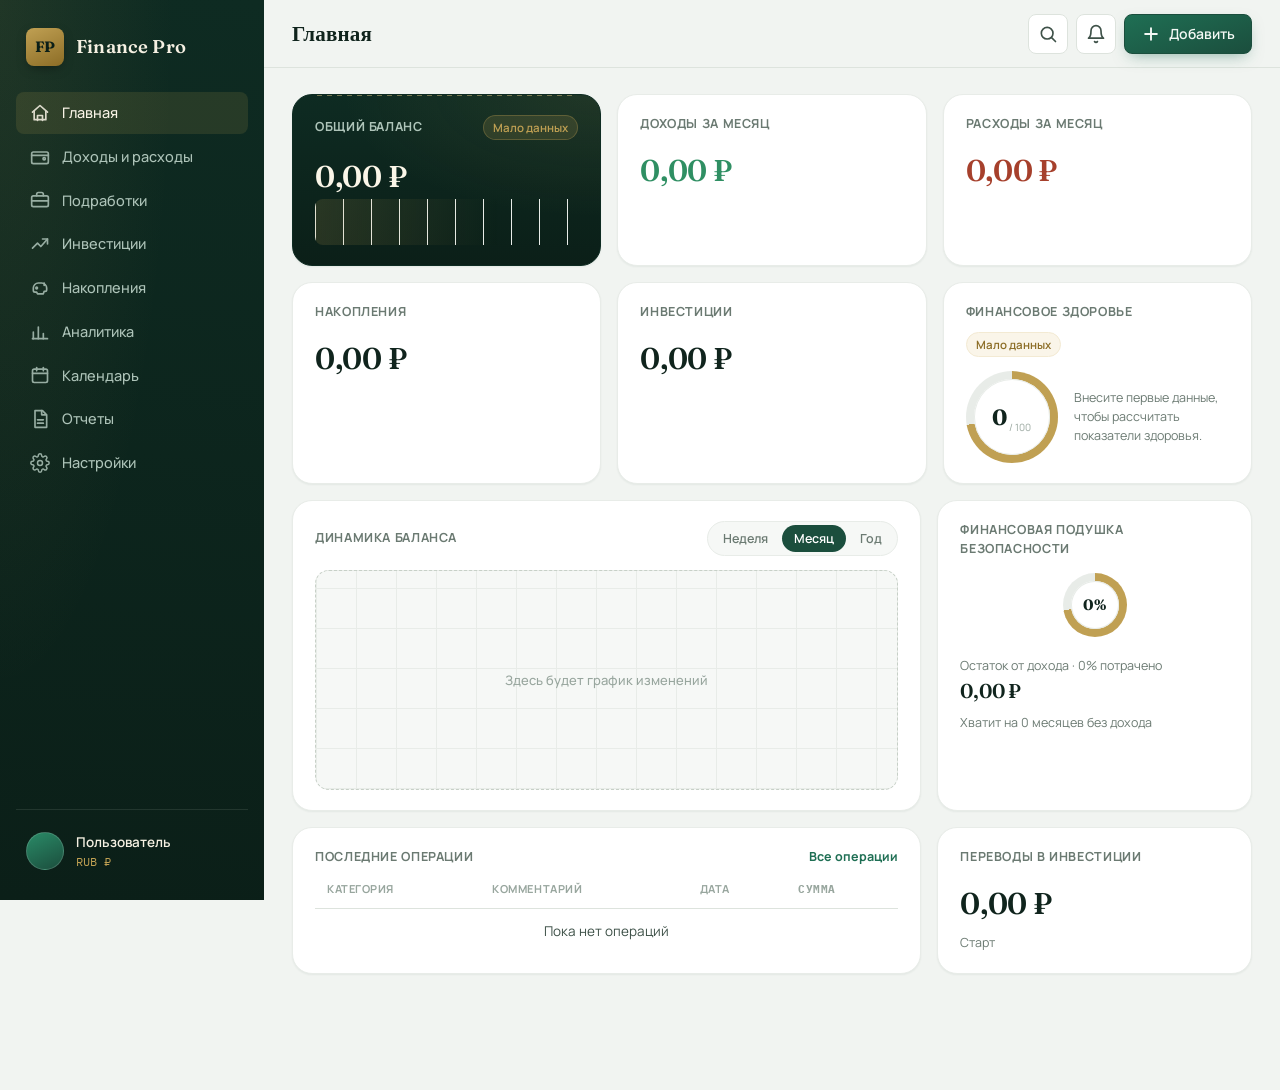
==== index.html @ f7462f19 "Rename index.html.txt to index.html" ====
<!DOCTYPE html>
<html lang="ru">
<head>
  <meta charset="UTF-8">
  <meta name="viewport" content="width=device-width, initial-scale=1.0, viewport-fit=cover">
  <title>Finance Pro 2.0</title>

  <!-- Telegram Mini App SDK -->
  <script src="https://telegram.org/js/telegram-web-app.js"></script>

  <!-- Стили (будут добавлены на следующем этапе) -->
  <link rel="stylesheet" href="style.css">
</head>
<body>

  <div class="app" id="app">

    <!-- ===================== СБОКОВОЕ МЕНЮ (DESKTOP) ===================== -->
    <aside class="sidebar" id="sidebar">
      <div class="sidebar__logo">
        <span class="sidebar__logo-icon">FP</span>
        <span class="sidebar__logo-text">Finance Pro</span>
      </div>

      <nav class="sidebar__nav" id="sidebarNav">
        <a href="#dashboard" class="nav-item active" data-page="dashboard">
          <span class="nav-item__icon" data-icon="home"></span>
          <span class="nav-item__text">Главная</span>
        </a>
        <a href="#transactions" class="nav-item" data-page="transactions">
          <span class="nav-item__icon" data-icon="wallet"></span>
          <span class="nav-item__text">Доходы и расходы</span>
        </a>
        <a href="#sidejobs" class="nav-item" data-page="sidejobs">
          <span class="nav-item__icon" data-icon="briefcase"></span>
          <span class="nav-item__text">Подработки</span>
        </a>
        <a href="#investments" class="nav-item" data-page="investments">
          <span class="nav-item__icon" data-icon="trending-up"></span>
          <span class="nav-item__text">Инвестиции</span>
        </a>
        <a href="#savings" class="nav-item" data-page="savings">
          <span class="nav-item__icon" data-icon="piggy-bank"></span>
          <span class="nav-item__text">Накопления</span>
        </a>
        <a href="#analytics" class="nav-item" data-page="analytics">
          <span class="nav-item__icon" data-icon="bar-chart"></span>
          <span class="nav-item__text">Аналитика</span>
        </a>
        <a href="#calendar" class="nav-item" data-page="calendar">
          <span class="nav-item__icon" data-icon="calendar"></span>
          <span class="nav-item__text">Календарь</span>
        </a>
        <a href="#reports" class="nav-item" data-page="reports">
          <span class="nav-item__icon" data-icon="file-text"></span>
          <span class="nav-item__text">Отчеты</span>
        </a>
        <a href="#settings" class="nav-item" data-page="settings">
          <span class="nav-item__icon" data-icon="settings"></span>
          <span class="nav-item__text">Настройки</span>
        </a>
      </nav>

      <div class="sidebar__footer">
        <div class="sidebar__user">
          <div class="sidebar__user-avatar" id="userAvatar"></div>
          <div class="sidebar__user-info">
            <span class="sidebar__user-name" id="userName">Пользователь</span>
            <span class="sidebar__user-currency" id="userCurrency">RUB ₽</span>
          </div>
        </div>
      </div>
    </aside>

    <!-- ===================== ОСНОВНАЯ ОБЛАСТЬ ===================== -->
    <div class="main">

      <!-- ---------- ВЕРХНЯЯ ПАНЕЛЬ ---------- -->
      <header class="topbar">
        <button class="topbar__menu-btn" id="menuToggle" aria-label="Открыть меню">
          <span class="icon" data-icon="menu"></span>
        </button>

        <h1 class="topbar__title" id="pageTitle">Главная</h1>

        <div class="topbar__actions">
          <button class="topbar__btn topbar__btn--icon" id="searchBtn" aria-label="Поиск">
            <span class="icon" data-icon="search"></span>
          </button>
          <button class="topbar__btn topbar__btn--icon" id="notificationsBtn" aria-label="Уведомления">
            <span class="icon" data-icon="bell"></span>
            <span class="badge" id="notificationsBadge" hidden>0</span>
          </button>
          <button class="topbar__btn topbar__btn--primary" id="addTransactionBtn">
            <span class="icon" data-icon="plus"></span>
            <span>Добавить</span>
          </button>
        </div>
      </header>

      <!-- ---------- КОНТЕНТ СТРАНИЦ ---------- -->
      <main class="content" id="content">

        <!-- ========== СТРАНИЦА: ГЛАВНАЯ / ФИНАНСОВЫЙ ЦЕНТР ========== -->
        <section class="page active" id="page-dashboard" data-page="dashboard">

          <div class="cards-grid cards-grid--main">

            <article class="card card--balance">
              <div class="card__header">
                <span class="card__label">Общий баланс</span>
                <span class="card__hint" id="balanceHint">Мало данных</span>
              </div>
              <div class="card__value" id="totalBalance">0,00 ₽</div>
              <div class="card__chart" id="balanceMiniChart"></div>
            </article>

            <article class="card card--income">
              <div class="card__header">
                <span class="card__label">Доходы за месяц</span>
              </div>
              <div class="card__value" id="totalIncome">0,00 ₽</div>
              <div class="card__delta" id="incomeDelta"></div>
            </article>

            <article class="card card--expense">
              <div class="card__header">
                <span class="card__label">Расходы за месяц</span>
              </div>
              <div class="card__value" id="totalExpense">0,00 ₽</div>
              <div class="card__delta" id="expenseDelta"></div>
            </article>

            <article class="card card--savings">
              <div class="card__header">
                <span class="card__label">Накопления</span>
              </div>
              <div class="card__value" id="totalSavings">0,00 ₽</div>
            </article>

            <article class="card card--investments">
              <div class="card__header">
                <span class="card__label">Инвестиции</span>
              </div>
              <div class="card__value" id="totalInvestments">0,00 ₽</div>
            </article>

            <article class="card card--health">
              <div class="card__header">
                <span class="card__label">Финансовое здоровье</span>
                <span class="card__hint" id="healthHint">Мало данных</span>
              </div>
              <div class="card__health-indicator">
                <div class="ring-chart" id="healthRing" data-value="0">
                  <span class="ring-chart__value" id="healthScore">0</span>
                  <span class="ring-chart__max">/ 100</span>
                </div>
                <p class="card__health-note" id="healthNote">
                  Внесите первые данные, чтобы рассчитать показатели здоровья.
                </p>
              </div>
            </article>

          </div>

          <div class="dashboard-row">

            <article class="card card--chart card--wide">
              <div class="card__header">
                <span class="card__label">Динамика баланса</span>
                <div class="card__period-switch" id="balancePeriodSwitch">
                  <button data-period="week" class="period-btn">Неделя</button>
                  <button data-period="month" class="period-btn active">Месяц</button>
                  <button data-period="year" class="period-btn">Год</button>
                </div>
              </div>
              <div class="chart-container" id="chartBalanceHistory">
                <p class="chart-placeholder">Здесь будет график изменений</p>
              </div>
            </article>

            <article class="card card--pillow">
              <div class="card__header">
                <span class="card__label">Финансовая подушка безопасности</span>
              </div>
              <div class="ring-chart ring-chart--small" id="pillowRing" data-value="0">
                <span class="ring-chart__value" id="pillowPercent">0%</span>
              </div>
              <p class="card__note" id="pillowNote">Остаток от дохода · 0% потрачено</p>
              <div class="card__value card__value--small" id="pillowMonths">0,00 ₽</div>
              <p class="card__note" id="pillowMonthsLabel">Хватит на 0 месяцев без дохода</p>
            </article>

          </div>

          <div class="dashboard-row">

            <article class="card card--wide">
              <div class="card__header">
                <span class="card__label">Последние операции</span>
                <a href="#transactions" class="card__link" data-page-link="transactions">Все операции</a>
              </div>
              <table class="table" id="recentTransactionsTable">
                <thead>
                  <tr>
                    <th>Категория</th>
                    <th>Комментарий</th>
                    <th>Дата</th>
                    <th class="table__align-right">Сумма</th>
                  </tr>
                </thead>
                <tbody id="recentTransactionsBody">
                  <tr class="table__empty-row">
                    <td colspan="4">Пока нет операций</td>
                  </tr>
                </tbody>
              </table>
            </article>

            <article class="card">
              <div class="card__header">
                <span class="card__label">Переводы в инвестиции</span>
              </div>
              <div class="card__value" id="investmentTransfersTotal">0,00 ₽</div>
              <p class="card__note">Старт</p>
            </article>

          </div>

        </section>

        <!-- ========== СТРАНИЦА: ДОХОДЫ И РАСХОДЫ ========== -->
        <section class="page" id="page-transactions" data-page="transactions">

          <div class="page-toolbar">
            <div class="page-toolbar__filters">
              <select class="select" id="filterType">
                <option value="all">Все операции</option>
                <option value="income">Доходы</option>
                <option value="expense">Расходы</option>
              </select>
              <select class="select" id="filterCategory">
                <option value="all">Все категории</option>
              </select>
              <input type="text" class="input" id="filterSearch" placeholder="Поиск по операциям">
              <input type="date" class="input" id="filterDateFrom">
              <input type="date" class="input" id="filterDateTo">
            </div>
            <div class="page-toolbar__actions">
              <button class="btn btn--secondary" id="manageCategoriesBtn">Категории</button>
              <button class="btn btn--primary" id="openAddTransactionModal">+ Новая операция</button>
            </div>
          </div>

          <article class="card">
            <table class="table" id="transactionsTable">
              <thead>
                <tr>
                  <th>Дата</th>
                  <th>Категория</th>
                  <th>Подкатегория</th>
                  <th>Комментарий</th>
                  <th>Способ оплаты</th>
                  <th class="table__align-right">Сумма</th>
                  <th></th>
                </tr>
              </thead>
              <tbody id="transactionsBody">
                <tr class="table__empty-row">
                  <td colspan="7">Операций пока нет — добавьте первую запись</td>
                </tr>
              </tbody>
            </table>
          </article>

        </section>

        <!-- ========== СТРАНИЦА: ПОДРАБОТКИ ========== -->
        <section class="page" id="page-sidejobs" data-page="sidejobs">

          <div class="cards-grid cards-grid--stats">
            <article class="card card--stat">
              <span class="card__label">Общий заработок</span>
              <div class="card__value" id="sidejobsTotalEarned">0,00 ₽</div>
            </article>
            <article class="card card--stat">
              <span class="card__label">Отработано часов</span>
              <div class="card__value" id="sidejobsTotalHours">0</div>
            </article>
            <article class="card card--stat">
              <span class="card__label">Средняя ставка</span>
              <div class="card__value" id="sidejobsAvgRate">0,00 ₽/ч</div>
            </article>
            <article class="card card--stat">
              <span class="card__label">Лучший месяц</span>
              <div class="card__value" id="sidejobsBestMonth">—</div>
            </article>
          </div>

          <div class="page-toolbar">
            <div class="page-toolbar__filters">
              <select class="select" id="sidejobsFilterStatus">
                <option value="all">Все статусы</option>
                <option value="paid">Оплачено</option>
                <option value="pending">Ожидает оплаты</option>
              </select>
            </div>
            <div class="page-toolbar__actions">
              <button class="btn btn--primary" id="openAddSidejobModal">+ Новая подработка</button>
            </div>
          </div>

          <article class="card">
            <table class="table" id="sidejobsTable">
              <thead>
                <tr>
                  <th>Работа</th>
                  <th>Заказчик</th>
                  <th>Дата</th>
                  <th>Часы</th>
                  <th>Ставка</th>
                  <th class="table__align-right">Сумма</th>
                  <th>Статус</th>
                  <th></th>
                </tr>
              </thead>
              <tbody id="sidejobsBody">
                <tr class="table__empty-row">
                  <td colspan="8">Подработок пока нет</td>
                </tr>
              </tbody>
            </table>
          </article>

        </section>

        <!-- ========== СТРАНИЦА: ИНВЕСТИЦИИ ========== -->
        <section class="page" id="page-investments" data-page="investments">

          <div class="cards-grid cards-grid--stats">
            <article class="card card--stat">
              <span class="card__label">Всего вложено</span>
              <div class="card__value" id="investmentsTotalInvested">0,00 ₽</div>
            </article>
            <article class="card card--stat">
              <span class="card__label">Фактическая прибыль</span>
              <div class="card__value" id="investmentsTotalProfit">0,00 ₽</div>
            </article>
            <article class="card card--stat">
              <span class="card__label">Средний ROI</span>
              <div class="card__value" id="investmentsAvgRoi">0%</div>
            </article>
            <article class="card card--stat">
              <span class="card__label">Окупилось</span>
              <div class="card__value" id="investmentsPaidBackCount">0</div>
            </article>
          </div>

          <div class="page-toolbar">
            <div class="page-toolbar__filters">
              <select class="select" id="investmentsFilterStatus">
                <option value="all">Все</option>
                <option value="paid-back">Окупились</option>
                <option value="in-progress">В процессе</option>
              </select>
            </div>
            <div class="page-toolbar__actions">
              <button class="btn btn--primary" id="openAddInvestmentModal">+ Новая инвестиция</button>
            </div>
          </div>

          <div class="cards-grid" id="investmentsGrid">
            <p class="empty-state" id="investmentsEmptyState">Инвестиций пока нет — добавьте первую запись</p>
          </div>

        </section>

        <!-- ========== СТРАНИЦА: НАКОПЛЕНИЯ ========== -->
        <section class="page" id="page-savings" data-page="savings">

          <div class="section-block">
            <div class="section-block__header">
              <h2 class="section-block__title">Счета и активы</h2>
              <button class="btn btn--secondary" id="openAddAccountModal">+ Новый счёт</button>
            </div>
            <div class="cards-grid" id="accountsGrid">
              <p class="empty-state" id="accountsEmptyState">Счетов пока нет</p>
            </div>
          </div>

          <div class="section-block">
            <div class="section-block__header">
              <h2 class="section-block__title">Финансовые цели</h2>
              <button class="btn btn--secondary" id="openAddGoalModal">+ Новая цель</button>
            </div>
            <div class="cards-grid" id="goalsGrid">
              <p class="empty-state" id="goalsEmptyState">Целей пока нет</p>
            </div>
          </div>

        </section>

        <!-- ========== СТРАНИЦА: АНАЛИТИКА ========== -->
        <section class="page" id="page-analytics" data-page="analytics">

          <div class="page-toolbar">
            <div class="page-toolbar__filters">
              <select class="select" id="analyticsPeriod">
                <option value="month">Этот месяц</option>
                <option value="quarter">Квартал</option>
                <option value="year">Год</option>
                <option value="all">Всё время</option>
              </select>
            </div>
          </div>

          <div class="cards-grid cards-grid--analytics" id="analyticsGrid">
            <article class="card card--chart"><div class="card__header"><span class="card__label">Динамика доходов</span></div><div class="chart-container" id="chartIncomeDynamics"><p class="chart-placeholder">Недостаточно данных</p></div></article>
            <article class="card card--chart"><div class="card__header"><span class="card__label">Динамика расходов</span></div><div class="chart-container" id="chartExpenseDynamics"><p class="chart-placeholder">Недостаточно данных</p></div></article>
            <article class="card card--chart"><div class="card__header"><span class="card__label">Изменение баланса</span></div><div class="chart-container" id="chartBalanceChange"><p class="chart-placeholder">Недостаточно данных</p></div></article>
            <article class="card card--chart"><div class="card__header"><span class="card__label">Денежный поток</span></div><div class="chart-container" id="chartCashFlow"><p class="chart-placeholder">Недостаточно данных</p></div></article>
            <article class="card card--chart"><div class="card__header"><span class="card__label">Структура расходов по категориям</span></div><div class="chart-container" id="chartExpenseByCategory"><p class="chart-placeholder">Недостаточно данных</p></div></article>
            <article class="card card--chart"><div class="card__header"><span class="card__label">Распределение доходов</span></div><div class="chart-container" id="chartIncomeDistribution"><p class="chart-placeholder">Недостаточно данных</p></div></article>
            <article class="card card--chart"><div class="card__header"><span class="card__label">Средний чек</span></div><div class="chart-container" id="chartAvgCheck"><p class="chart-placeholder">Недостаточно данных</p></div></article>
            <article class="card card--chart"><div class="card__header"><span class="card__label">Средний доход / расход</span></div><div class="chart-container" id="chartAvgIncomeExpense"><p class="chart-placeholder">Недостаточно данных</p></div></article>
            <article class="card card--chart"><div class="card__header"><span class="card__label">Финансовая подушка</span></div><div class="chart-container" id="chartPillowDynamics"><p class="chart-placeholder">Недостаточно данных</p></div></article>
            <article class="card card--chart"><div class="card__header"><span class="card__label">Инвестиции</span></div><div class="chart-container" id="chartInvestmentsDynamics"><p class="chart-placeholder">Недостаточно данных</p></div></article>
            <article class="card card--chart"><div class="card__header"><span class="card__label">Накопления</span></div><div class="chart-container" id="chartSavingsDynamics"><p class="chart-placeholder">Недостаточно данных</p></div></article>
            <article class="card card--chart"><div class="card__header"><span class="card__label">Прибыль по подработкам</span></div><div class="chart-container" id="chartSidejobsProfit"><p class="chart-placeholder">Недостаточно данных</p></div></article>
            <article class="card card--chart"><div class="card__header"><span class="card__label">Эффективность вложений</span></div><div class="chart-container" id="chartInvestmentEfficiency"><p class="chart-placeholder">Недостаточно данных</p></div></article>
            <article class="card card--chart"><div class="card__header"><span class="card__label">Календарная активность</span></div><div class="chart-container" id="chartCalendarActivity"><p class="chart-placeholder">Недостаточно данных</p></div></article>
            <article class="card card--chart"><div class="card__header"><span class="card__label">Сравнение месяцев</span></div><div class="chart-container" id="chartMonthComparison"><p class="chart-placeholder">Недостаточно данных</p></div></article>
            <article class="card card--chart"><div class="card__header"><span class="card__label">Сравнение годов</span></div><div class="chart-container" id="chartYearComparison"><p class="chart-placeholder">Недостаточно данных</p></div></article>
            <article class="card card--chart"><div class="card__header"><span class="card__label">Прогноз баланса</span></div><div class="chart-container" id="chartBalanceForecast"><p class="chart-placeholder">Недостаточно данных</p></div></article>
            <article class="card card--chart"><div class="card__header"><span class="card__label">Прогноз достижения целей</span></div><div class="chart-container" id="chartGoalsForecast"><p class="chart-placeholder">Недостаточно данных</p></div></article>
          </div>

        </section>

        <!-- ========== СТРАНИЦА: КАЛЕНДАРЬ ========== -->
        <section class="page" id="page-calendar" data-page="calendar">

          <div class="calendar-layout">

            <article class="card card--wide">
              <div class="card__header">
                <div class="calendar-nav">
                  <button class="icon-btn" id="calendarPrevMonth" aria-label="Предыдущий месяц">‹</button>
                  <span class="calendar-nav__title" id="calendarMonthLabel">Месяц Год</span>
                  <button class="icon-btn" id="calendarNextMonth" aria-label="Следующий месяц">›</button>
                </div>
              </div>
              <div class="calendar-grid" id="calendarGrid">
                <!-- дни календаря рендерятся JS-ом -->
              </div>
            </article>

            <article class="card" id="calendarDayDetails">
              <div class="card__header">
                <span class="card__label" id="calendarSelectedDate">Выберите день</span>
              </div>
              <div class="calendar-day-stats" id="calendarDayStats">
                <p class="empty-state">Нет данных за выбранный день</p>
              </div>
              <ul class="list" id="calendarDayEvents"></ul>
            </article>

          </div>

        </section>

        <!-- ========== СТРАНИЦА: ОТЧЕТЫ ========== -->
        <section class="page" id="page-reports" data-page="reports">

          <article class="card">
            <div class="card__header">
              <span class="card__label">Параметры отчета</span>
            </div>
            <div class="form-row">
              <div class="form-group">
                <label for="reportDateFrom">С</label>
                <input type="date" class="input" id="reportDateFrom">
              </div>
              <div class="form-group">
                <label for="reportDateTo">По</label>
                <input type="date" class="input" id="reportDateTo">
              </div>
              <div class="form-group">
                <label for="reportType">Тип отчета</label>
                <select class="select" id="reportType">
                  <option value="full">Полный отчет</option>
                  <option value="income">Только доходы</option>
                  <option value="expense">Только расходы</option>
                  <option value="investments">Инвестиции</option>
                  <option value="sidejobs">Подработки</option>
                </select>
              </div>
              <button class="btn btn--primary" id="generateReportBtn">Сформировать отчет</button>
            </div>
          </article>

          <article class="card" id="reportPreview">
            <div class="card__header">
              <span class="card__label">Предпросмотр отчета</span>
              <div class="report-export-actions">
                <button class="btn btn--secondary" id="exportReportPdf">PDF</button>
                <button class="btn btn--secondary" id="exportReportCsv">CSV</button>
                <button class="btn btn--secondary" id="exportReportJson">JSON</button>
              </div>
            </div>
            <p class="empty-state" id="reportEmptyState">Сформируйте отчет, чтобы увидеть предпросмотр</p>
            <div id="reportContent" hidden></div>
          </article>

        </section>

        <!-- ========== СТРАНИЦА: НАСТРОЙКИ ========== -->
        <section class="page" id="page-settings" data-page="settings">

          <div class="section-block">
            <h2 class="section-block__title">Общие настройки</h2>
            <article class="card">
              <div class="form-row">
                <div class="form-group">
                  <label for="settingsCurrency">Валюта приложения</label>
                  <select class="select" id="settingsCurrency">
                    <option value="RUB">Российский рубль (₽)</option>
                    <option value="USD">Доллар США ($)</option>
                    <option value="EUR">Евро (€)</option>
                  </select>
                </div>
                <div class="form-group">
                  <label for="settingsTheme">Тема оформления</label>
                  <select class="select" id="settingsTheme">
                    <option value="light">Светлая</option>
                    <option value="dark" disabled>Тёмная (скоро)</option>
                  </select>
                </div>
              </div>
            </article>
          </div>

          <div class="section-block">
            <h2 class="section-block__title">Управление данными</h2>
            <article class="card">
              <p class="card__note">Здесь вы можете управлять локальной базой данных вашего устройства.</p>
              <div class="settings-actions">
                <button class="btn btn--secondary" id="exportBackupBtn">
                  <span class="icon" data-icon="download"></span>
                  Экспорт резервной копии
                </button>
                <button class="btn btn--secondary" id="importDataBtn">
                  <span class="icon" data-icon="upload"></span>
                  Импорт данных
                </button>
                <button class="btn btn--danger" id="clearAllDataBtn">
                  <span class="icon" data-icon="trash"></span>
                  Удалить все данные
                </button>
              </div>
              <input type="file" id="importFileInput" accept="application/json" hidden>
            </article>
          </div>

          <div class="section-block">
            <h2 class="section-block__title">Telegram Mini App</h2>
            <article class="card">
              <div class="form-row">
                <label class="checkbox">
                  <input type="checkbox" id="settingsTelegramHaptics">
                  Тактильная отдача (haptics)
                </label>
                <label class="checkbox">
                  <input type="checkbox" id="settingsTelegramTheme" checked>
                  Использовать цветовую тему Telegram
                </label>
              </div>
            </article>
          </div>

        </section>

      </main>
    </div>

    <!-- ===================== НИЖНЕЕ МЕНЮ (MOBILE) ===================== -->
    <nav class="bottom-nav" id="bottomNav">
      <a href="#dashboard" class="bottom-nav__item active" data-page="dashboard">
        <span class="icon" data-icon="home"></span>
        <span>Главная</span>
      </a>
      <a href="#transactions" class="bottom-nav__item" data-page="transactions">
        <span class="icon" data-icon="wallet"></span>
        <span>Операции</span>
      </a>
      <button class="bottom-nav__fab" id="bottomAddBtn" aria-label="Добавить операцию">
        <span class="icon" data-icon="plus"></span>
      </button>
      <a href="#analytics" class="bottom-nav__item" data-page="analytics">
        <span class="icon" data-icon="bar-chart"></span>
        <span>Аналитика</span>
      </a>
      <a href="#settings" class="bottom-nav__item" data-page="settings">
        <span class="icon" data-icon="settings"></span>
        <span>Настройки</span>
      </a>
    </nav>

  </div>

  <!-- ===================== МОДАЛЬНЫЕ ОКНА ===================== -->
  <div class="modal-overlay" id="modalOverlay" hidden>

    <!-- Модалка: добавить/редактировать операцию -->
    <div class="modal" id="modalTransaction" hidden>
      <div class="modal__header">
        <h3 class="modal__title" id="modalTransactionTitle">Новая операция</h3>
        <button class="modal__close" data-close-modal aria-label="Закрыть">&times;</button>
      </div>
      <form class="modal__body" id="formTransaction">
        <div class="segmented-control" id="transactionTypeSwitch">
          <button type="button" class="segmented-control__item active" data-type="expense">Расход</button>
          <button type="button" class="segmented-control__item" data-type="income">Доход</button>
        </div>
        <div class="form-group">
          <label for="transactionAmount">Сумма</label>
          <input type="number" step="0.01" class="input" id="transactionAmount" required>
        </div>
        <div class="form-group">
          <label for="transactionCategory">Категория</label>
          <select class="select" id="transactionCategory"></select>
        </div>
        <div class="form-group">
          <label for="transactionSubcategory">Подкатегория</label>
          <input type="text" class="input" id="transactionSubcategory" placeholder="Необязательно">
        </div>
        <div class="form-row">
          <div class="form-group">
            <label for="transactionDate">Дата</label>
            <input type="date" class="input" id="transactionDate" required>
          </div>
          <div class="form-group">
            <label for="transactionTime">Время</label>
            <input type="time" class="input" id="transactionTime">
          </div>
        </div>
        <div class="form-group">
          <label for="transactionPaymentMethod">Способ оплаты</label>
          <select class="select" id="transactionPaymentMethod">
            <option value="cash">Наличные</option>
            <option value="card">Карта</option>
            <option value="transfer">Перевод</option>
            <option value="other">Другое</option>
          </select>
        </div>
        <div class="form-group">
          <label for="transactionComment">Комментарий</label>
          <textarea class="input" id="transactionComment" rows="2"></textarea>
        </div>
      </form>
      <div class="modal__footer">
        <button class="btn btn--secondary" data-close-modal>Отмена</button>
        <button class="btn btn--primary" id="saveTransactionBtn" form="formTransaction" type="submit">Сохранить</button>
      </div>
    </div>

    <!-- Модалка: добавить/редактировать подработку -->
    <div class="modal" id="modalSidejob" hidden>
      <div class="modal__header">
        <h3 class="modal__title" id="modalSidejobTitle">Новая подработка</h3>
        <button class="modal__close" data-close-modal aria-label="Закрыть">&times;</button>
      </div>
      <form class="modal__body" id="formSidejob">
        <div class="form-group">
          <label for="sidejobTitle">Название работы</label>
          <input type="text" class="input" id="sidejobTitle" required>
        </div>
        <div class="form-row">
          <div class="form-group">
            <label for="sidejobClient">Заказчик</label>
            <input type="text" class="input" id="sidejobClient">
          </div>
          <div class="form-group">
            <label for="sidejobCompany">Компания</label>
            <input type="text" class="input" id="sidejobCompany">
          </div>
        </div>
        <div class="form-group">
          <label for="sidejobDate">Дата выполнения</label>
          <input type="date" class="input" id="sidejobDate" required>
        </div>
        <div class="form-row">
          <div class="form-group">
            <label for="sidejobTimeStart">Начало</label>
            <input type="time" class="input" id="sidejobTimeStart">
          </div>
          <div class="form-group">
            <label for="sidejobTimeEnd">Окончание</label>
            <input type="time" class="input" id="sidejobTimeEnd">
          </div>
        </div>
        <div class="form-row">
          <div class="form-group">
            <label for="sidejobHours">Количество часов</label>
            <input type="number" step="0.25" class="input" id="sidejobHours">
          </div>
          <div class="form-group">
            <label for="sidejobRate">Ставка в час</label>
            <input type="number" step="0.01" class="input" id="sidejobRate">
          </div>
        </div>
        <div class="form-group">
          <label for="sidejobStatus">Статус оплаты</label>
          <select class="select" id="sidejobStatus">
            <option value="pending">Ожидает оплаты</option>
            <option value="paid">Оплачено</option>
          </select>
        </div>
        <div class="form-group">
          <label for="sidejobComment">Комментарий</label>
          <textarea class="input" id="sidejobComment" rows="2"></textarea>
        </div>
      </form>
      <div class="modal__footer">
        <button class="btn btn--secondary" data-close-modal>Отмена</button>
        <button class="btn btn--primary" form="formSidejob" type="submit">Сохранить</button>
      </div>
    </div>

    <!-- Модалка: добавить/редактировать инвестицию -->
    <div class="modal" id="modalInvestment" hidden>
      <div class="modal__header">
        <h3 class="modal__title" id="modalInvestmentTitle">Новая инвестиция</h3>
        <button class="modal__close" data-close-modal aria-label="Закрыть">&times;</button>
      </div>
      <form class="modal__body" id="formInvestment">
        <div class="form-group">
          <label for="investmentName">Название</label>
          <input type="text" class="input" id="investmentName" required>
        </div>
        <div class="form-group">
          <label for="investmentCategory">Категория</label>
          <input type="text" class="input" id="investmentCategory" placeholder="Оборудование, реклама, обучение...">
        </div>
        <div class="form-row">
          <div class="form-group">
            <label for="investmentCost">Стоимость</label>
            <input type="number" step="0.01" class="input" id="investmentCost" required>
          </div>
          <div class="form-group">
            <label for="investmentDate">Дата покупки</label>
            <input type="date" class="input" id="investmentDate" required>
          </div>
        </div>
        <div class="form-row">
          <div class="form-group">
            <label for="investmentExpectedProfit">Ожидаемая прибыль</label>
            <input type="number" step="0.01" class="input" id="investmentExpectedProfit">
          </div>
          <div class="form-group">
            <label for="investmentActualProfit">Фактическая прибыль</label>
            <input type="number" step="0.01" class="input" id="investmentActualProfit">
          </div>
        </div>
      </form>
      <div class="modal__footer">
        <button class="btn btn--secondary" data-close-modal>Отмена</button>
        <button class="btn btn--primary" form="formInvestment" type="submit">Сохранить</button>
      </div>
    </div>

    <!-- Модалка: добавить счёт -->
    <div class="modal" id="modalAccount" hidden>
      <div class="modal__header">
        <h3 class="modal__title">Новый счёт</h3>
        <button class="modal__close" data-close-modal aria-label="Закрыть">&times;</button>
      </div>
      <form class="modal__body" id="formAccount">
        <div class="form-group">
          <label for="accountName">Название счёта</label>
          <input type="text" class="input" id="accountName" placeholder="Наличные, Карта, Вклад..." required>
        </div>
        <div class="form-row">
          <div class="form-group">
            <label for="accountBalance">Текущий баланс</label>
            <input type="number" step="0.01" class="input" id="accountBalance" required>
          </div>
          <div class="form-group">
            <label for="accountCurrency">Валюта</label>
            <select class="select" id="accountCurrency">
              <option value="RUB">RUB ₽</option>
              <option value="USD">USD $</option>
              <option value="EUR">EUR €</option>
              <option value="CRYPTO">Криптовалюта</option>
            </select>
          </div>
        </div>
      </form>
      <div class="modal__footer">
        <button class="btn btn--secondary" data-close-modal>Отмена</button>
        <button class="btn btn--primary" form="formAccount" type="submit">Сохранить</button>
      </div>
    </div>

    <!-- Модалка: добавить цель -->
    <div class="modal" id="modalGoal" hidden>
      <div class="modal__header">
        <h3 class="modal__title">Новая финансовая цель</h3>
        <button class="modal__close" data-close-modal aria-label="Закрыть">&times;</button>
      </div>
      <form class="modal__body" id="formGoal">
        <div class="form-group">
          <label for="goalName">Название цели</label>
          <input type="text" class="input" id="goalName" placeholder="Автомобиль, квартира, путешествие..." required>
        </div>
        <div class="form-row">
          <div class="form-group">
            <label for="goalTargetAmount">Необходимая сумма</label>
            <input type="number" step="0.01" class="input" id="goalTargetAmount" required>
          </div>
          <div class="form-group">
            <label for="goalCurrentAmount">Уже накоплено</label>
            <input type="number" step="0.01" class="input" id="goalCurrentAmount">
          </div>
        </div>
        <div class="form-group">
          <label for="goalDeadline">Желаемая дата достижения</label>
          <input type="date" class="input" id="goalDeadline">
        </div>
      </form>
      <div class="modal__footer">
        <button class="btn btn--secondary" data-close-modal>Отмена</button>
        <button class="btn btn--primary" form="formGoal" type="submit">Сохранить</button>
      </div>
    </div>

    <!-- Модалка: управление категориями -->
    <div class="modal" id="modalCategories" hidden>
      <div class="modal__header">
        <h3 class="modal__title">Категории</h3>
        <button class="modal__close" data-close-modal aria-label="Закрыть">&times;</button>
      </div>
      <div class="modal__body">
        <div class="form-row">
          <input type="text" class="input" id="newCategoryName" placeholder="Название новой категории">
          <select class="select" id="newCategoryType">
            <option value="expense">Расход</option>
            <option value="income">Доход</option>
          </select>
          <button class="btn btn--primary" id="addCategoryBtn">Добавить</button>
        </div>
        <ul class="list" id="categoriesList"></ul>
      </div>
      <div class="modal__footer">
        <button class="btn btn--secondary" data-close-modal>Готово</button>
      </div>
    </div>

    <!-- Модалка: подтверждение удаления -->
    <div class="modal modal--small" id="modalConfirm" hidden>
      <div class="modal__header">
        <h3 class="modal__title" id="modalConfirmTitle">Подтвердите действие</h3>
        <button class="modal__close" data-close-modal aria-label="Закрыть">&times;</button>
      </div>
      <div class="modal__body">
        <p id="modalConfirmText">Это действие нельзя отменить. Продолжить?</p>
      </div>
      <div class="modal__footer">
        <button class="btn btn--secondary" data-close-modal>Отмена</button>
        <button class="btn btn--danger" id="modalConfirmActionBtn">Удалить</button>
      </div>
    </div>

  </div>

  <!-- ===================== УВЕДОМЛЕНИЯ / TOASTS ===================== -->
  <div class="toast-container" id="toastContainer" aria-live="polite"></div>

  <!-- ===================== JS-МОДУЛИ (подключим на следующих этапах) ===================== -->
  <!-- <script src="storage.js"></script> -->
  <!-- <script src="dashboard.js"></script> -->
  <!-- <script src="transactions.js"></script> -->
  <!-- <script src="sidejobs.js"></script> -->
  <!-- <script src="investments.js"></script> -->
  <!-- <script src="savings.js"></script> -->
  <!-- <script src="analytics.js"></script> -->
  <!-- <script src="calendar.js"></script> -->
  <!-- <script src="reports.js"></script> -->
  <!-- <script src="settings.js"></script> -->
  <!-- <script src="app.js"></script> -->

  <!-- Временная навигация между страницами (без стилей, только каркас) -->
  <script>
    (function () {
      var navLinks = document.querySelectorAll('[data-page]');
      var pages = document.querySelectorAll('.page');
      var pageTitle = document.getElementById('pageTitle');
      var titles = {
        dashboard: 'Главная',
        transactions: 'Доходы и расходы',
        sidejobs: 'Подработки',
        investments: 'Инвестиции',
        savings: 'Накопления',
        analytics: 'Аналитика',
        calendar: 'Календарь',
        reports: 'Отчеты',
        settings: 'Настройки'
      };

      navLinks.forEach(function (link) {
        link.addEventListener('click', function (e) {
          var pageId = link.getAttribute('data-page');
          if (!pageId || !document.getElementById('page-' + pageId)) return;
          e.preventDefault();

          pages.forEach(function (p) { p.classList.remove('active'); });
          document.getElementById('page-' + pageId).classList.add('active');

          document.querySelectorAll('[data-page]').forEach(function (l) {
            l.classList.toggle('active', l.getAttribute('data-page') === pageId);
          });

          if (pageTitle && titles[pageId]) pageTitle.textContent = titles[pageId];
        });
      });

      var menuToggle = document.getElementById('menuToggle');
      var sidebar = document.getElementById('sidebar');
      if (menuToggle && sidebar) {
        menuToggle.addEventListener('click', function () {
          sidebar.classList.toggle('sidebar--open');
        });
      }

      document.querySelectorAll('[data-close-modal]').forEach(function (btn) {
        btn.addEventListener('click', function () {
          document.getElementById('modalOverlay').setAttribute('hidden', '');
          document.querySelectorAll('.modal').forEach(function (m) { m.setAttribute('hidden', ''); });
        });
      });

      function openModal(id) {
        document.getElementById('modalOverlay').removeAttribute('hidden');
        document.getElementById(id).removeAttribute('hidden');
      }
      document.getElementById('addTransactionBtn') && document.getElementById('addTransactionBtn').addEventListener('click', function () { openModal('modalTransaction'); });
      document.getElementById('openAddTransactionModal') && document.getElementById('openAddTransactionModal').addEventListener('click', function () { openModal('modalTransaction'); });
      document.getElementById('bottomAddBtn') && document.getElementById('bottomAddBtn').addEventListener('click', function () { openModal('modalTransaction'); });
      document.getElementById('openAddSidejobModal') && document.getElementById('openAddSidejobModal').addEventListener('click', function () { openModal('modalSidejob'); });
      document.getElementById('openAddInvestmentModal') && document.getElementById('openAddInvestmentModal').addEventListener('click', function () { openModal('modalInvestment'); });
      document.getElementById('openAddAccountModal') && document.getElementById('openAddAccountModal').addEventListener('click', function () { openModal('modalAccount'); });
      document.getElementById('openAddGoalModal') && document.getElementById('openAddGoalModal').addEventListener('click', function () { openModal('modalGoal'); });
      document.getElementById('manageCategoriesBtn') && document.getElementById('manageCategoriesBtn').addEventListener('click', function () { openModal('modalCategories'); });
    })();
  </script>

</body>
</html>
---- style.css ----
/* ==========================================================================
   FINANCE PRO 2.0 — дизайн-система
   Тема: «бухгалтерская книга» — глубокий изумруд + приглушённое золото
   на тёплом нейтральном фоне. Суммы — антиквенной гарнитурой,
   табличные цифры — моноширинным шрифтом с выравниванием разрядов.
   ========================================================================== */

@import url("https://fonts.googleapis.com/css2?family=Fraunces:opsz,wght@9..144,400;9..144,500;9..144,600;9..144,700&family=Manrope:wght@400;500;600;700;800&family=IBM+Plex+Mono:wght@400;500;600&display=swap");

/* ==========================================================================
   1. ТОКЕНЫ
   ========================================================================== */

:root {
  /* --- цвет: фон / поверхности --- */
  --bg: #F1F4F1;
  --bg-soft: #E9EEEA;
  --surface: #FFFFFF;
  --surface-sunken: #F6F8F6;

  /* --- цвет: чернила / текст --- */
  --ink: #10241D;
  --ink-soft: #3E5148;
  --ink-muted: #6B7A72;
  --ink-faint: #98A69E;

  /* --- цвет: бренд (изумруд) --- */
  --emerald-950: #0B1F18;
  --emerald-900: #0E2B22;
  --emerald-800: #14392D;
  --emerald-700: #1B4E3D;
  --emerald-600: #1F6F54;
  --emerald-500: #2A8A67;
  --emerald-100: #DCEAE1;
  --emerald-50:  #EEF5F0;

  /* --- цвет: золото (акцент) --- */
  --gold-700: #8C6D26;
  --gold-600: #A9853A;
  --gold-500: #C0A053;
  --gold-100: #F3EAD3;
  --gold-50:  #FAF5E9;

  /* --- цвет: семантика --- */
  --income: #2F8F63;
  --income-bg: #E6F3EB;
  --expense: #A6402C;
  --expense-bg: #F7E9E5;
  --danger: #B23B2A;
  --danger-strong: #8F2E20;

  /* --- границы / тени --- */
  --border: #DDE3DD;
  --border-soft: #E8ECE8;
  --border-strong: #C7D0C7;
  --shadow-sm: 0 1px 2px rgba(14, 43, 34, 0.06);
  --shadow-md: 0 6px 20px -6px rgba(14, 43, 34, 0.14);
  --shadow-lg: 0 20px 45px -18px rgba(14, 43, 34, 0.28);
  --shadow-inset: inset 0 1px 0 rgba(255, 255, 255, 0.6);

  /* --- радиусы --- */
  --r-sm: 8px;
  --r-md: 14px;
  --r-lg: 20px;
  --r-pill: 999px;

  /* --- типографика --- */
  --font-display: "Fraunces", "Georgia", serif;
  --font-body: "Manrope", -apple-system, BlinkMacSystemFont, "Segoe UI", sans-serif;
  --font-mono: "IBM Plex Mono", ui-monospace, SFMono-Regular, Menlo, monospace;

  /* --- сетка --- */
  --sidebar-w: 264px;
  --topbar-h: 68px;
  --bottom-nav-h: 68px;
  --content-max: 1240px;

  --ease: cubic-bezier(0.22, 1, 0.36, 1);
}

/* ==========================================================================
   2. RESET / БАЗА
   ========================================================================== */

*, *::before, *::after { box-sizing: border-box; }

html, body {
  height: 100%;
  margin: 0;
  padding: 0;
}

body {
  background: var(--bg);
  color: var(--ink);
  font-family: var(--font-body);
  font-size: 15px;
  line-height: 1.5;
  -webkit-font-smoothing: antialiased;
  -webkit-tap-highlight-color: transparent;
  overscroll-behavior-y: none;
}

h1, h2, h3, h4, p { margin: 0; }

a { color: inherit; text-decoration: none; }

button {
  font-family: inherit;
  cursor: pointer;
  border: none;
  background: none;
  color: inherit;
}

input, select, textarea {
  font-family: inherit;
  font-size: inherit;
  color: inherit;
}

[hidden] { display: none !important; }

ul { list-style: none; margin: 0; padding: 0; }

::selection { background: var(--gold-100); color: var(--emerald-900); }

/* тонкий скроллбар */
* { scrollbar-width: thin; scrollbar-color: var(--border-strong) transparent; }
*::-webkit-scrollbar { width: 8px; height: 8px; }
*::-webkit-scrollbar-thumb { background: var(--border-strong); border-radius: var(--r-pill); }
*::-webkit-scrollbar-track { background: transparent; }

:focus-visible {
  outline: 2px solid var(--emerald-500);
  outline-offset: 2px;
  border-radius: 4px;
}

@media (prefers-reduced-motion: reduce) {
  *, *::before, *::after {
    animation-duration: 0.001ms !important;
    animation-iteration-count: 1 !important;
    transition-duration: 0.001ms !important;
  }
}

/* ==========================================================================
   3. ИКОНКИ (SVG-маски через data-icon)
   ========================================================================== */

[data-icon] {
  display: inline-block;
  width: 20px;
  height: 20px;
  background-color: currentColor;
  -webkit-mask-repeat: no-repeat;
  mask-repeat: no-repeat;
  -webkit-mask-position: center;
  mask-position: center;
  -webkit-mask-size: contain;
  mask-size: contain;
  flex-shrink: 0;
}

[data-icon="home"] { -webkit-mask-image: url("data:image/svg+xml,%3Csvg xmlns='http://www.w3.org/2000/svg' viewBox='0 0 24 24' fill='none' stroke='%23000' stroke-width='2' stroke-linecap='round' stroke-linejoin='round'%3E%3Cpath d='M3 11l9-8 9 8'/%3E%3Cpath d='M5 10v10h14V10'/%3E%3Cpath d='M9 21v-6h6v6'/%3E%3C/svg%3E"); mask-image: url("data:image/svg+xml,%3Csvg xmlns='http://www.w3.org/2000/svg' viewBox='0 0 24 24' fill='none' stroke='%23000' stroke-width='2' stroke-linecap='round' stroke-linejoin='round'%3E%3Cpath d='M3 11l9-8 9 8'/%3E%3Cpath d='M5 10v10h14V10'/%3E%3Cpath d='M9 21v-6h6v6'/%3E%3C/svg%3E"); }

[data-icon="wallet"] { -webkit-mask-image: url("data:image/svg+xml,%3Csvg xmlns='http://www.w3.org/2000/svg' viewBox='0 0 24 24' fill='none' stroke='%23000' stroke-width='2' stroke-linecap='round' stroke-linejoin='round'%3E%3Crect x='2' y='6' width='20' height='14' rx='2'/%3E%3Cpath d='M2 10h20'/%3E%3Ccircle cx='17' cy='14' r='1.4'/%3E%3C/svg%3E"); mask-image: url("data:image/svg+xml,%3Csvg xmlns='http://www.w3.org/2000/svg' viewBox='0 0 24 24' fill='none' stroke='%23000' stroke-width='2' stroke-linecap='round' stroke-linejoin='round'%3E%3Crect x='2' y='6' width='20' height='14' rx='2'/%3E%3Cpath d='M2 10h20'/%3E%3Ccircle cx='17' cy='14' r='1.4'/%3E%3C/svg%3E"); }

[data-icon="briefcase"] { -webkit-mask-image: url("data:image/svg+xml,%3Csvg xmlns='http://www.w3.org/2000/svg' viewBox='0 0 24 24' fill='none' stroke='%23000' stroke-width='2' stroke-linecap='round' stroke-linejoin='round'%3E%3Crect x='2' y='7' width='20' height='13' rx='2'/%3E%3Cpath d='M8 7V5a2 2 0 0 1 2-2h4a2 2 0 0 1 2 2v2'/%3E%3Cpath d='M2 13h20'/%3E%3C/svg%3E"); mask-image: url("data:image/svg+xml,%3Csvg xmlns='http://www.w3.org/2000/svg' viewBox='0 0 24 24' fill='none' stroke='%23000' stroke-width='2' stroke-linecap='round' stroke-linejoin='round'%3E%3Crect x='2' y='7' width='20' height='13' rx='2'/%3E%3Cpath d='M8 7V5a2 2 0 0 1 2-2h4a2 2 0 0 1 2 2v2'/%3E%3Cpath d='M2 13h20'/%3E%3C/svg%3E"); }

[data-icon="trending-up"] { -webkit-mask-image: url("data:image/svg+xml,%3Csvg xmlns='http://www.w3.org/2000/svg' viewBox='0 0 24 24' fill='none' stroke='%23000' stroke-width='2' stroke-linecap='round' stroke-linejoin='round'%3E%3Cpolyline points='3 17 9 11 13 15 21 6'/%3E%3Cpolyline points='15 6 21 6 21 12'/%3E%3C/svg%3E"); mask-image: url("data:image/svg+xml,%3Csvg xmlns='http://www.w3.org/2000/svg' viewBox='0 0 24 24' fill='none' stroke='%23000' stroke-width='2' stroke-linecap='round' stroke-linejoin='round'%3E%3Cpolyline points='3 17 9 11 13 15 21 6'/%3E%3Cpolyline points='15 6 21 6 21 12'/%3E%3C/svg%3E"); }

[data-icon="piggy-bank"] { -webkit-mask-image: url("data:image/svg+xml,%3Csvg xmlns='http://www.w3.org/2000/svg' viewBox='0 0 24 24' fill='none' stroke='%23000' stroke-width='2' stroke-linecap='round' stroke-linejoin='round'%3E%3Cpath d='M4 12a6 6 0 0 1 6-6h4a6 6 0 0 1 6 6v2a2 2 0 0 1-2 2h-1l-1 3H9l-1-2H6a2 2 0 0 1-2-2z'/%3E%3Ccircle cx='8' cy='12' r='1'/%3E%3Cpath d='M17 9V6'/%3E%3C/svg%3E"); mask-image: url("data:image/svg+xml,%3Csvg xmlns='http://www.w3.org/2000/svg' viewBox='0 0 24 24' fill='none' stroke='%23000' stroke-width='2' stroke-linecap='round' stroke-linejoin='round'%3E%3Cpath d='M4 12a6 6 0 0 1 6-6h4a6 6 0 0 1 6 6v2a2 2 0 0 1-2 2h-1l-1 3H9l-1-2H6a2 2 0 0 1-2-2z'/%3E%3Ccircle cx='8' cy='12' r='1'/%3E%3Cpath d='M17 9V6'/%3E%3C/svg%3E"); }

[data-icon="bar-chart"] { -webkit-mask-image: url("data:image/svg+xml,%3Csvg xmlns='http://www.w3.org/2000/svg' viewBox='0 0 24 24' fill='none' stroke='%23000' stroke-width='2' stroke-linecap='round' stroke-linejoin='round'%3E%3Cline x1='4' y1='20' x2='4' y2='12'/%3E%3Cline x1='10' y1='20' x2='10' y2='6'/%3E%3Cline x1='16' y1='20' x2='16' y2='14'/%3E%3Cline x1='21' y1='20' x2='3' y2='20'/%3E%3C/svg%3E"); mask-image: url("data:image/svg+xml,%3Csvg xmlns='http://www.w3.org/2000/svg' viewBox='0 0 24 24' fill='none' stroke='%23000' stroke-width='2' stroke-linecap='round' stroke-linejoin='round'%3E%3Cline x1='4' y1='20' x2='4' y2='12'/%3E%3Cline x1='10' y1='20' x2='10' y2='6'/%3E%3Cline x1='16' y1='20' x2='16' y2='14'/%3E%3Cline x1='21' y1='20' x2='3' y2='20'/%3E%3C/svg%3E"); }

[data-icon="calendar"] { -webkit-mask-image: url("data:image/svg+xml,%3Csvg xmlns='http://www.w3.org/2000/svg' viewBox='0 0 24 24' fill='none' stroke='%23000' stroke-width='2' stroke-linecap='round' stroke-linejoin='round'%3E%3Crect x='3' y='5' width='18' height='16' rx='2'/%3E%3Cline x1='3' y1='10' x2='21' y2='10'/%3E%3Cline x1='8' y1='3' x2='8' y2='7'/%3E%3Cline x1='16' y1='3' x2='16' y2='7'/%3E%3C/svg%3E"); mask-image: url("data:image/svg+xml,%3Csvg xmlns='http://www.w3.org/2000/svg' viewBox='0 0 24 24' fill='none' stroke='%23000' stroke-width='2' stroke-linecap='round' stroke-linejoin='round'%3E%3Crect x='3' y='5' width='18' height='16' rx='2'/%3E%3Cline x1='3' y1='10' x2='21' y2='10'/%3E%3Cline x1='8' y1='3' x2='8' y2='7'/%3E%3Cline x1='16' y1='3' x2='16' y2='7'/%3E%3C/svg%3E"); }

[data-icon="file-text"] { -webkit-mask-image: url("data:image/svg+xml,%3Csvg xmlns='http://www.w3.org/2000/svg' viewBox='0 0 24 24' fill='none' stroke='%23000' stroke-width='2' stroke-linecap='round' stroke-linejoin='round'%3E%3Cpath d='M6 2h9l5 5v15H6z'/%3E%3Cpath d='M14 2v5h5'/%3E%3Cline x1='9' y1='13' x2='16' y2='13'/%3E%3Cline x1='9' y1='17' x2='16' y2='17'/%3E%3C/svg%3E"); mask-image: url("data:image/svg+xml,%3Csvg xmlns='http://www.w3.org/2000/svg' viewBox='0 0 24 24' fill='none' stroke='%23000' stroke-width='2' stroke-linecap='round' stroke-linejoin='round'%3E%3Cpath d='M6 2h9l5 5v15H6z'/%3E%3Cpath d='M14 2v5h5'/%3E%3Cline x1='9' y1='13' x2='16' y2='13'/%3E%3Cline x1='9' y1='17' x2='16' y2='17'/%3E%3C/svg%3E"); }

[data-icon="settings"] { -webkit-mask-image: url("data:image/svg+xml,%3Csvg xmlns='http://www.w3.org/2000/svg' viewBox='0 0 24 24' fill='none' stroke='%23000' stroke-width='1.8' stroke-linecap='round' stroke-linejoin='round'%3E%3Ccircle cx='12' cy='12' r='3'/%3E%3Cpath d='M19.4 15a1.7 1.7 0 0 0 .34 1.87l.06.06a2 2 0 1 1-2.83 2.83l-.06-.06a1.7 1.7 0 0 0-1.87-.34 1.7 1.7 0 0 0-1 1.55V21a2 2 0 1 1-4 0v-.09a1.7 1.7 0 0 0-1-1.55 1.7 1.7 0 0 0-1.87.34l-.06.06a2 2 0 1 1-2.83-2.83l.06-.06a1.7 1.7 0 0 0 .34-1.87 1.7 1.7 0 0 0-1.55-1H3a2 2 0 1 1 0-4h.09a1.7 1.7 0 0 0 1.55-1 1.7 1.7 0 0 0-.34-1.87l-.06-.06a2 2 0 1 1 2.83-2.83l.06.06a1.7 1.7 0 0 0 1.87.34H9a1.7 1.7 0 0 0 1-1.55V3a2 2 0 1 1 4 0v.09a1.7 1.7 0 0 0 1 1.55 1.7 1.7 0 0 0 1.87-.34l.06-.06a2 2 0 1 1 2.83 2.83l-.06.06a1.7 1.7 0 0 0-.34 1.87V9a1.7 1.7 0 0 0 1.55 1H21a2 2 0 1 1 0 4h-.09a1.7 1.7 0 0 0-1.55 1z'/%3E%3C/svg%3E"); mask-image: url("data:image/svg+xml,%3Csvg xmlns='http://www.w3.org/2000/svg' viewBox='0 0 24 24' fill='none' stroke='%23000' stroke-width='1.8' stroke-linecap='round' stroke-linejoin='round'%3E%3Ccircle cx='12' cy='12' r='3'/%3E%3Cpath d='M19.4 15a1.7 1.7 0 0 0 .34 1.87l.06.06a2 2 0 1 1-2.83 2.83l-.06-.06a1.7 1.7 0 0 0-1.87-.34 1.7 1.7 0 0 0-1 1.55V21a2 2 0 1 1-4 0v-.09a1.7 1.7 0 0 0-1-1.55 1.7 1.7 0 0 0-1.87.34l-.06.06a2 2 0 1 1-2.83-2.83l.06-.06a1.7 1.7 0 0 0 .34-1.87 1.7 1.7 0 0 0-1.55-1H3a2 2 0 1 1 0-4h.09a1.7 1.7 0 0 0 1.55-1 1.7 1.7 0 0 0-.34-1.87l-.06-.06a2 2 0 1 1 2.83-2.83l.06.06a1.7 1.7 0 0 0 1.87.34H9a1.7 1.7 0 0 0 1-1.55V3a2 2 0 1 1 4 0v.09a1.7 1.7 0 0 0 1 1.55 1.7 1.7 0 0 0 1.87-.34l.06-.06a2 2 0 1 1 2.83 2.83l-.06.06a1.7 1.7 0 0 0-.34 1.87V9a1.7 1.7 0 0 0 1.55 1H21a2 2 0 1 1 0 4h-.09a1.7 1.7 0 0 0-1.55 1z'/%3E%3C/svg%3E"); }

[data-icon="menu"] { -webkit-mask-image: url("data:image/svg+xml,%3Csvg xmlns='http://www.w3.org/2000/svg' viewBox='0 0 24 24' fill='none' stroke='%23000' stroke-width='2' stroke-linecap='round' stroke-linejoin='round'%3E%3Cline x1='3' y1='6' x2='21' y2='6'/%3E%3Cline x1='3' y1='12' x2='21' y2='12'/%3E%3Cline x1='3' y1='18' x2='21' y2='18'/%3E%3C/svg%3E"); mask-image: url("data:image/svg+xml,%3Csvg xmlns='http://www.w3.org/2000/svg' viewBox='0 0 24 24' fill='none' stroke='%23000' stroke-width='2' stroke-linecap='round' stroke-linejoin='round'%3E%3Cline x1='3' y1='6' x2='21' y2='6'/%3E%3Cline x1='3' y1='12' x2='21' y2='12'/%3E%3Cline x1='3' y1='18' x2='21' y2='18'/%3E%3C/svg%3E"); }

[data-icon="search"] { -webkit-mask-image: url("data:image/svg+xml,%3Csvg xmlns='http://www.w3.org/2000/svg' viewBox='0 0 24 24' fill='none' stroke='%23000' stroke-width='2' stroke-linecap='round' stroke-linejoin='round'%3E%3Ccircle cx='11' cy='11' r='7'/%3E%3Cline x1='21' y1='21' x2='16.65' y2='16.65'/%3E%3C/svg%3E"); mask-image: url("data:image/svg+xml,%3Csvg xmlns='http://www.w3.org/2000/svg' viewBox='0 0 24 24' fill='none' stroke='%23000' stroke-width='2' stroke-linecap='round' stroke-linejoin='round'%3E%3Ccircle cx='11' cy='11' r='7'/%3E%3Cline x1='21' y1='21' x2='16.65' y2='16.65'/%3E%3C/svg%3E"); }

[data-icon="bell"] { -webkit-mask-image: url("data:image/svg+xml,%3Csvg xmlns='http://www.w3.org/2000/svg' viewBox='0 0 24 24' fill='none' stroke='%23000' stroke-width='2' stroke-linecap='round' stroke-linejoin='round'%3E%3Cpath d='M18 8a6 6 0 0 0-12 0c0 7-3 9-3 9h18s-3-2-3-9'/%3E%3Cpath d='M13.73 21a2 2 0 0 1-3.46 0'/%3E%3C/svg%3E"); mask-image: url("data:image/svg+xml,%3Csvg xmlns='http://www.w3.org/2000/svg' viewBox='0 0 24 24' fill='none' stroke='%23000' stroke-width='2' stroke-linecap='round' stroke-linejoin='round'%3E%3Cpath d='M18 8a6 6 0 0 0-12 0c0 7-3 9-3 9h18s-3-2-3-9'/%3E%3Cpath d='M13.73 21a2 2 0 0 1-3.46 0'/%3E%3C/svg%3E"); }

[data-icon="plus"] { -webkit-mask-image: url("data:image/svg+xml,%3Csvg xmlns='http://www.w3.org/2000/svg' viewBox='0 0 24 24' fill='none' stroke='%23000' stroke-width='2.3' stroke-linecap='round' stroke-linejoin='round'%3E%3Cline x1='12' y1='5' x2='12' y2='19'/%3E%3Cline x1='5' y1='12' x2='19' y2='12'/%3E%3C/svg%3E"); mask-image: url("data:image/svg+xml,%3Csvg xmlns='http://www.w3.org/2000/svg' viewBox='0 0 24 24' fill='none' stroke='%23000' stroke-width='2.3' stroke-linecap='round' stroke-linejoin='round'%3E%3Cline x1='12' y1='5' x2='12' y2='19'/%3E%3Cline x1='5' y1='12' x2='19' y2='12'/%3E%3C/svg%3E"); }

[data-icon="download"] { -webkit-mask-image: url("data:image/svg+xml,%3Csvg xmlns='http://www.w3.org/2000/svg' viewBox='0 0 24 24' fill='none' stroke='%23000' stroke-width='2' stroke-linecap='round' stroke-linejoin='round'%3E%3Cpath d='M21 15v4a2 2 0 0 1-2 2H5a2 2 0 0 1-2-2v-4'/%3E%3Cpolyline points='7 10 12 15 17 10'/%3E%3Cline x1='12' y1='15' x2='12' y2='3'/%3E%3C/svg%3E"); mask-image: url("data:image/svg+xml,%3Csvg xmlns='http://www.w3.org/2000/svg' viewBox='0 0 24 24' fill='none' stroke='%23000' stroke-width='2' stroke-linecap='round' stroke-linejoin='round'%3E%3Cpath d='M21 15v4a2 2 0 0 1-2 2H5a2 2 0 0 1-2-2v-4'/%3E%3Cpolyline points='7 10 12 15 17 10'/%3E%3Cline x1='12' y1='15' x2='12' y2='3'/%3E%3C/svg%3E"); }

[data-icon="upload"] { -webkit-mask-image: url("data:image/svg+xml,%3Csvg xmlns='http://www.w3.org/2000/svg' viewBox='0 0 24 24' fill='none' stroke='%23000' stroke-width='2' stroke-linecap='round' stroke-linejoin='round'%3E%3Cpath d='M21 15v4a2 2 0 0 1-2 2H5a2 2 0 0 1-2-2v-4'/%3E%3Cpolyline points='17 8 12 3 7 8'/%3E%3Cline x1='12' y1='3' x2='12' y2='15'/%3E%3C/svg%3E"); mask-image: url("data:image/svg+xml,%3Csvg xmlns='http://www.w3.org/2000/svg' viewBox='0 0 24 24' fill='none' stroke='%23000' stroke-width='2' stroke-linecap='round' stroke-linejoin='round'%3E%3Cpath d='M21 15v4a2 2 0 0 1-2 2H5a2 2 0 0 1-2-2v-4'/%3E%3Cpolyline points='17 8 12 3 7 8'/%3E%3Cline x1='12' y1='3' x2='12' y2='15'/%3E%3C/svg%3E"); }

[data-icon="trash"] { -webkit-mask-image: url("data:image/svg+xml,%3Csvg xmlns='http://www.w3.org/2000/svg' viewBox='0 0 24 24' fill='none' stroke='%23000' stroke-width='2' stroke-linecap='round' stroke-linejoin='round'%3E%3Cpolyline points='3 6 5 6 21 6'/%3E%3Cpath d='M19 6v14a2 2 0 0 1-2 2H7a2 2 0 0 1-2-2V6'/%3E%3Cpath d='M8 6V4a2 2 0 0 1 2-2h4a2 2 0 0 1 2 2v2'/%3E%3C/svg%3E"); mask-image: url("data:image/svg+xml,%3Csvg xmlns='http://www.w3.org/2000/svg' viewBox='0 0 24 24' fill='none' stroke='%23000' stroke-width='2' stroke-linecap='round' stroke-linejoin='round'%3E%3Cpolyline points='3 6 5 6 21 6'/%3E%3Cpath d='M19 6v14a2 2 0 0 1-2 2H7a2 2 0 0 1-2-2V6'/%3E%3Cpath d='M8 6V4a2 2 0 0 1 2-2h4a2 2 0 0 1 2 2v2'/%3E%3C/svg%3E"); }

/* ==========================================================================
   4. КАРКАС ПРИЛОЖЕНИЯ
   ========================================================================== */

.app {
  display: flex;
  min-height: 100vh;
  min-height: 100dvh;
  background: var(--bg);
}

/* ---------- sidebar ---------- */

.sidebar {
  width: var(--sidebar-w);
  flex-shrink: 0;
  background:
    radial-gradient(120% 140% at 0% 0%, rgba(192, 160, 83, 0.10), transparent 55%),
    linear-gradient(185deg, var(--emerald-900), var(--emerald-950));
  color: #E8F1EB;
  display: flex;
  flex-direction: column;
  padding: 22px 16px;
  position: sticky;
  top: 0;
  height: 100vh;
  height: 100dvh;
  z-index: 40;
}

.sidebar__logo {
  display: flex;
  align-items: center;
  gap: 12px;
  padding: 6px 10px 26px;
}

.sidebar__logo-icon {
  display: flex;
  align-items: center;
  justify-content: center;
  width: 38px;
  height: 38px;
  border-radius: var(--r-sm);
  background: linear-gradient(155deg, var(--gold-500), var(--gold-700));
  color: var(--emerald-950);
  font-family: var(--font-display);
  font-weight: 700;
  font-size: 15px;
  letter-spacing: 0.02em;
  box-shadow: 0 4px 12px -4px rgba(0, 0, 0, 0.5);
}

.sidebar__logo-text {
  font-family: var(--font-display);
  font-weight: 600;
  font-size: 18.5px;
  letter-spacing: 0.01em;
  color: #F5F0E2;
}

.sidebar__nav {
  display: flex;
  flex-direction: column;
  gap: 2px;
  flex: 1;
  overflow-y: auto;
}

.nav-item {
  position: relative;
  display: flex;
  align-items: center;
  gap: 12px;
  padding: 10px 12px 10px 14px;
  border-radius: var(--r-sm);
  color: #AEC4B9;
  font-size: 14.5px;
  font-weight: 500;
  transition: background 0.18s var(--ease), color 0.18s var(--ease);
}

.nav-item__icon { color: currentColor; opacity: 0.85; }

.nav-item:hover {
  background: rgba(232, 241, 235, 0.06);
  color: #F5F0E2;
}

.nav-item.active {
  background: rgba(192, 160, 83, 0.14);
  color: #FBF5E8;
}

.nav-item.active::before {
  content: "";
  position: absolute;
  left: -16px;
  top: 8px;
  bottom: 8px;
  width: 3px;
  border-radius: var(--r-pill);
  background: linear-gradient(180deg, var(--gold-500), var(--gold-700));
}

.sidebar__footer {
  padding-top: 14px;
  margin-top: 10px;
  border-top: 1px solid rgba(232, 241, 235, 0.1);
}

.sidebar__user {
  display: flex;
  align-items: center;
  gap: 12px;
  padding: 8px 10px;
  border-radius: var(--r-sm);
}

.sidebar__user-avatar {
  width: 38px;
  height: 38px;
  border-radius: 50%;
  background: linear-gradient(155deg, var(--emerald-500), var(--emerald-700));
  border: 1px solid rgba(232, 241, 235, 0.18);
  flex-shrink: 0;
}

.sidebar__user-info { display: flex; flex-direction: column; gap: 1px; min-width: 0; }

.sidebar__user-name {
  font-size: 13.5px;
  font-weight: 600;
  color: #F5F0E2;
  white-space: nowrap;
  overflow: hidden;
  text-overflow: ellipsis;
}

.sidebar__user-currency {
  font-family: var(--font-mono);
  font-size: 11.5px;
  color: var(--gold-500);
}

/* ---------- main / topbar ---------- */

.main {
  flex: 1;
  min-width: 0;
  display: flex;
  flex-direction: column;
}

.topbar {
  display: flex;
  align-items: center;
  gap: 14px;
  height: var(--topbar-h);
  padding: 0 28px;
  background: rgba(241, 244, 241, 0.86);
  backdrop-filter: blur(10px);
  -webkit-backdrop-filter: blur(10px);
  border-bottom: 1px solid var(--border);
  position: sticky;
  top: 0;
  z-index: 30;
}

.topbar__menu-btn {
  display: none;
  align-items: center;
  justify-content: center;
  width: 38px;
  height: 38px;
  border-radius: var(--r-sm);
  color: var(--ink);
  background: var(--surface);
  border: 1px solid var(--border);
}

.topbar__title {
  font-family: var(--font-display);
  font-size: 21px;
  font-weight: 600;
  color: var(--ink);
  letter-spacing: 0.01em;
  flex: 1;
  min-width: 0;
  overflow: hidden;
  text-overflow: ellipsis;
  white-space: nowrap;
}

.topbar__actions { display: flex; align-items: center; gap: 8px; }

.topbar__btn {
  display: flex;
  align-items: center;
  gap: 8px;
  height: 40px;
  padding: 0 16px;
  border-radius: var(--r-sm);
  font-size: 14px;
  font-weight: 600;
  border: 1px solid var(--border);
  background: var(--surface);
  color: var(--ink-soft);
  transition: transform 0.15s var(--ease), box-shadow 0.15s var(--ease), background 0.15s var(--ease);
}

.topbar__btn:hover { box-shadow: var(--shadow-sm); }
.topbar__btn:active { transform: translateY(1px); }

.topbar__btn--icon {
  width: 40px;
  padding: 0;
  justify-content: center;
  position: relative;
}

.topbar__btn--primary {
  background: linear-gradient(160deg, var(--emerald-600), var(--emerald-700));
  border-color: var(--emerald-700);
  color: #F3F8F4;
  box-shadow: 0 6px 16px -6px rgba(31, 111, 84, 0.55);
}

.topbar__btn--primary:hover { box-shadow: 0 8px 20px -6px rgba(31, 111, 84, 0.65); }

.badge {
  position: absolute;
  top: 4px;
  right: 4px;
  min-width: 16px;
  height: 16px;
  padding: 0 4px;
  border-radius: var(--r-pill);
  background: var(--danger);
  color: #fff;
  font-size: 10px;
  font-weight: 700;
  display: flex;
  align-items: center;
  justify-content: center;
  border: 2px solid var(--bg);
}

/* ---------- content ---------- */

.content {
  flex: 1;
  padding: 26px 28px 100px;
  max-width: var(--content-max);
  width: 100%;
  margin: 0 auto;
}

.page { display: none; }
.page.active { display: block; animation: page-in 0.32s var(--ease); }

@keyframes page-in {
  from { opacity: 0; transform: translateY(6px); }
  to { opacity: 1; transform: translateY(0); }
}

/* ==========================================================================
   5. КАРТОЧКИ / СЕТКИ
   ========================================================================== */

.cards-grid {
  display: grid;
  grid-template-columns: repeat(auto-fit, minmax(220px, 1fr));
  gap: 16px;
  margin-bottom: 16px;
}

.cards-grid--main { grid-template-columns: repeat(auto-fit, minmax(230px, 1fr)); }
.cards-grid--stats { grid-template-columns: repeat(auto-fit, minmax(180px, 1fr)); }
.cards-grid--analytics { grid-template-columns: repeat(auto-fit, minmax(280px, 1fr)); }

.dashboard-row {
  display: grid;
  grid-template-columns: 2fr 1fr;
  gap: 16px;
  margin-bottom: 16px;
}

.card {
  background: var(--surface);
  border: 1px solid var(--border-soft);
  border-radius: var(--r-lg);
  padding: 20px 22px;
  box-shadow: var(--shadow-sm);
  min-width: 0;
}

.card--wide { grid-column: span 1; }

.card__header {
  display: flex;
  align-items: center;
  justify-content: space-between;
  gap: 10px;
  margin-bottom: 14px;
  flex-wrap: wrap;
}

.card__label {
  font-size: 12.5px;
  font-weight: 700;
  text-transform: uppercase;
  letter-spacing: 0.05em;
  color: var(--ink-muted);
}

.card__hint {
  font-size: 11.5px;
  font-weight: 600;
  padding: 3px 9px;
  border-radius: var(--r-pill);
  background: var(--gold-50);
  color: var(--gold-700);
  border: 1px solid var(--gold-100);
}

.card__value {
  font-family: var(--font-display);
  font-size: 30px;
  font-weight: 600;
  color: var(--ink);
  font-variant-numeric: tabular-nums;
  letter-spacing: -0.01em;
}

.card__value--small { font-size: 20px; }

.card__delta {
  margin-top: 6px;
  font-family: var(--font-mono);
  font-size: 12.5px;
  color: var(--ink-faint);
}

.card__note {
  margin-top: 8px;
  font-size: 12.5px;
  color: var(--ink-muted);
}

.card__link {
  font-size: 12.5px;
  font-weight: 700;
  color: var(--emerald-600);
}
.card__link:hover { color: var(--emerald-700); text-decoration: underline; }

/* --- смысловые варианты карточек баланса --- */

.card--balance {
  background:
    radial-gradient(140% 120% at 100% 0%, rgba(192, 160, 83, 0.10), transparent 60%),
    linear-gradient(180deg, var(--emerald-900), var(--emerald-950));
  color: #F3F8F4;
  border: 1px solid var(--emerald-900);
  position: relative;
  overflow: hidden;
}

.card--balance::before {
  /* «перфорация» бухгалтерской книги */
  content: "";
  position: absolute;
  top: 0; left: 24px; right: 24px;
  height: 1px;
  background-image: linear-gradient(90deg, rgba(212, 186, 122, 0.5) 50%, transparent 0);
  background-size: 10px 1px;
}

.card--balance .card__label { color: #AEC4B9; }
.card--balance .card__value { color: #FBF6E8; }
.card--balance .card__hint { background: rgba(192, 160, 83, 0.16); color: var(--gold-500); border-color: rgba(192, 160, 83, 0.3); }

.card--income .card__value { color: var(--income); }
.card--expense .card__value { color: var(--expense); }

.card--health .card__health-indicator {
  display: flex;
  align-items: center;
  gap: 16px;
}

.card__health-note { font-size: 12.5px; color: var(--ink-muted); line-height: 1.5; }

.card--pillow { display: flex; flex-direction: column; }

.card--stat .card__value { font-size: 22px; }

/* --- переключатель периода --- */

.card__period-switch {
  display: flex;
  gap: 2px;
  background: var(--surface-sunken);
  border: 1px solid var(--border-soft);
  border-radius: var(--r-pill);
  padding: 3px;
}

.period-btn {
  padding: 5px 12px;
  border-radius: var(--r-pill);
  font-size: 12.5px;
  font-weight: 600;
  color: var(--ink-muted);
  transition: background 0.15s var(--ease), color 0.15s var(--ease);
}

.period-btn.active {
  background: var(--emerald-700);
  color: #fff;
}

/* --- «кольцо-печать» --- */

.ring-chart {
  position: relative;
  width: 92px;
  height: 92px;
  border-radius: 50%;
  flex-shrink: 0;
  display: flex;
  align-items: center;
  justify-content: center;
  background: conic-gradient(var(--gold-500) 0deg 260deg, var(--border-soft) 260deg 360deg);
}

.ring-chart::before {
  content: "";
  position: absolute;
  inset: 8px;
  border-radius: 50%;
  background: var(--surface);
  box-shadow: inset 0 0 0 1px var(--border-soft);
}

.ring-chart__value {
  position: relative;
  font-family: var(--font-display);
  font-size: 22px;
  font-weight: 700;
  color: var(--ink);
}

.ring-chart__max {
  position: relative;
  font-size: 10px;
  color: var(--ink-faint);
  margin-top: 20px;
  margin-left: 2px;
}

.ring-chart--small { width: 64px; height: 64px; margin: 0 auto 12px; }
.ring-chart--small .ring-chart__value { font-size: 15px; }

/* --- мини-графики / графики-заглушки --- */

.card__chart {
  height: 46px;
  border-radius: var(--r-sm);
  background:
    linear-gradient(90deg, rgba(192, 160, 83, 0.16), transparent 70%),
    repeating-linear-gradient(90deg, var(--border-soft) 0 1px, transparent 1px 28px);
}

.chart-container {
  height: 220px;
  border-radius: var(--r-md);
  background:
    repeating-linear-gradient(90deg, var(--border-soft) 0 1px, transparent 1px 40px),
    repeating-linear-gradient(0deg, var(--border-soft) 0 1px, transparent 1px 40px);
  background-color: var(--surface-sunken);
  display: flex;
  align-items: center;
  justify-content: center;
  border: 1px dashed var(--border-strong);
}

.chart-placeholder {
  font-size: 13px;
  color: var(--ink-faint);
  font-weight: 500;
}

/* ==========================================================================
   6. ТАБЛИЦЫ
   ========================================================================== */

.table {
  width: 100%;
  border-collapse: collapse;
  font-size: 13.5px;
}

.table thead th {
  text-align: left;
  font-size: 11px;
  font-weight: 700;
  text-transform: uppercase;
  letter-spacing: 0.05em;
  color: var(--ink-faint);
  padding: 0 12px 10px;
  border-bottom: 1px solid var(--border);
}

.table tbody td {
  padding: 12px;
  border-bottom: 1px solid var(--border-soft);
  color: var(--ink-soft);
  vertical-align: middle;
}

.table tbody tr:last-child td { border-bottom: none; }
.table tbody tr:hover td { background: var(--surface-sunken); }

.table__align-right { text-align: right; font-family: var(--font-mono); font-variant-numeric: tabular-nums; }

.table__empty-row td {
  text-align: center;
  padding: 36px 12px;
  color: var(--ink-faint);
  font-style: normal;
}

/* ==========================================================================
   7. ТУЛБАРЫ / ФИЛЬТРЫ / ФОРМЫ
   ========================================================================== */

.page-toolbar {
  display: flex;
  align-items: center;
  justify-content: space-between;
  gap: 12px;
  flex-wrap: wrap;
  margin-bottom: 16px;
}

.page-toolbar__filters { display: flex; gap: 8px; flex-wrap: wrap; flex: 1; }
.page-toolbar__actions { display: flex; gap: 8px; flex-wrap: wrap; }

.input, .select {
  height: 40px;
  padding: 0 14px;
  border-radius: var(--r-sm);
  border: 1px solid var(--border);
  background: var(--surface);
  color: var(--ink);
  font-size: 13.5px;
  min-width: 0;
  transition: border-color 0.15s var(--ease), box-shadow 0.15s var(--ease);
}

textarea.input { height: auto; padding: 10px 14px; resize: vertical; line-height: 1.5; }

.input::placeholder { color: var(--ink-faint); }

.input:focus, .select:focus {
  border-color: var(--emerald-500);
  box-shadow: 0 0 0 3px var(--emerald-100);
  outline: none;
}

.select {
  appearance: none;
  -webkit-appearance: none;
  background-image: url("data:image/svg+xml,%3Csvg xmlns='http://www.w3.org/2000/svg' viewBox='0 0 24 24' fill='none' stroke='%236B7A72' stroke-width='2' stroke-linecap='round' stroke-linejoin='round'%3E%3Cpolyline points='6 9 12 15 18 9'/%3E%3C/svg%3E");
  background-repeat: no-repeat;
  background-position: right 12px center;
  background-size: 16px;
  padding-right: 34px;
}

.form-row {
  display: flex;
  gap: 14px;
  flex-wrap: wrap;
  align-items: flex-end;
}

.form-row > .input, .form-row > .select, .form-row > .btn { flex: 1; min-width: 150px; }

.form-group {
  display: flex;
  flex-direction: column;
  gap: 6px;
  margin-bottom: 14px;
  flex: 1;
  min-width: 150px;
}

.form-group label {
  font-size: 12.5px;
  font-weight: 600;
  color: var(--ink-soft);
}

.checkbox {
  display: inline-flex;
  align-items: center;
  gap: 9px;
  font-size: 13.5px;
  color: var(--ink-soft);
  cursor: pointer;
}

.checkbox input[type="checkbox"] {
  appearance: none;
  -webkit-appearance: none;
  width: 18px;
  height: 18px;
  border-radius: 5px;
  border: 1.5px solid var(--border-strong);
  background: var(--surface);
  position: relative;
  cursor: pointer;
  flex-shrink: 0;
}

.checkbox input[type="checkbox"]:checked {
  background: var(--emerald-600);
  border-color: var(--emerald-600);
}

.checkbox input[type="checkbox"]:checked::after {
  content: "";
  position: absolute;
  left: 5px; top: 1px;
  width: 5px; height: 9px;
  border: solid #fff;
  border-width: 0 2px 2px 0;
  transform: rotate(45deg);
}

/* ---------- кнопки ---------- */

.btn {
  display: inline-flex;
  align-items: center;
  justify-content: center;
  gap: 8px;
  height: 40px;
  padding: 0 18px;
  border-radius: var(--r-sm);
  font-size: 13.5px;
  font-weight: 700;
  transition: transform 0.15s var(--ease), box-shadow 0.15s var(--ease), background 0.15s var(--ease), border-color 0.15s var(--ease);
  border: 1px solid transparent;
  white-space: nowrap;
}

.btn:active { transform: translateY(1px); }

.btn--primary {
  background: linear-gradient(160deg, var(--emerald-600), var(--emerald-700));
  color: #F3F8F4;
  box-shadow: 0 6px 16px -6px rgba(31, 111, 84, 0.5);
}
.btn--primary:hover { box-shadow: 0 8px 22px -6px rgba(31, 111, 84, 0.6); }

.btn--secondary {
  background: var(--surface);
  border-color: var(--border);
  color: var(--ink-soft);
}
.btn--secondary:hover { border-color: var(--border-strong); background: var(--surface-sunken); }

.btn--danger {
  background: var(--danger-strong);
  color: #fff;
}
.btn--danger:hover { background: #7A2719; }

.icon-btn {
  display: inline-flex;
  align-items: center;
  justify-content: center;
  width: 34px;
  height: 34px;
  border-radius: var(--r-sm);
  color: var(--ink-soft);
  border: 1px solid var(--border);
  background: var(--surface);
  font-size: 16px;
}
.icon-btn:hover { background: var(--surface-sunken); }

/* --- сегментированный переключатель (модалка операции) --- */

.segmented-control {
  display: flex;
  gap: 2px;
  background: var(--surface-sunken);
  border: 1px solid var(--border-soft);
  border-radius: var(--r-sm);
  padding: 3px;
  margin-bottom: 16px;
}

.segmented-control__item {
  flex: 1;
  padding: 9px 10px;
  border-radius: 8px;
  font-size: 13.5px;
  font-weight: 700;
  color: var(--ink-muted);
  transition: background 0.15s var(--ease), color 0.15s var(--ease);
}

.segmented-control__item.active {
  background: var(--surface);
  color: var(--ink);
  box-shadow: var(--shadow-sm);
}

.segmented-control__item[data-type="expense"].active { color: var(--expense); }
.segmented-control__item[data-type="income"].active { color: var(--income); }

/* ==========================================================================
   8. РАЗДЕЛЫ / ПУСТЫЕ СОСТОЯНИЯ / СПИСКИ
   ========================================================================== */

.section-block { margin-bottom: 26px; }

.section-block__header {
  display: flex;
  align-items: center;
  justify-content: space-between;
  gap: 12px;
  margin-bottom: 14px;
}

.section-block__title {
  font-family: var(--font-display);
  font-size: 18px;
  font-weight: 600;
  color: var(--ink);
}

.empty-state {
  grid-column: 1 / -1;
  text-align: center;
  padding: 40px 20px;
  border: 1px dashed var(--border-strong);
  border-radius: var(--r-md);
  color: var(--ink-faint);
  font-size: 13.5px;
  background: var(--surface-sunken);
}

.list { display: flex; flex-direction: column; gap: 8px; }

.list li {
  display: flex;
  align-items: center;
  justify-content: space-between;
  gap: 10px;
  padding: 10px 12px;
  border-radius: var(--r-sm);
  background: var(--surface-sunken);
  border: 1px solid var(--border-soft);
  font-size: 13.5px;
}

/* ==========================================================================
   9. КАЛЕНДАРЬ
   ========================================================================== */

.calendar-layout {
  display: grid;
  grid-template-columns: 2fr 1fr;
  gap: 16px;
  align-items: start;
}

.calendar-nav {
  display: flex;
  align-items: center;
  justify-content: center;
  gap: 16px;
  width: 100%;
}

.calendar-nav__title {
  font-family: var(--font-display);
  font-weight: 600;
  font-size: 16px;
  min-width: 160px;
  text-align: center;
}

.calendar-grid {
  display: grid;
  grid-template-columns: repeat(7, 1fr);
  gap: 6px;
  margin-top: 10px;
}

.calendar-grid > * {
  aspect-ratio: 1;
  display: flex;
  align-items: center;
  justify-content: center;
  border-radius: var(--r-sm);
  font-size: 13px;
  font-family: var(--font-mono);
  color: var(--ink-soft);
  background: var(--surface-sunken);
  border: 1px solid transparent;
  cursor: pointer;
  transition: background 0.15s var(--ease), border-color 0.15s var(--ease);
}

.calendar-grid > *:hover { border-color: var(--emerald-500); }

.calendar-day-stats { margin-bottom: 10px; }

/* ==========================================================================
   10. ОТЧЁТЫ
   ========================================================================== */

.report-export-actions { display: flex; gap: 8px; }

/* ==========================================================================
   11. НАСТРОЙКИ
   ========================================================================== */

.settings-actions {
  display: flex;
  flex-wrap: wrap;
  gap: 10px;
  margin-top: 14px;
}

/* ==========================================================================
   12. НИЖНЕЕ МЕНЮ (MOBILE)
   ========================================================================== */

.bottom-nav {
  display: none;
  position: fixed;
  left: 0; right: 0; bottom: 0;
  height: var(--bottom-nav-h);
  background: rgba(255, 255, 255, 0.92);
  backdrop-filter: blur(14px);
  -webkit-backdrop-filter: blur(14px);
  border-top: 1px solid var(--border);
  align-items: center;
  justify-content: space-around;
  padding: 0 6px calc(env(safe-area-inset-bottom, 0px));
  z-index: 50;
}

.bottom-nav__item {
  display: flex;
  flex-direction: column;
  align-items: center;
  gap: 3px;
  font-size: 10.5px;
  font-weight: 600;
  color: var(--ink-faint);
  padding: 6px 10px;
  border-radius: var(--r-sm);
  min-width: 56px;
}

.bottom-nav__item.active { color: var(--emerald-600); }

.bottom-nav__fab {
  display: flex;
  align-items: center;
  justify-content: center;
  width: 52px;
  height: 52px;
  border-radius: 50%;
  background: linear-gradient(160deg, var(--gold-500), var(--gold-700));
  color: var(--emerald-950);
  box-shadow: 0 10px 22px -6px rgba(140, 109, 38, 0.55);
  margin-top: -26px;
  border: 4px solid var(--bg);
}

/* ==========================================================================
   13. МОДАЛЬНЫЕ ОКНА
   ========================================================================== */

.modal-overlay {
  position: fixed;
  inset: 0;
  background: rgba(11, 31, 24, 0.55);
  backdrop-filter: blur(3px);
  display: flex;
  align-items: center;
  justify-content: center;
  padding: 20px;
  z-index: 100;
  animation: overlay-in 0.2s var(--ease);
}

@keyframes overlay-in { from { opacity: 0; } to { opacity: 1; } }

.modal {
  width: 100%;
  max-width: 480px;
  max-height: min(88vh, 720px);
  background: var(--surface);
  border-radius: var(--r-lg);
  box-shadow: var(--shadow-lg);
  display: flex;
  flex-direction: column;
  overflow: hidden;
  animation: modal-in 0.25s var(--ease);
}

.modal--small { max-width: 400px; }

@keyframes modal-in {
  from { opacity: 0; transform: translateY(14px) scale(0.98); }
  to { opacity: 1; transform: translateY(0) scale(1); }
}

.modal__header {
  display: flex;
  align-items: center;
  justify-content: space-between;
  padding: 18px 22px;
  border-bottom: 1px solid var(--border-soft);
  flex-shrink: 0;
}

.modal__title {
  font-family: var(--font-display);
  font-size: 17.5px;
  font-weight: 600;
  color: var(--ink);
}

.modal__close {
  width: 30px;
  height: 30px;
  display: flex;
  align-items: center;
  justify-content: center;
  border-radius: 50%;
  color: var(--ink-muted);
  font-size: 20px;
  line-height: 1;
}
.modal__close:hover { background: var(--surface-sunken); color: var(--ink); }

.modal__body {
  padding: 20px 22px;
  overflow-y: auto;
  flex: 1;
}

.modal__body .form-group:last-child { margin-bottom: 0; }

.modal__footer {
  display: flex;
  justify-content: flex-end;
  gap: 10px;
  padding: 16px 22px;
  border-top: 1px solid var(--border-soft);
  flex-shrink: 0;
  background: var(--surface-sunken);
}

/* ==========================================================================
   14. TOASTS
   ========================================================================== */

.toast-container {
  position: fixed;
  bottom: calc(var(--bottom-nav-h) + 16px);
  right: 20px;
  display: flex;
  flex-direction: column;
  gap: 10px;
  z-index: 200;
  max-width: 340px;
}

.toast {
  background: var(--emerald-950);
  color: #F3F8F4;
  padding: 12px 16px;
  border-radius: var(--r-sm);
  font-size: 13px;
  box-shadow: var(--shadow-lg);
  animation: toast-in 0.25s var(--ease);
  border-left: 3px solid var(--gold-500);
}

@keyframes toast-in {
  from { opacity: 0; transform: translateX(16px); }
  to { opacity: 1; transform: translateX(0); }
}

/* ==========================================================================
   15. АДАПТИВНОСТЬ
   ========================================================================== */

@media (max-width: 1080px) {
  .dashboard-row { grid-template-columns: 1fr; }
  .calendar-layout { grid-template-columns: 1fr; }
}

@media (max-width: 960px) {
  .sidebar {
    position: fixed;
    top: 0; bottom: 0; left: 0;
    transform: translateX(-100%);
    transition: transform 0.28s var(--ease);
    box-shadow: var(--shadow-lg);
  }

  .sidebar--open { transform: translateX(0); }

  .sidebar--open::after {
    content: "";
    position: fixed;
    inset: 0;
    left: var(--sidebar-w);
    background: rgba(11, 31, 24, 0.35);
    z-index: -1;
  }

  .topbar__menu-btn { display: flex; }
  .topbar { padding: 0 16px; }
  .content { padding: 20px 16px calc(var(--bottom-nav-h) + 28px); }

  .bottom-nav { display: flex; }

  .cards-grid--main { grid-template-columns: repeat(2, 1fr); }
}

@media (max-width: 640px) {
  .topbar__btn--primary span:last-child { display: none; }
  .topbar__btn--primary { width: 40px; padding: 0; }
  .cards-grid--main { grid-template-columns: 1fr 1fr; }
  .card { padding: 16px 16px; }
  .card__value { font-size: 24px; }
  .page-toolbar__filters { flex-direction: column; align-items: stretch; }
  .page-toolbar__filters > * { width: 100%; }
  .modal__footer { flex-direction: column-reverse; }
  .modal__footer .btn { width: 100%; }
}
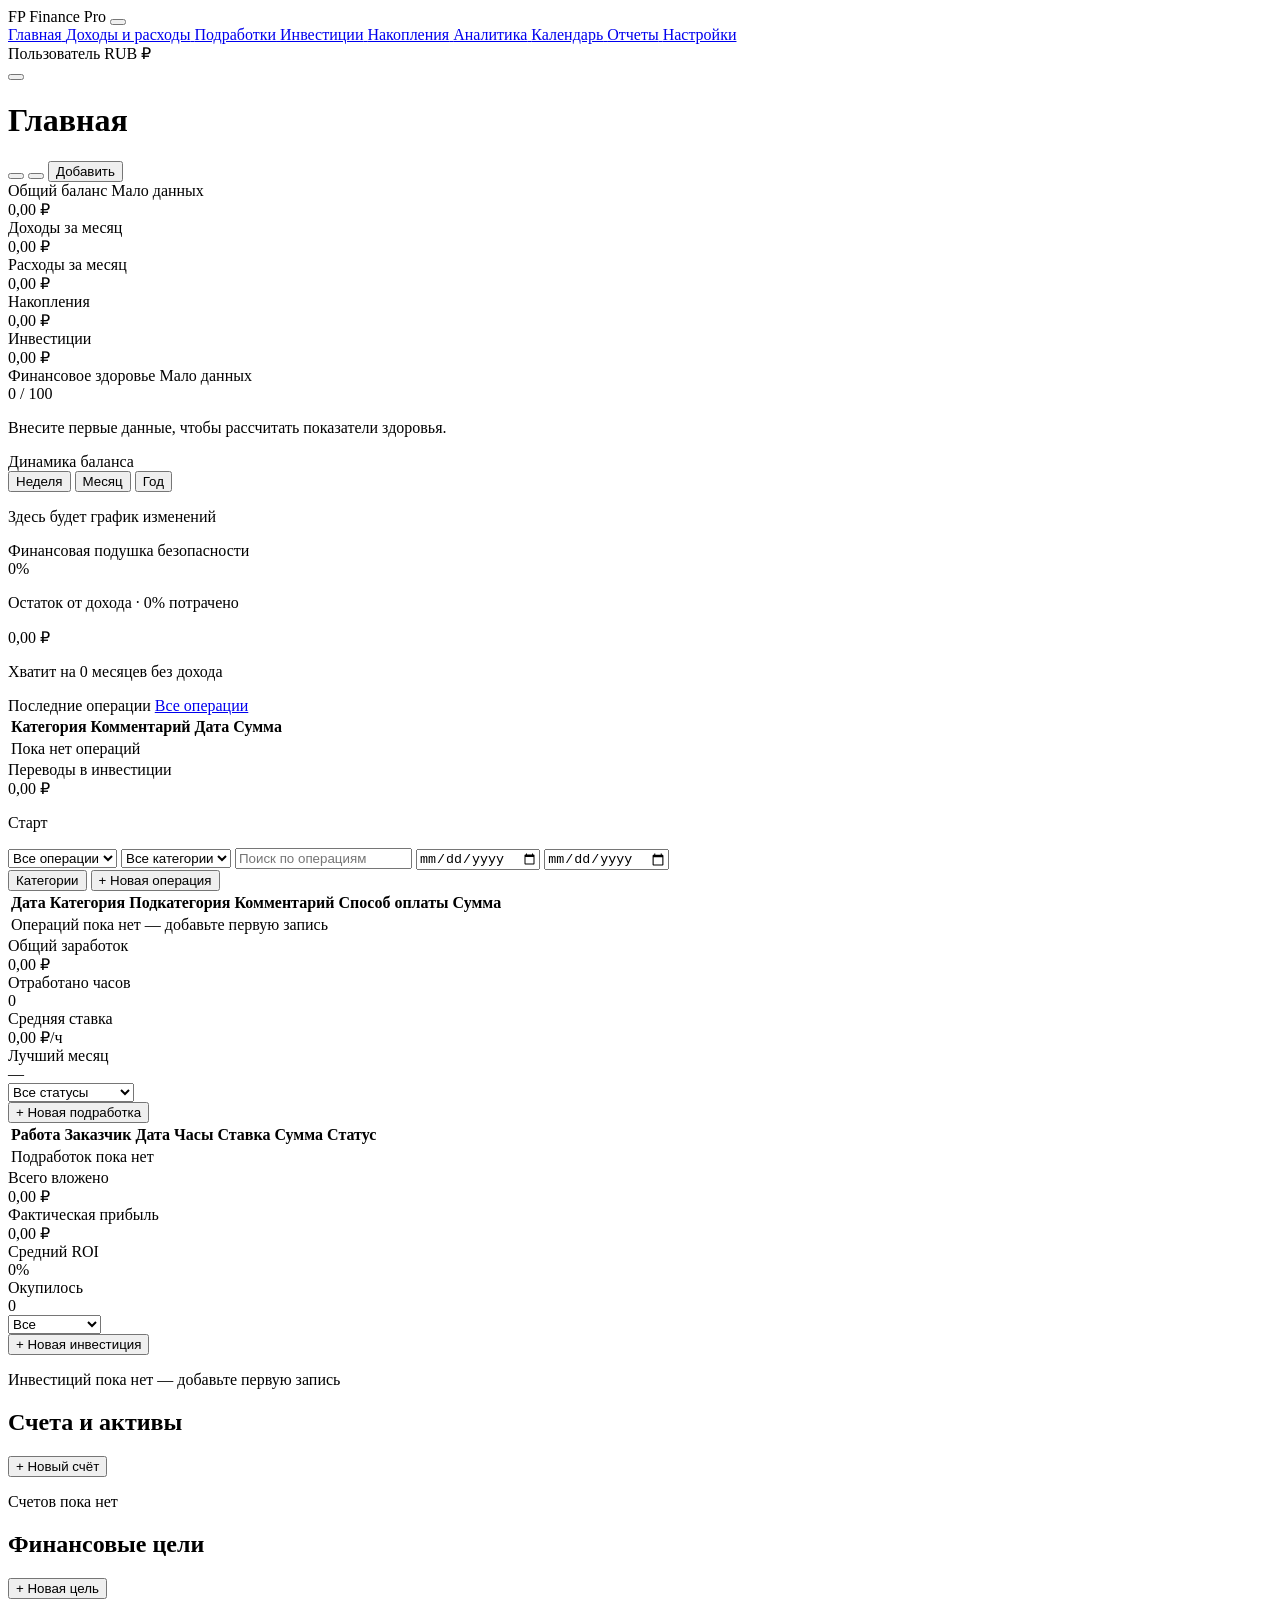
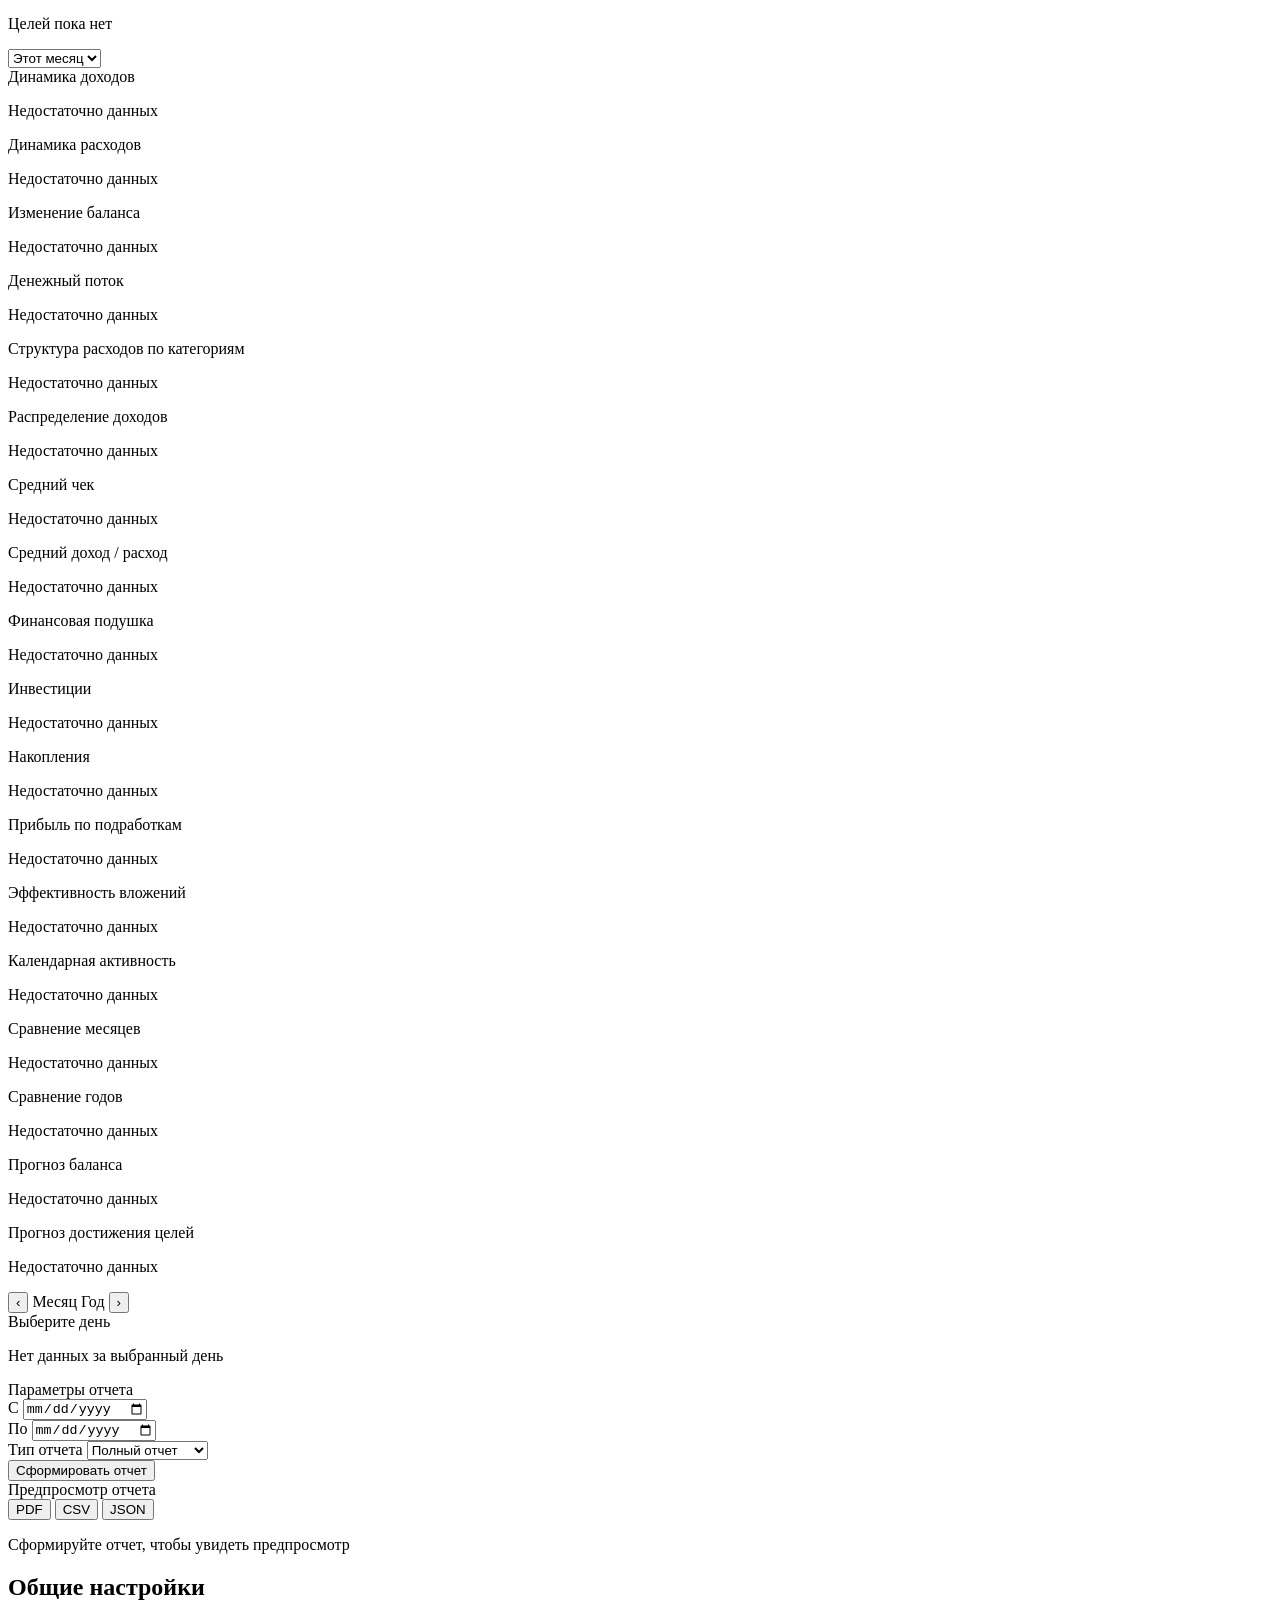
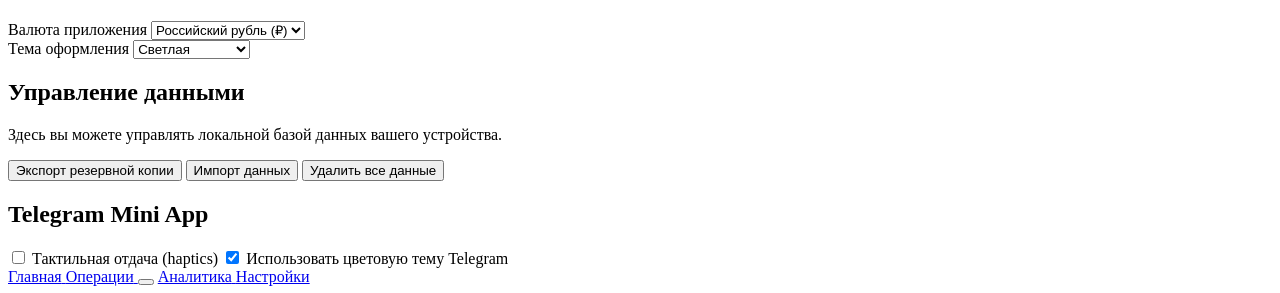
==== commit ae3e29fb: "Rename index1.html to index.html" ====
--- a/index.html
+++ b/index.html
@@ -9,7 +9,7 @@
   <script src="https://telegram.org/js/telegram-web-app.js"></script>
 
   <!-- Стили (будут добавлены на следующем этапе) -->
-  <link rel="stylesheet" href="style.css">
+  <link rel="stylesheet" href="style.css?v=2">
 </head>
 <body>
 
@@ -20,6 +20,9 @@
       <div class="sidebar__logo">
         <span class="sidebar__logo-icon">FP</span>
         <span class="sidebar__logo-text">Finance Pro</span>
+        <button class="sidebar__close" id="sidebarClose" aria-label="Закрыть меню">
+          <span class="icon" data-icon="x"></span>
+        </button>
       </div>
 
       <nav class="sidebar__nav" id="sidebarNav">
@@ -72,6 +75,9 @@
       </div>
     </aside>
 
+    <!-- Затемнение позади меню на мобильных, клик по нему закрывает меню -->
+    <div class="sidebar-overlay" id="sidebarOverlay"></div>
+
     <!-- ===================== ОСНОВНАЯ ОБЛАСТЬ ===================== -->
     <div class="main">
 
@@ -921,16 +927,53 @@
           });
 
           if (pageTitle && titles[pageId]) pageTitle.textContent = titles[pageId];
+
+          closeSidebar();
         });
       });
 
       var menuToggle = document.getElementById('menuToggle');
       var sidebar = document.getElementById('sidebar');
+      var sidebarOverlay = document.getElementById('sidebarOverlay');
+      var sidebarClose = document.getElementById('sidebarClose');
+
+      function openSidebar() {
+        if (!sidebar) return;
+        sidebar.classList.add('sidebar--open');
+        if (sidebarOverlay) sidebarOverlay.classList.add('sidebar-overlay--visible');
+      }
+
+      function closeSidebar() {
+        if (!sidebar) return;
+        sidebar.classList.remove('sidebar--open');
+        if (sidebarOverlay) sidebarOverlay.classList.remove('sidebar-overlay--visible');
+      }
+
       if (menuToggle && sidebar) {
         menuToggle.addEventListener('click', function () {
-          sidebar.classList.toggle('sidebar--open');
+          if (sidebar.classList.contains('sidebar--open')) {
+            closeSidebar();
+          } else {
+            openSidebar();
+          }
         });
       }
+
+      if (sidebarOverlay) {
+        sidebarOverlay.addEventListener('click', closeSidebar);
+      }
+
+      if (sidebarClose) {
+        sidebarClose.addEventListener('click', closeSidebar);
+      }
+
+      document.addEventListener('keydown', function (e) {
+        if (e.key === 'Escape') closeSidebar();
+      });
+
+      window.addEventListener('resize', function () {
+        if (window.innerWidth > 960) closeSidebar();
+      });
 
       document.querySelectorAll('[data-close-modal]').forEach(function (btn) {
         btn.addEventListener('click', function () {
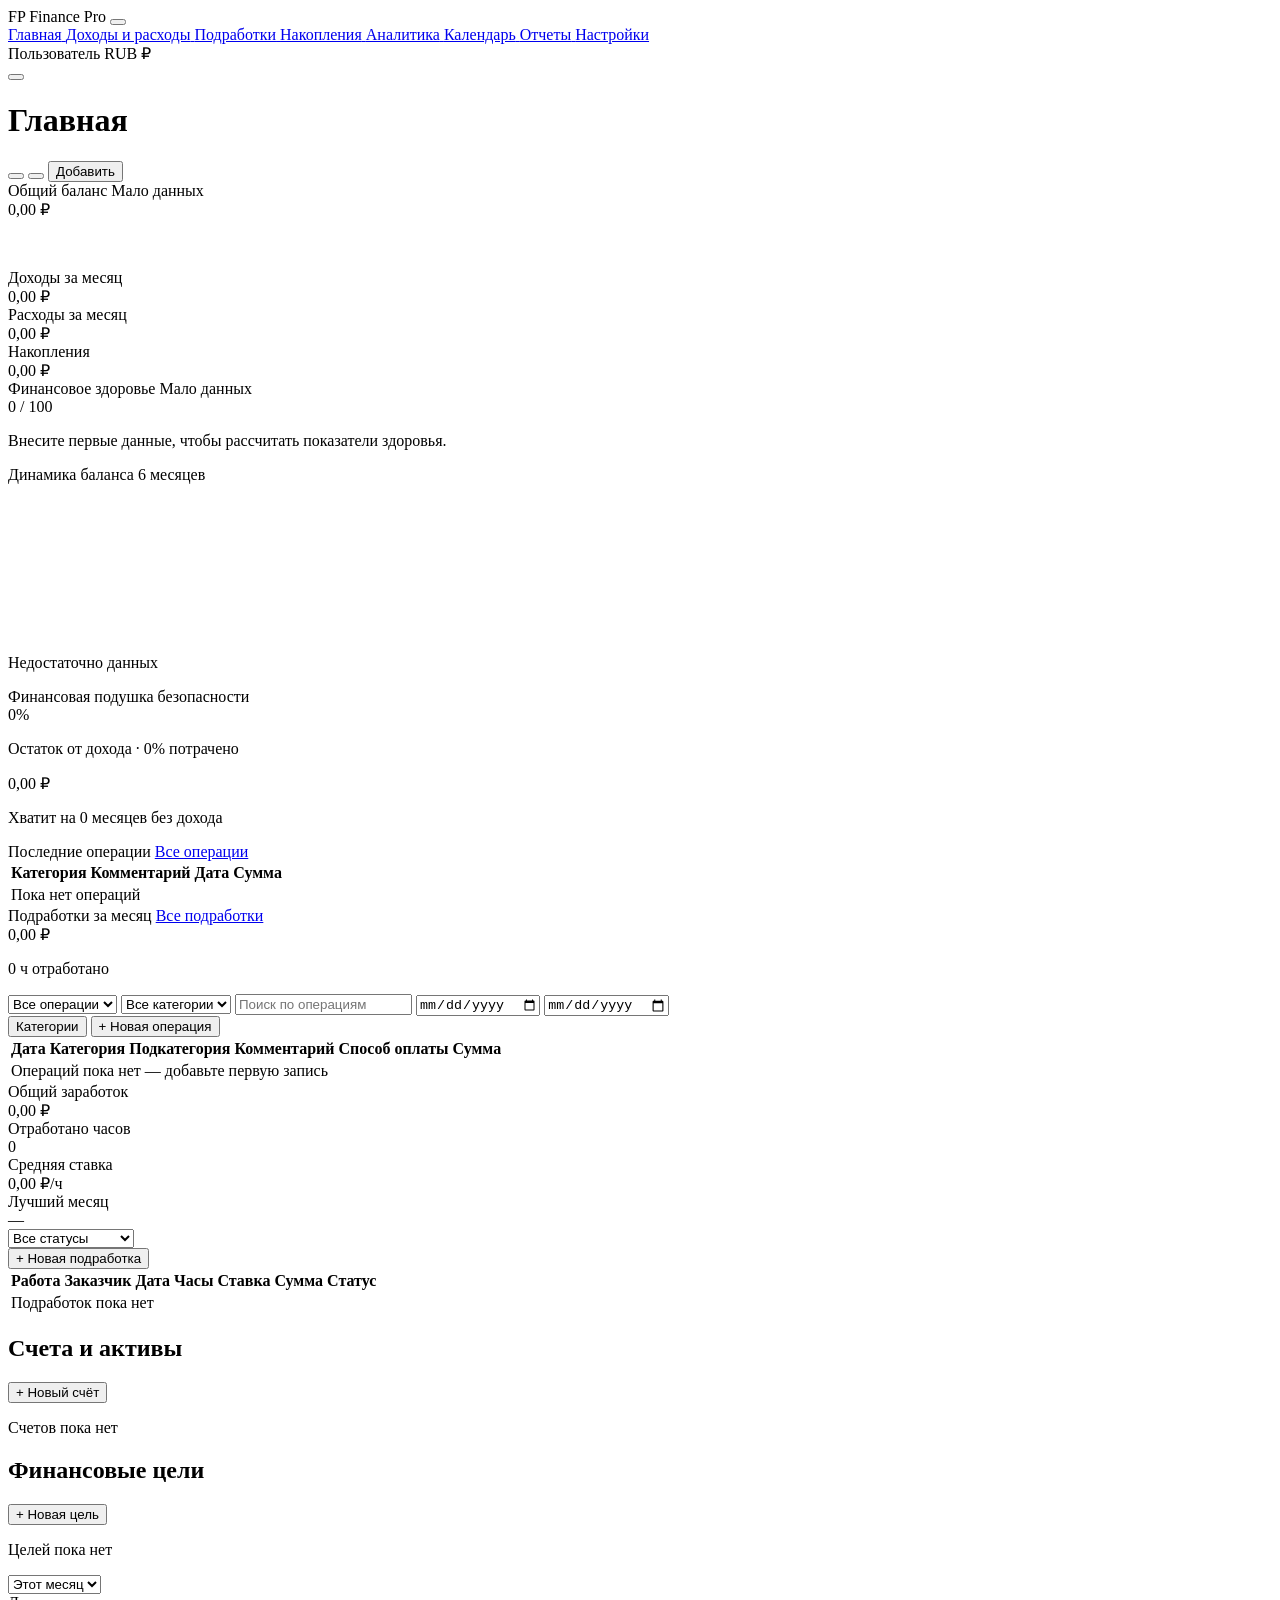
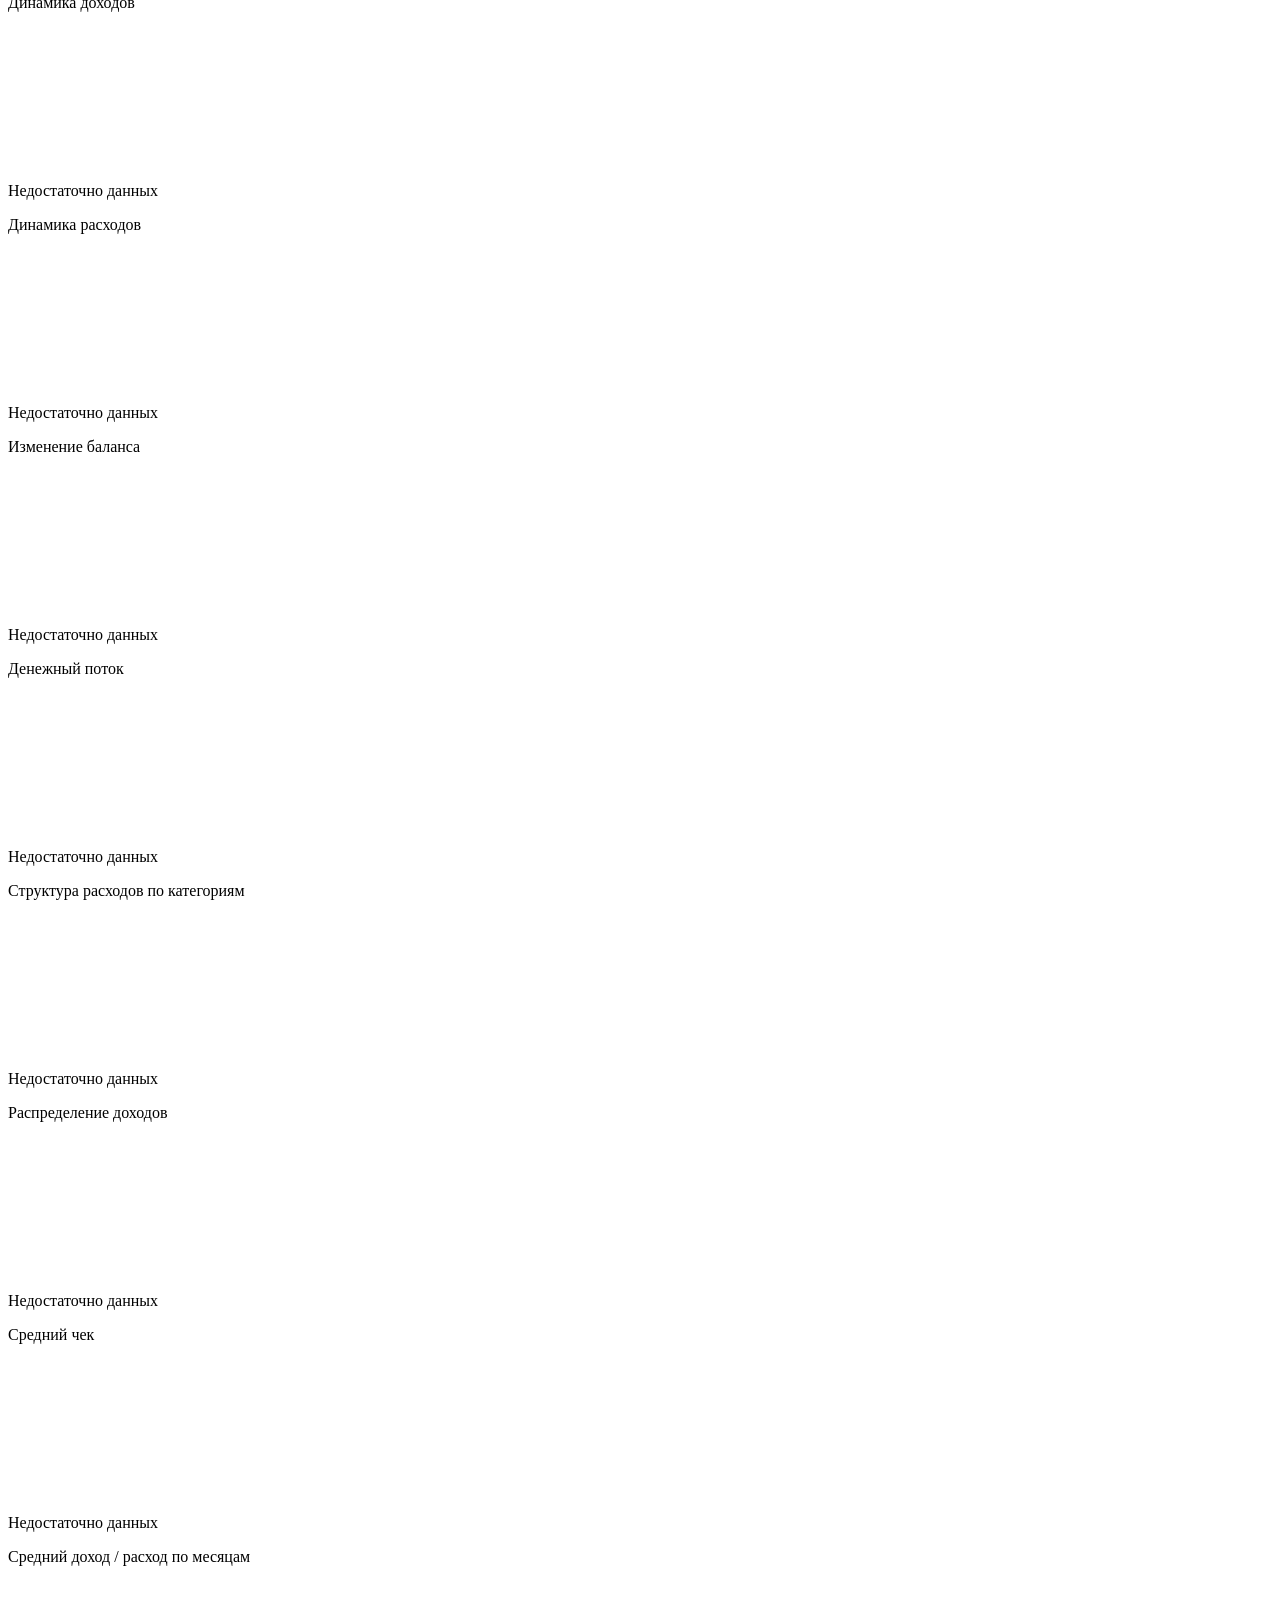
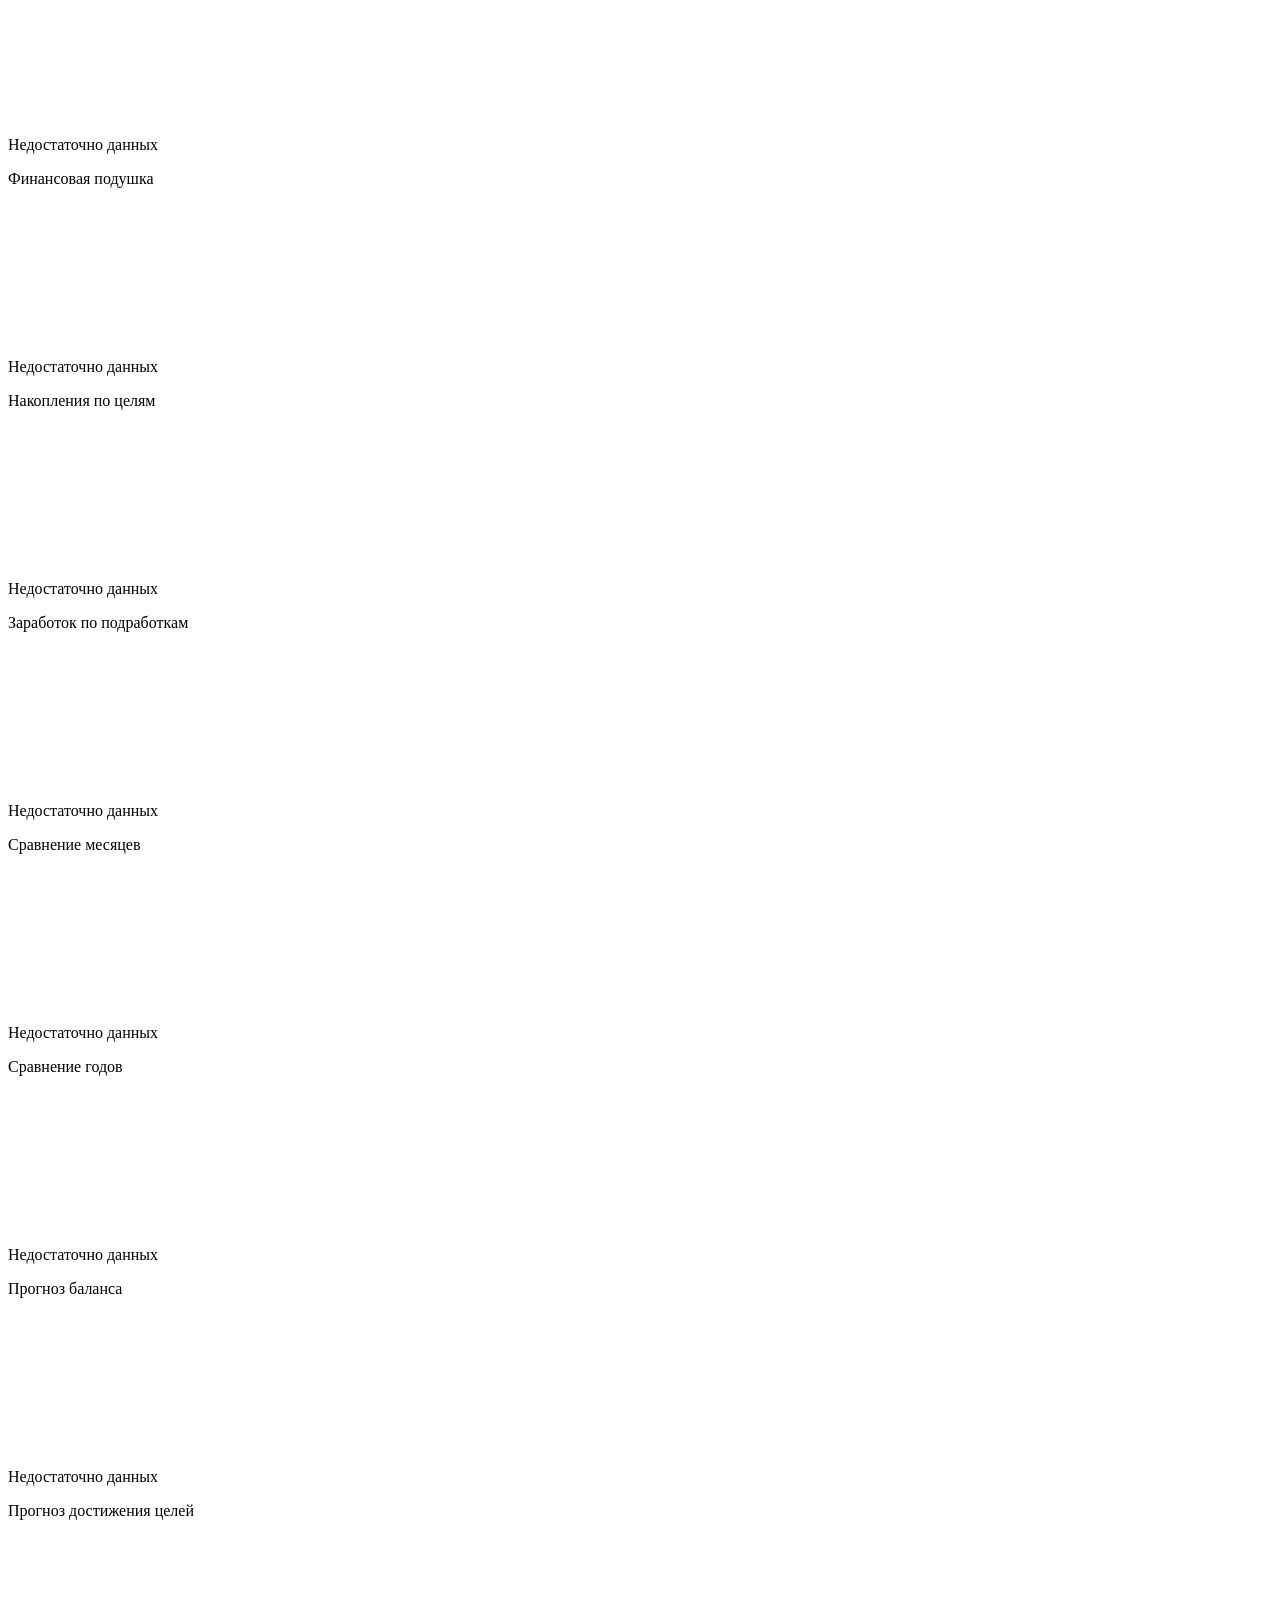
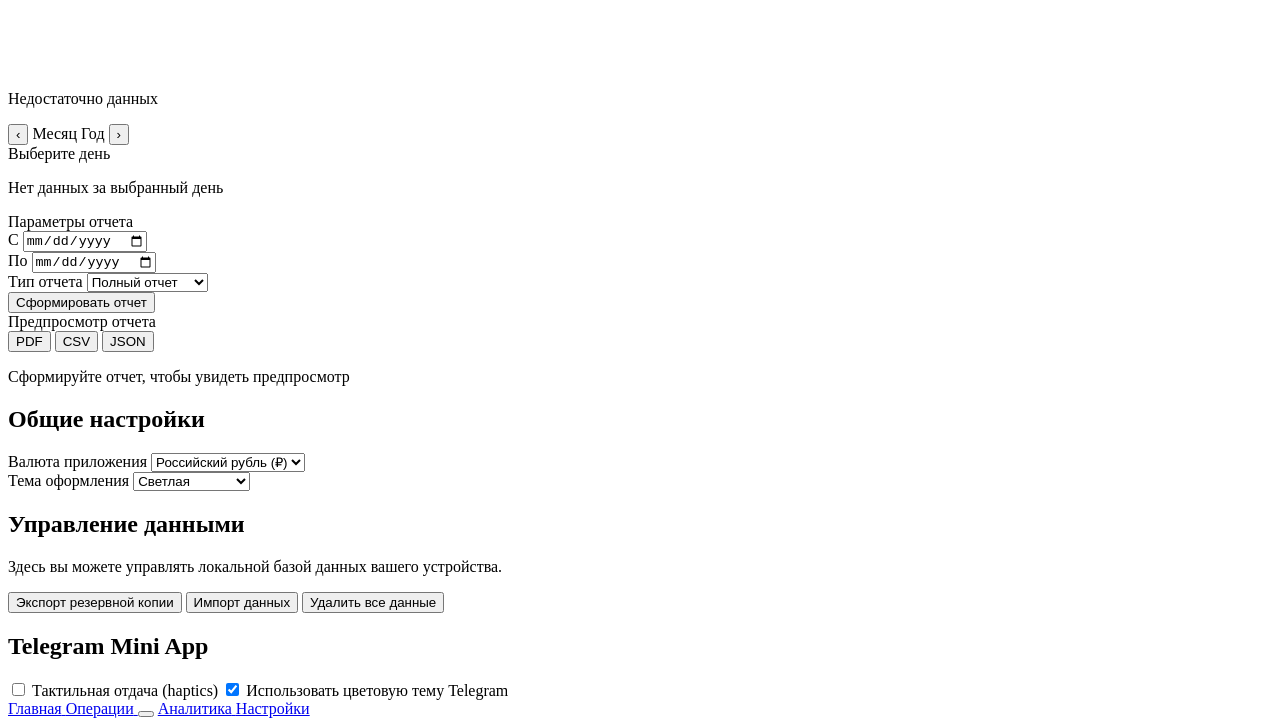
==== commit e1de90fe: "Add files via upload" ====
--- a/index.html
+++ b/index.html
@@ -9,7 +9,7 @@
   <script src="https://telegram.org/js/telegram-web-app.js"></script>
 
   <!-- Стили (будут добавлены на следующем этапе) -->
-  <link rel="stylesheet" href="style.css?v=2">
+  <link rel="stylesheet" href="style.css?v=3">
 </head>
 <body>
 
@@ -37,10 +37,6 @@
         <a href="#sidejobs" class="nav-item" data-page="sidejobs">
           <span class="nav-item__icon" data-icon="briefcase"></span>
           <span class="nav-item__text">Подработки</span>
-        </a>
-        <a href="#investments" class="nav-item" data-page="investments">
-          <span class="nav-item__icon" data-icon="trending-up"></span>
-          <span class="nav-item__text">Инвестиции</span>
         </a>
         <a href="#savings" class="nav-item" data-page="savings">
           <span class="nav-item__icon" data-icon="piggy-bank"></span>
@@ -118,7 +114,7 @@
                 <span class="card__hint" id="balanceHint">Мало данных</span>
               </div>
               <div class="card__value" id="totalBalance">0,00 ₽</div>
-              <div class="card__chart" id="balanceMiniChart"></div>
+              <div class="card__chart"><canvas id="balanceMiniChart" height="46"></canvas></div>
             </article>
 
             <article class="card card--income">
@@ -142,13 +138,6 @@
                 <span class="card__label">Накопления</span>
               </div>
               <div class="card__value" id="totalSavings">0,00 ₽</div>
-            </article>
-
-            <article class="card card--investments">
-              <div class="card__header">
-                <span class="card__label">Инвестиции</span>
-              </div>
-              <div class="card__value" id="totalInvestments">0,00 ₽</div>
             </article>
 
             <article class="card card--health">
@@ -174,14 +163,11 @@
             <article class="card card--chart card--wide">
               <div class="card__header">
                 <span class="card__label">Динамика баланса</span>
-                <div class="card__period-switch" id="balancePeriodSwitch">
-                  <button data-period="week" class="period-btn">Неделя</button>
-                  <button data-period="month" class="period-btn active">Месяц</button>
-                  <button data-period="year" class="period-btn">Год</button>
-                </div>
-              </div>
-              <div class="chart-container" id="chartBalanceHistory">
-                <p class="chart-placeholder">Здесь будет график изменений</p>
+                <span class="card__hint">6 месяцев</span>
+              </div>
+              <div class="chart-container chart-container--empty" id="chartBalanceHistory">
+                <canvas id="chartBalanceHistoryCanvas"></canvas>
+                <p class="chart-placeholder" id="chartBalanceHistoryEmpty">Недостаточно данных</p>
               </div>
             </article>
 
@@ -225,10 +211,11 @@
 
             <article class="card">
               <div class="card__header">
-                <span class="card__label">Переводы в инвестиции</span>
-              </div>
-              <div class="card__value" id="investmentTransfersTotal">0,00 ₽</div>
-              <p class="card__note">Старт</p>
+                <span class="card__label">Подработки за месяц</span>
+                <a href="#sidejobs" class="card__link" data-page-link="sidejobs">Все подработки</a>
+              </div>
+              <div class="card__value" id="sidejobsMonthEarned">0,00 ₽</div>
+              <p class="card__note" id="sidejobsMonthHours">0 ч отработано</p>
             </article>
 
           </div>
@@ -340,47 +327,6 @@
 
         </section>
 
-        <!-- ========== СТРАНИЦА: ИНВЕСТИЦИИ ========== -->
-        <section class="page" id="page-investments" data-page="investments">
-
-          <div class="cards-grid cards-grid--stats">
-            <article class="card card--stat">
-              <span class="card__label">Всего вложено</span>
-              <div class="card__value" id="investmentsTotalInvested">0,00 ₽</div>
-            </article>
-            <article class="card card--stat">
-              <span class="card__label">Фактическая прибыль</span>
-              <div class="card__value" id="investmentsTotalProfit">0,00 ₽</div>
-            </article>
-            <article class="card card--stat">
-              <span class="card__label">Средний ROI</span>
-              <div class="card__value" id="investmentsAvgRoi">0%</div>
-            </article>
-            <article class="card card--stat">
-              <span class="card__label">Окупилось</span>
-              <div class="card__value" id="investmentsPaidBackCount">0</div>
-            </article>
-          </div>
-
-          <div class="page-toolbar">
-            <div class="page-toolbar__filters">
-              <select class="select" id="investmentsFilterStatus">
-                <option value="all">Все</option>
-                <option value="paid-back">Окупились</option>
-                <option value="in-progress">В процессе</option>
-              </select>
-            </div>
-            <div class="page-toolbar__actions">
-              <button class="btn btn--primary" id="openAddInvestmentModal">+ Новая инвестиция</button>
-            </div>
-          </div>
-
-          <div class="cards-grid" id="investmentsGrid">
-            <p class="empty-state" id="investmentsEmptyState">Инвестиций пока нет — добавьте первую запись</p>
-          </div>
-
-        </section>
-
         <!-- ========== СТРАНИЦА: НАКОПЛЕНИЯ ========== -->
         <section class="page" id="page-savings" data-page="savings">
 
@@ -421,24 +367,21 @@
           </div>
 
           <div class="cards-grid cards-grid--analytics" id="analyticsGrid">
-            <article class="card card--chart"><div class="card__header"><span class="card__label">Динамика доходов</span></div><div class="chart-container" id="chartIncomeDynamics"><p class="chart-placeholder">Недостаточно данных</p></div></article>
-            <article class="card card--chart"><div class="card__header"><span class="card__label">Динамика расходов</span></div><div class="chart-container" id="chartExpenseDynamics"><p class="chart-placeholder">Недостаточно данных</p></div></article>
-            <article class="card card--chart"><div class="card__header"><span class="card__label">Изменение баланса</span></div><div class="chart-container" id="chartBalanceChange"><p class="chart-placeholder">Недостаточно данных</p></div></article>
-            <article class="card card--chart"><div class="card__header"><span class="card__label">Денежный поток</span></div><div class="chart-container" id="chartCashFlow"><p class="chart-placeholder">Недостаточно данных</p></div></article>
-            <article class="card card--chart"><div class="card__header"><span class="card__label">Структура расходов по категориям</span></div><div class="chart-container" id="chartExpenseByCategory"><p class="chart-placeholder">Недостаточно данных</p></div></article>
-            <article class="card card--chart"><div class="card__header"><span class="card__label">Распределение доходов</span></div><div class="chart-container" id="chartIncomeDistribution"><p class="chart-placeholder">Недостаточно данных</p></div></article>
-            <article class="card card--chart"><div class="card__header"><span class="card__label">Средний чек</span></div><div class="chart-container" id="chartAvgCheck"><p class="chart-placeholder">Недостаточно данных</p></div></article>
-            <article class="card card--chart"><div class="card__header"><span class="card__label">Средний доход / расход</span></div><div class="chart-container" id="chartAvgIncomeExpense"><p class="chart-placeholder">Недостаточно данных</p></div></article>
-            <article class="card card--chart"><div class="card__header"><span class="card__label">Финансовая подушка</span></div><div class="chart-container" id="chartPillowDynamics"><p class="chart-placeholder">Недостаточно данных</p></div></article>
-            <article class="card card--chart"><div class="card__header"><span class="card__label">Инвестиции</span></div><div class="chart-container" id="chartInvestmentsDynamics"><p class="chart-placeholder">Недостаточно данных</p></div></article>
-            <article class="card card--chart"><div class="card__header"><span class="card__label">Накопления</span></div><div class="chart-container" id="chartSavingsDynamics"><p class="chart-placeholder">Недостаточно данных</p></div></article>
-            <article class="card card--chart"><div class="card__header"><span class="card__label">Прибыль по подработкам</span></div><div class="chart-container" id="chartSidejobsProfit"><p class="chart-placeholder">Недостаточно данных</p></div></article>
-            <article class="card card--chart"><div class="card__header"><span class="card__label">Эффективность вложений</span></div><div class="chart-container" id="chartInvestmentEfficiency"><p class="chart-placeholder">Недостаточно данных</p></div></article>
-            <article class="card card--chart"><div class="card__header"><span class="card__label">Календарная активность</span></div><div class="chart-container" id="chartCalendarActivity"><p class="chart-placeholder">Недостаточно данных</p></div></article>
-            <article class="card card--chart"><div class="card__header"><span class="card__label">Сравнение месяцев</span></div><div class="chart-container" id="chartMonthComparison"><p class="chart-placeholder">Недостаточно данных</p></div></article>
-            <article class="card card--chart"><div class="card__header"><span class="card__label">Сравнение годов</span></div><div class="chart-container" id="chartYearComparison"><p class="chart-placeholder">Недостаточно данных</p></div></article>
-            <article class="card card--chart"><div class="card__header"><span class="card__label">Прогноз баланса</span></div><div class="chart-container" id="chartBalanceForecast"><p class="chart-placeholder">Недостаточно данных</p></div></article>
-            <article class="card card--chart"><div class="card__header"><span class="card__label">Прогноз достижения целей</span></div><div class="chart-container" id="chartGoalsForecast"><p class="chart-placeholder">Недостаточно данных</p></div></article>
+            <article class="card card--chart"><div class="card__header"><span class="card__label">Динамика доходов</span></div><div class="chart-container chart-container--empty" id="chartIncomeDynamics"><canvas></canvas><p class="chart-placeholder">Недостаточно данных</p></div></article>
+            <article class="card card--chart"><div class="card__header"><span class="card__label">Динамика расходов</span></div><div class="chart-container chart-container--empty" id="chartExpenseDynamics"><canvas></canvas><p class="chart-placeholder">Недостаточно данных</p></div></article>
+            <article class="card card--chart"><div class="card__header"><span class="card__label">Изменение баланса</span></div><div class="chart-container chart-container--empty" id="chartBalanceChange"><canvas></canvas><p class="chart-placeholder">Недостаточно данных</p></div></article>
+            <article class="card card--chart"><div class="card__header"><span class="card__label">Денежный поток</span></div><div class="chart-container chart-container--empty" id="chartCashFlow"><canvas></canvas><p class="chart-placeholder">Недостаточно данных</p></div></article>
+            <article class="card card--chart"><div class="card__header"><span class="card__label">Структура расходов по категориям</span></div><div class="chart-container chart-container--empty" id="chartExpenseByCategory"><canvas></canvas><p class="chart-placeholder">Недостаточно данных</p></div></article>
+            <article class="card card--chart"><div class="card__header"><span class="card__label">Распределение доходов</span></div><div class="chart-container chart-container--empty" id="chartIncomeDistribution"><canvas></canvas><p class="chart-placeholder">Недостаточно данных</p></div></article>
+            <article class="card card--chart"><div class="card__header"><span class="card__label">Средний чек</span></div><div class="chart-container chart-container--empty" id="chartAvgCheck"><canvas></canvas><p class="chart-placeholder">Недостаточно данных</p></div></article>
+            <article class="card card--chart"><div class="card__header"><span class="card__label">Средний доход / расход по месяцам</span></div><div class="chart-container chart-container--empty" id="chartAvgIncomeExpense"><canvas></canvas><p class="chart-placeholder">Недостаточно данных</p></div></article>
+            <article class="card card--chart"><div class="card__header"><span class="card__label">Финансовая подушка</span></div><div class="chart-container chart-container--empty" id="chartPillowDynamics"><canvas></canvas><p class="chart-placeholder">Недостаточно данных</p></div></article>
+            <article class="card card--chart"><div class="card__header"><span class="card__label">Накопления по целям</span></div><div class="chart-container chart-container--empty" id="chartSavingsDynamics"><canvas></canvas><p class="chart-placeholder">Недостаточно данных</p></div></article>
+            <article class="card card--chart"><div class="card__header"><span class="card__label">Заработок по подработкам</span></div><div class="chart-container chart-container--empty" id="chartSidejobsProfit"><canvas></canvas><p class="chart-placeholder">Недостаточно данных</p></div></article>
+            <article class="card card--chart"><div class="card__header"><span class="card__label">Сравнение месяцев</span></div><div class="chart-container chart-container--empty" id="chartMonthComparison"><canvas></canvas><p class="chart-placeholder">Недостаточно данных</p></div></article>
+            <article class="card card--chart"><div class="card__header"><span class="card__label">Сравнение годов</span></div><div class="chart-container chart-container--empty" id="chartYearComparison"><canvas></canvas><p class="chart-placeholder">Недостаточно данных</p></div></article>
+            <article class="card card--chart"><div class="card__header"><span class="card__label">Прогноз баланса</span></div><div class="chart-container chart-container--empty" id="chartBalanceForecast"><canvas></canvas><p class="chart-placeholder">Недостаточно данных</p></div></article>
+            <article class="card card--chart"><div class="card__header"><span class="card__label">Прогноз достижения целей</span></div><div class="chart-container chart-container--empty" id="chartGoalsForecast"><canvas></canvas><p class="chart-placeholder">Недостаточно данных</p></div></article>
           </div>
 
         </section>
@@ -497,7 +440,6 @@
                   <option value="full">Полный отчет</option>
                   <option value="income">Только доходы</option>
                   <option value="expense">Только расходы</option>
-                  <option value="investments">Инвестиции</option>
                   <option value="sidejobs">Подработки</option>
                 </select>
               </div>
@@ -705,14 +647,18 @@
             <input type="time" class="input" id="sidejobTimeEnd">
           </div>
         </div>
+        <div class="form-group">
+          <label for="sidejobAmount">Заработанная сумма</label>
+          <input type="number" step="0.01" class="input" id="sidejobAmount" required>
+        </div>
         <div class="form-row">
           <div class="form-group">
-            <label for="sidejobHours">Количество часов</label>
-            <input type="number" step="0.25" class="input" id="sidejobHours">
-          </div>
-          <div class="form-group">
-            <label for="sidejobRate">Ставка в час</label>
-            <input type="number" step="0.01" class="input" id="sidejobRate">
+            <label for="sidejobHours">Часы (авто)</label>
+            <input type="text" class="input input--readonly" id="sidejobHours" readonly placeholder="—">
+          </div>
+          <div class="form-group">
+            <label for="sidejobRate">Ставка в час (авто)</label>
+            <input type="text" class="input input--readonly" id="sidejobRate" readonly placeholder="—">
           </div>
         </div>
         <div class="form-group">
@@ -730,48 +676,6 @@
       <div class="modal__footer">
         <button class="btn btn--secondary" data-close-modal>Отмена</button>
         <button class="btn btn--primary" form="formSidejob" type="submit">Сохранить</button>
-      </div>
-    </div>
-
-    <!-- Модалка: добавить/редактировать инвестицию -->
-    <div class="modal" id="modalInvestment" hidden>
-      <div class="modal__header">
-        <h3 class="modal__title" id="modalInvestmentTitle">Новая инвестиция</h3>
-        <button class="modal__close" data-close-modal aria-label="Закрыть">&times;</button>
-      </div>
-      <form class="modal__body" id="formInvestment">
-        <div class="form-group">
-          <label for="investmentName">Название</label>
-          <input type="text" class="input" id="investmentName" required>
-        </div>
-        <div class="form-group">
-          <label for="investmentCategory">Категория</label>
-          <input type="text" class="input" id="investmentCategory" placeholder="Оборудование, реклама, обучение...">
-        </div>
-        <div class="form-row">
-          <div class="form-group">
-            <label for="investmentCost">Стоимость</label>
-            <input type="number" step="0.01" class="input" id="investmentCost" required>
-          </div>
-          <div class="form-group">
-            <label for="investmentDate">Дата покупки</label>
-            <input type="date" class="input" id="investmentDate" required>
-          </div>
-        </div>
-        <div class="form-row">
-          <div class="form-group">
-            <label for="investmentExpectedProfit">Ожидаемая прибыль</label>
-            <input type="number" step="0.01" class="input" id="investmentExpectedProfit">
-          </div>
-          <div class="form-group">
-            <label for="investmentActualProfit">Фактическая прибыль</label>
-            <input type="number" step="0.01" class="input" id="investmentActualProfit">
-          </div>
-        </div>
-      </form>
-      <div class="modal__footer">
-        <button class="btn btn--secondary" data-close-modal>Отмена</button>
-        <button class="btn btn--primary" form="formInvestment" type="submit">Сохранить</button>
       </div>
     </div>
 
@@ -882,120 +786,8 @@
   <!-- ===================== УВЕДОМЛЕНИЯ / TOASTS ===================== -->
   <div class="toast-container" id="toastContainer" aria-live="polite"></div>
 
-  <!-- ===================== JS-МОДУЛИ (подключим на следующих этапах) ===================== -->
-  <!-- <script src="storage.js"></script> -->
-  <!-- <script src="dashboard.js"></script> -->
-  <!-- <script src="transactions.js"></script> -->
-  <!-- <script src="sidejobs.js"></script> -->
-  <!-- <script src="investments.js"></script> -->
-  <!-- <script src="savings.js"></script> -->
-  <!-- <script src="analytics.js"></script> -->
-  <!-- <script src="calendar.js"></script> -->
-  <!-- <script src="reports.js"></script> -->
-  <!-- <script src="settings.js"></script> -->
-  <!-- <script src="app.js"></script> -->
-
-  <!-- Временная навигация между страницами (без стилей, только каркас) -->
-  <script>
-    (function () {
-      var navLinks = document.querySelectorAll('[data-page]');
-      var pages = document.querySelectorAll('.page');
-      var pageTitle = document.getElementById('pageTitle');
-      var titles = {
-        dashboard: 'Главная',
-        transactions: 'Доходы и расходы',
-        sidejobs: 'Подработки',
-        investments: 'Инвестиции',
-        savings: 'Накопления',
-        analytics: 'Аналитика',
-        calendar: 'Календарь',
-        reports: 'Отчеты',
-        settings: 'Настройки'
-      };
-
-      navLinks.forEach(function (link) {
-        link.addEventListener('click', function (e) {
-          var pageId = link.getAttribute('data-page');
-          if (!pageId || !document.getElementById('page-' + pageId)) return;
-          e.preventDefault();
-
-          pages.forEach(function (p) { p.classList.remove('active'); });
-          document.getElementById('page-' + pageId).classList.add('active');
-
-          document.querySelectorAll('[data-page]').forEach(function (l) {
-            l.classList.toggle('active', l.getAttribute('data-page') === pageId);
-          });
-
-          if (pageTitle && titles[pageId]) pageTitle.textContent = titles[pageId];
-
-          closeSidebar();
-        });
-      });
-
-      var menuToggle = document.getElementById('menuToggle');
-      var sidebar = document.getElementById('sidebar');
-      var sidebarOverlay = document.getElementById('sidebarOverlay');
-      var sidebarClose = document.getElementById('sidebarClose');
-
-      function openSidebar() {
-        if (!sidebar) return;
-        sidebar.classList.add('sidebar--open');
-        if (sidebarOverlay) sidebarOverlay.classList.add('sidebar-overlay--visible');
-      }
-
-      function closeSidebar() {
-        if (!sidebar) return;
-        sidebar.classList.remove('sidebar--open');
-        if (sidebarOverlay) sidebarOverlay.classList.remove('sidebar-overlay--visible');
-      }
-
-      if (menuToggle && sidebar) {
-        menuToggle.addEventListener('click', function () {
-          if (sidebar.classList.contains('sidebar--open')) {
-            closeSidebar();
-          } else {
-            openSidebar();
-          }
-        });
-      }
-
-      if (sidebarOverlay) {
-        sidebarOverlay.addEventListener('click', closeSidebar);
-      }
-
-      if (sidebarClose) {
-        sidebarClose.addEventListener('click', closeSidebar);
-      }
-
-      document.addEventListener('keydown', function (e) {
-        if (e.key === 'Escape') closeSidebar();
-      });
-
-      window.addEventListener('resize', function () {
-        if (window.innerWidth > 960) closeSidebar();
-      });
-
-      document.querySelectorAll('[data-close-modal]').forEach(function (btn) {
-        btn.addEventListener('click', function () {
-          document.getElementById('modalOverlay').setAttribute('hidden', '');
-          document.querySelectorAll('.modal').forEach(function (m) { m.setAttribute('hidden', ''); });
-        });
-      });
-
-      function openModal(id) {
-        document.getElementById('modalOverlay').removeAttribute('hidden');
-        document.getElementById(id).removeAttribute('hidden');
-      }
-      document.getElementById('addTransactionBtn') && document.getElementById('addTransactionBtn').addEventListener('click', function () { openModal('modalTransaction'); });
-      document.getElementById('openAddTransactionModal') && document.getElementById('openAddTransactionModal').addEventListener('click', function () { openModal('modalTransaction'); });
-      document.getElementById('bottomAddBtn') && document.getElementById('bottomAddBtn').addEventListener('click', function () { openModal('modalTransaction'); });
-      document.getElementById('openAddSidejobModal') && document.getElementById('openAddSidejobModal').addEventListener('click', function () { openModal('modalSidejob'); });
-      document.getElementById('openAddInvestmentModal') && document.getElementById('openAddInvestmentModal').addEventListener('click', function () { openModal('modalInvestment'); });
-      document.getElementById('openAddAccountModal') && document.getElementById('openAddAccountModal').addEventListener('click', function () { openModal('modalAccount'); });
-      document.getElementById('openAddGoalModal') && document.getElementById('openAddGoalModal').addEventListener('click', function () { openModal('modalGoal'); });
-      document.getElementById('manageCategoriesBtn') && document.getElementById('manageCategoriesBtn').addEventListener('click', function () { openModal('modalCategories'); });
-    })();
-  </script>
+  <!-- ===================== JS-МОДУЛИ ===================== -->
+  <script src="app.js?v=1"></script>
 
 </body>
 </html>
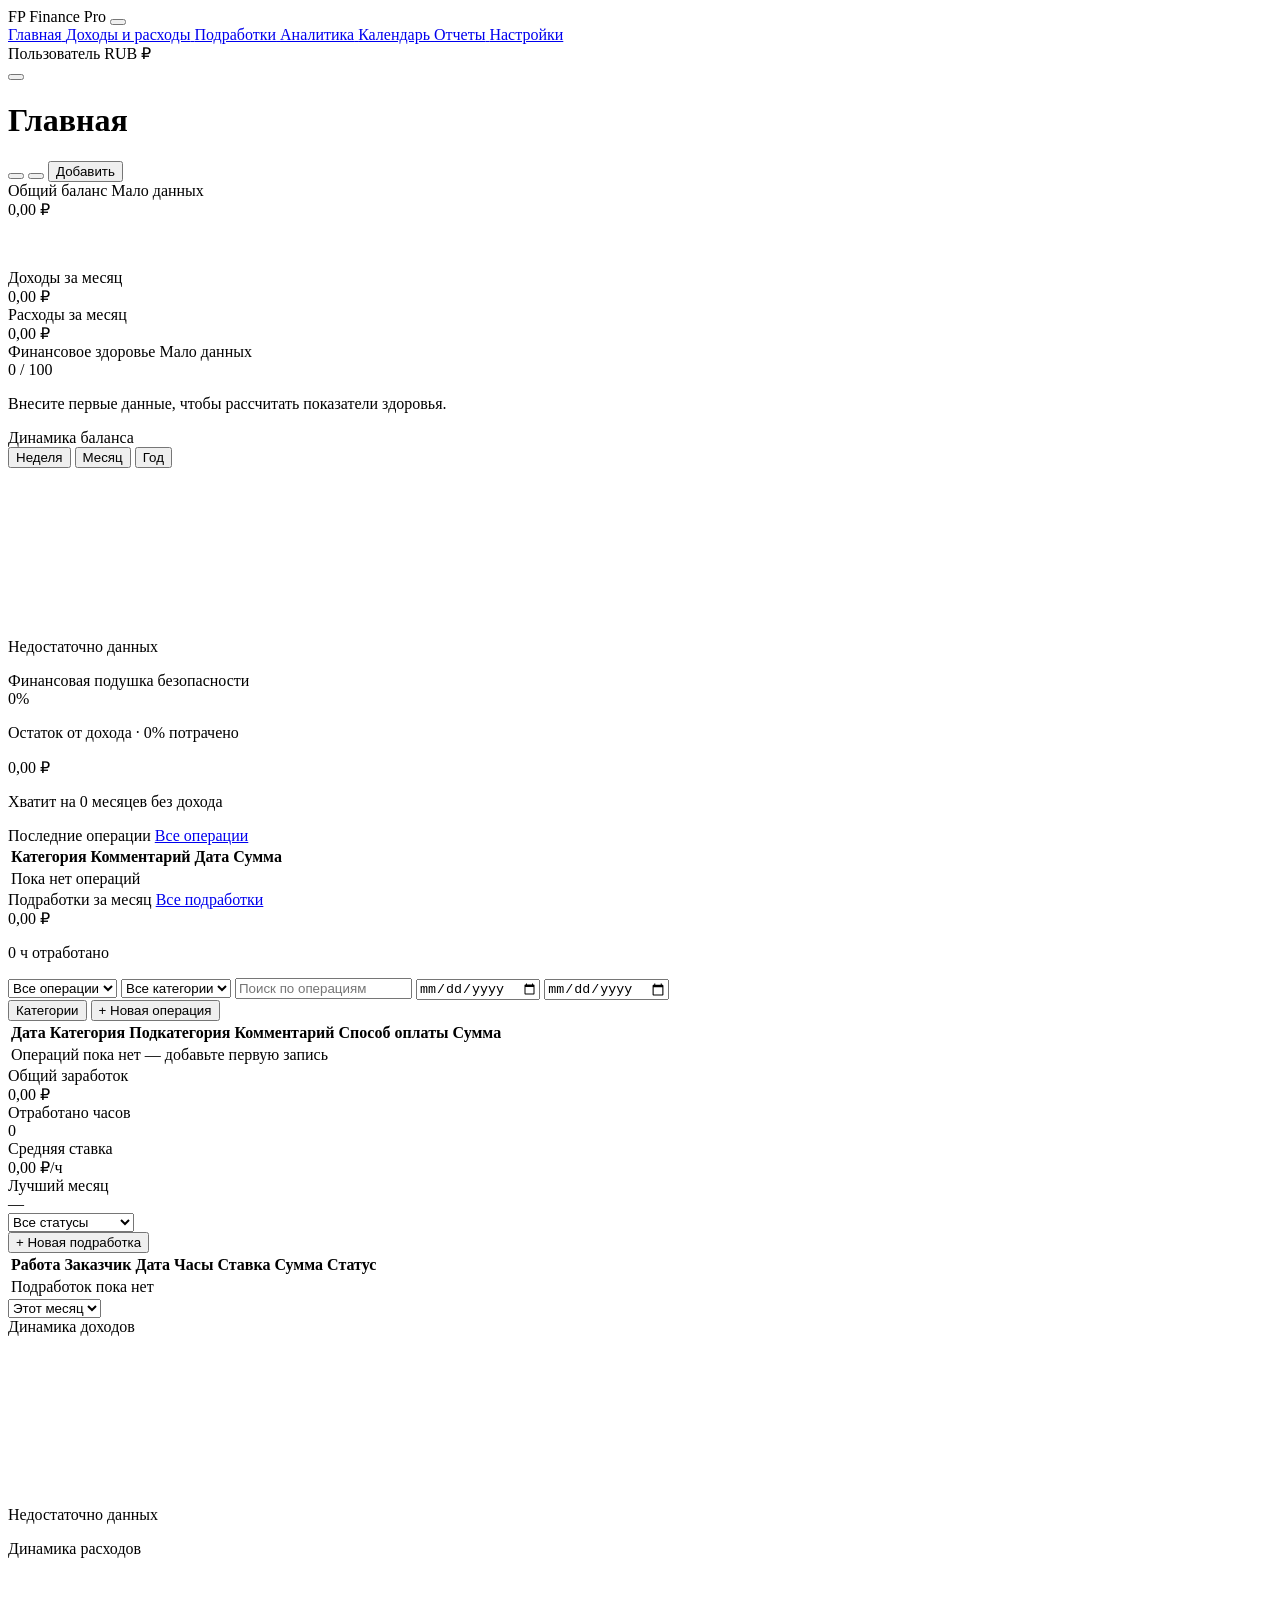
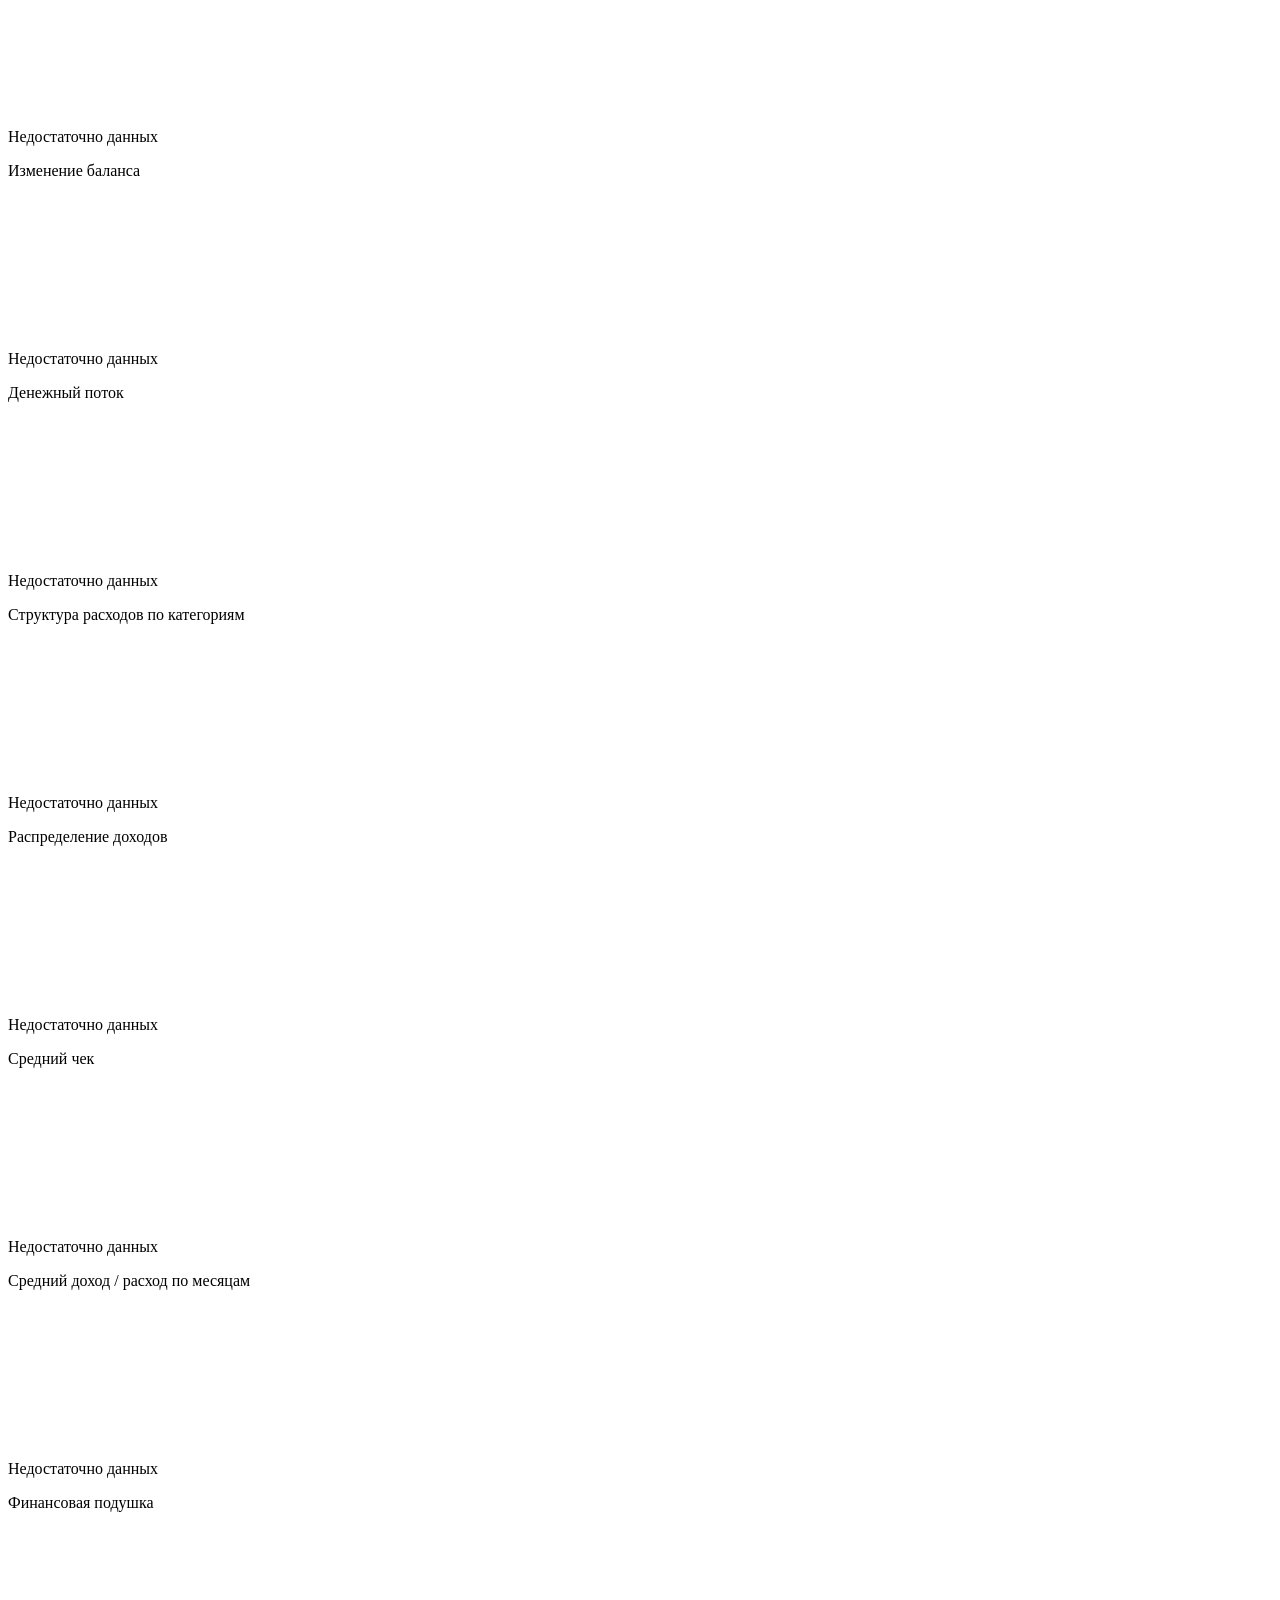
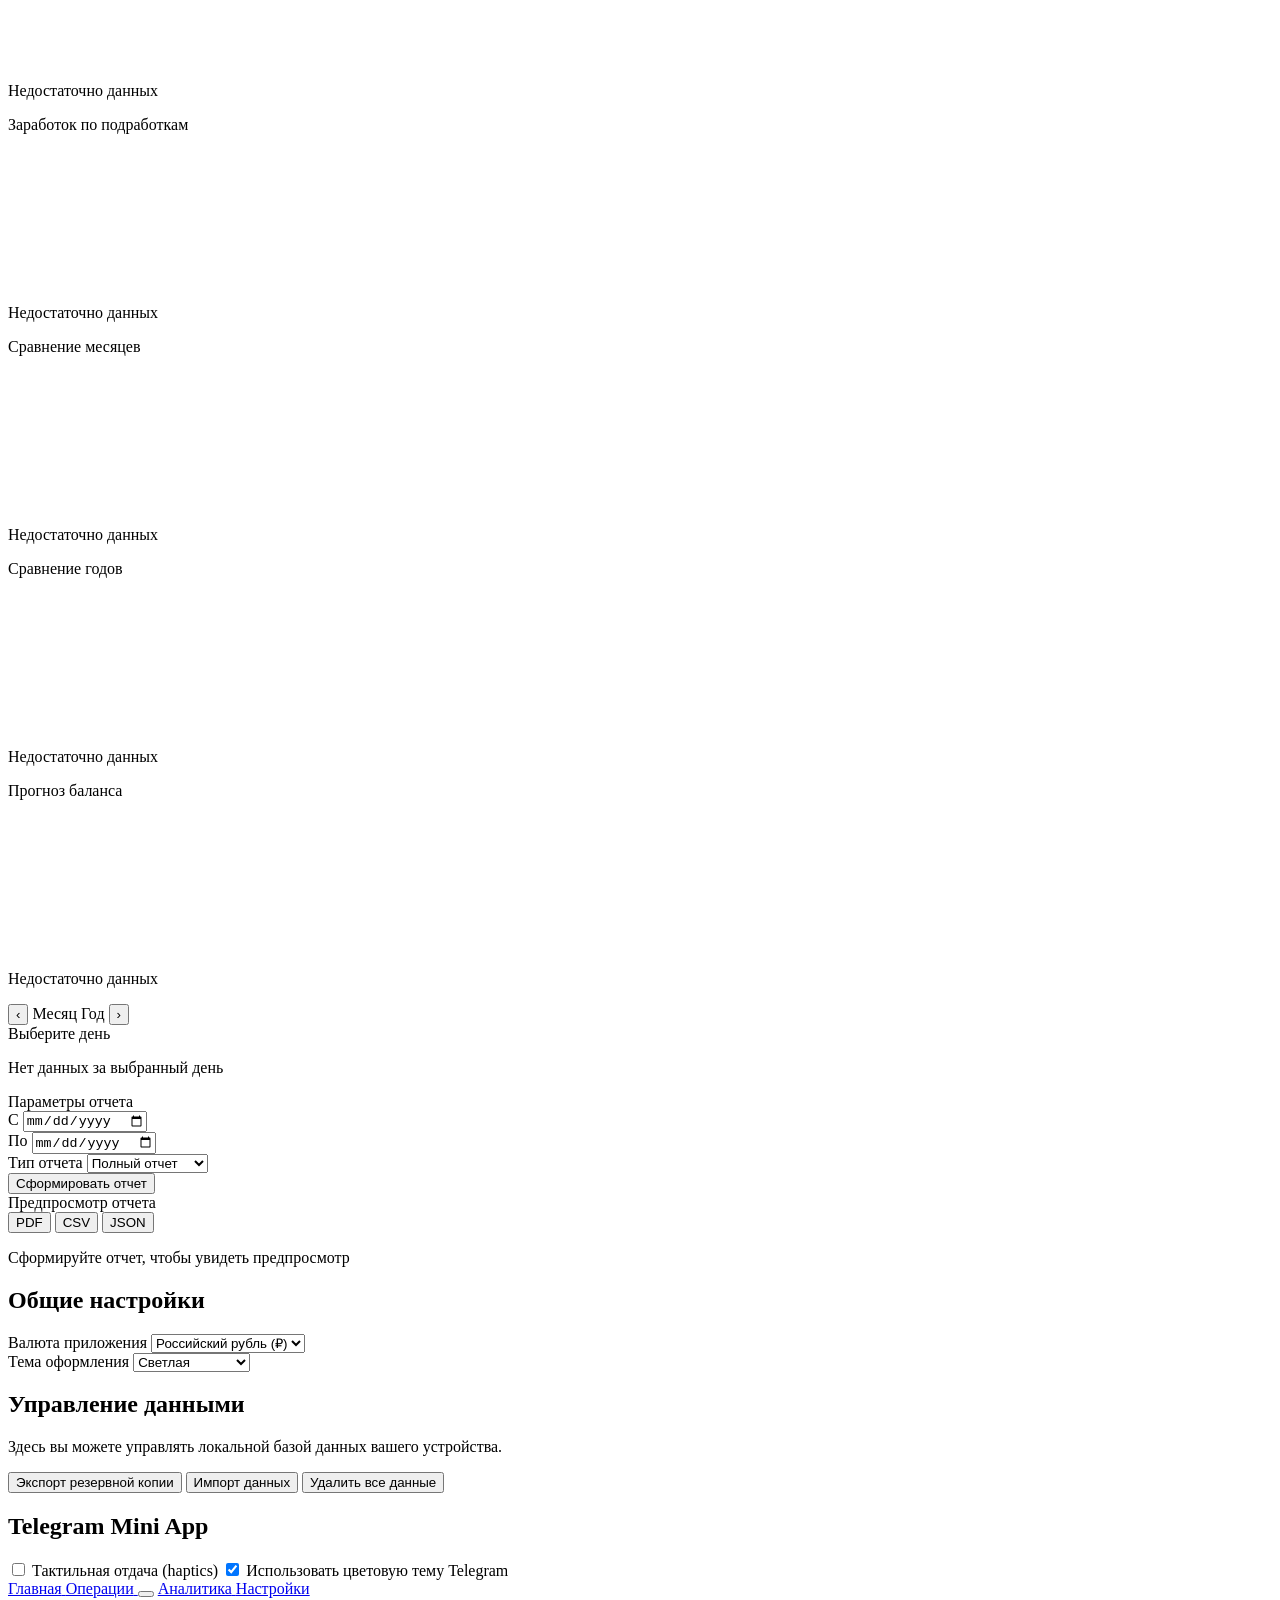
==== commit 52b46d24: "Add files via upload" ====
--- a/index.html
+++ b/index.html
@@ -37,10 +37,6 @@
         <a href="#sidejobs" class="nav-item" data-page="sidejobs">
           <span class="nav-item__icon" data-icon="briefcase"></span>
           <span class="nav-item__text">Подработки</span>
-        </a>
-        <a href="#savings" class="nav-item" data-page="savings">
-          <span class="nav-item__icon" data-icon="piggy-bank"></span>
-          <span class="nav-item__text">Накопления</span>
         </a>
         <a href="#analytics" class="nav-item" data-page="analytics">
           <span class="nav-item__icon" data-icon="bar-chart"></span>
@@ -133,13 +129,6 @@
               <div class="card__delta" id="expenseDelta"></div>
             </article>
 
-            <article class="card card--savings">
-              <div class="card__header">
-                <span class="card__label">Накопления</span>
-              </div>
-              <div class="card__value" id="totalSavings">0,00 ₽</div>
-            </article>
-
             <article class="card card--health">
               <div class="card__header">
                 <span class="card__label">Финансовое здоровье</span>
@@ -163,7 +152,11 @@
             <article class="card card--chart card--wide">
               <div class="card__header">
                 <span class="card__label">Динамика баланса</span>
-                <span class="card__hint">6 месяцев</span>
+                <div class="card__period-switch" id="balancePeriodSwitch">
+                  <button type="button" class="period-btn" data-period="week">Неделя</button>
+                  <button type="button" class="period-btn active" data-period="month">Месяц</button>
+                  <button type="button" class="period-btn" data-period="year">Год</button>
+                </div>
               </div>
               <div class="chart-container chart-container--empty" id="chartBalanceHistory">
                 <canvas id="chartBalanceHistoryCanvas"></canvas>
@@ -192,21 +185,23 @@
                 <span class="card__label">Последние операции</span>
                 <a href="#transactions" class="card__link" data-page-link="transactions">Все операции</a>
               </div>
-              <table class="table" id="recentTransactionsTable">
-                <thead>
-                  <tr>
-                    <th>Категория</th>
-                    <th>Комментарий</th>
-                    <th>Дата</th>
-                    <th class="table__align-right">Сумма</th>
-                  </tr>
-                </thead>
-                <tbody id="recentTransactionsBody">
-                  <tr class="table__empty-row">
-                    <td colspan="4">Пока нет операций</td>
-                  </tr>
-                </tbody>
-              </table>
+              <div class="table-scroll">
+                <table class="table" id="recentTransactionsTable">
+                  <thead>
+                    <tr>
+                      <th>Категория</th>
+                      <th>Комментарий</th>
+                      <th>Дата</th>
+                      <th class="table__align-right">Сумма</th>
+                    </tr>
+                  </thead>
+                  <tbody id="recentTransactionsBody">
+                    <tr class="table__empty-row">
+                      <td colspan="4">Пока нет операций</td>
+                    </tr>
+                  </tbody>
+                </table>
+              </div>
             </article>
 
             <article class="card">
@@ -246,24 +241,26 @@
           </div>
 
           <article class="card">
-            <table class="table" id="transactionsTable">
-              <thead>
-                <tr>
-                  <th>Дата</th>
-                  <th>Категория</th>
-                  <th>Подкатегория</th>
-                  <th>Комментарий</th>
-                  <th>Способ оплаты</th>
-                  <th class="table__align-right">Сумма</th>
-                  <th></th>
-                </tr>
-              </thead>
-              <tbody id="transactionsBody">
-                <tr class="table__empty-row">
-                  <td colspan="7">Операций пока нет — добавьте первую запись</td>
-                </tr>
-              </tbody>
-            </table>
+            <div class="table-scroll">
+              <table class="table" id="transactionsTable">
+                <thead>
+                  <tr>
+                    <th>Дата</th>
+                    <th>Категория</th>
+                    <th>Подкатегория</th>
+                    <th>Комментарий</th>
+                    <th>Способ оплаты</th>
+                    <th class="table__align-right">Сумма</th>
+                    <th></th>
+                  </tr>
+                </thead>
+                <tbody id="transactionsBody">
+                  <tr class="table__empty-row">
+                    <td colspan="7">Операций пока нет — добавьте первую запись</td>
+                  </tr>
+                </tbody>
+              </table>
+            </div>
           </article>
 
         </section>
@@ -304,51 +301,28 @@
           </div>
 
           <article class="card">
-            <table class="table" id="sidejobsTable">
-              <thead>
-                <tr>
-                  <th>Работа</th>
-                  <th>Заказчик</th>
-                  <th>Дата</th>
-                  <th>Часы</th>
-                  <th>Ставка</th>
-                  <th class="table__align-right">Сумма</th>
-                  <th>Статус</th>
-                  <th></th>
-                </tr>
-              </thead>
-              <tbody id="sidejobsBody">
-                <tr class="table__empty-row">
-                  <td colspan="8">Подработок пока нет</td>
-                </tr>
-              </tbody>
-            </table>
+            <div class="table-scroll">
+              <table class="table" id="sidejobsTable">
+                <thead>
+                  <tr>
+                    <th>Работа</th>
+                    <th>Заказчик</th>
+                    <th>Дата</th>
+                    <th>Часы</th>
+                    <th>Ставка</th>
+                    <th class="table__align-right">Сумма</th>
+                    <th>Статус</th>
+                    <th></th>
+                  </tr>
+                </thead>
+                <tbody id="sidejobsBody">
+                  <tr class="table__empty-row">
+                    <td colspan="8">Подработок пока нет</td>
+                  </tr>
+                </tbody>
+              </table>
+            </div>
           </article>
-
-        </section>
-
-        <!-- ========== СТРАНИЦА: НАКОПЛЕНИЯ ========== -->
-        <section class="page" id="page-savings" data-page="savings">
-
-          <div class="section-block">
-            <div class="section-block__header">
-              <h2 class="section-block__title">Счета и активы</h2>
-              <button class="btn btn--secondary" id="openAddAccountModal">+ Новый счёт</button>
-            </div>
-            <div class="cards-grid" id="accountsGrid">
-              <p class="empty-state" id="accountsEmptyState">Счетов пока нет</p>
-            </div>
-          </div>
-
-          <div class="section-block">
-            <div class="section-block__header">
-              <h2 class="section-block__title">Финансовые цели</h2>
-              <button class="btn btn--secondary" id="openAddGoalModal">+ Новая цель</button>
-            </div>
-            <div class="cards-grid" id="goalsGrid">
-              <p class="empty-state" id="goalsEmptyState">Целей пока нет</p>
-            </div>
-          </div>
 
         </section>
 
@@ -376,12 +350,10 @@
             <article class="card card--chart"><div class="card__header"><span class="card__label">Средний чек</span></div><div class="chart-container chart-container--empty" id="chartAvgCheck"><canvas></canvas><p class="chart-placeholder">Недостаточно данных</p></div></article>
             <article class="card card--chart"><div class="card__header"><span class="card__label">Средний доход / расход по месяцам</span></div><div class="chart-container chart-container--empty" id="chartAvgIncomeExpense"><canvas></canvas><p class="chart-placeholder">Недостаточно данных</p></div></article>
             <article class="card card--chart"><div class="card__header"><span class="card__label">Финансовая подушка</span></div><div class="chart-container chart-container--empty" id="chartPillowDynamics"><canvas></canvas><p class="chart-placeholder">Недостаточно данных</p></div></article>
-            <article class="card card--chart"><div class="card__header"><span class="card__label">Накопления по целям</span></div><div class="chart-container chart-container--empty" id="chartSavingsDynamics"><canvas></canvas><p class="chart-placeholder">Недостаточно данных</p></div></article>
             <article class="card card--chart"><div class="card__header"><span class="card__label">Заработок по подработкам</span></div><div class="chart-container chart-container--empty" id="chartSidejobsProfit"><canvas></canvas><p class="chart-placeholder">Недостаточно данных</p></div></article>
             <article class="card card--chart"><div class="card__header"><span class="card__label">Сравнение месяцев</span></div><div class="chart-container chart-container--empty" id="chartMonthComparison"><canvas></canvas><p class="chart-placeholder">Недостаточно данных</p></div></article>
             <article class="card card--chart"><div class="card__header"><span class="card__label">Сравнение годов</span></div><div class="chart-container chart-container--empty" id="chartYearComparison"><canvas></canvas><p class="chart-placeholder">Недостаточно данных</p></div></article>
             <article class="card card--chart"><div class="card__header"><span class="card__label">Прогноз баланса</span></div><div class="chart-container chart-container--empty" id="chartBalanceForecast"><canvas></canvas><p class="chart-placeholder">Недостаточно данных</p></div></article>
-            <article class="card card--chart"><div class="card__header"><span class="card__label">Прогноз достижения целей</span></div><div class="chart-container chart-container--empty" id="chartGoalsForecast"><canvas></canvas><p class="chart-placeholder">Недостаточно данных</p></div></article>
           </div>
 
         </section>
@@ -679,71 +651,6 @@
       </div>
     </div>
 
-    <!-- Модалка: добавить счёт -->
-    <div class="modal" id="modalAccount" hidden>
-      <div class="modal__header">
-        <h3 class="modal__title">Новый счёт</h3>
-        <button class="modal__close" data-close-modal aria-label="Закрыть">&times;</button>
-      </div>
-      <form class="modal__body" id="formAccount">
-        <div class="form-group">
-          <label for="accountName">Название счёта</label>
-          <input type="text" class="input" id="accountName" placeholder="Наличные, Карта, Вклад..." required>
-        </div>
-        <div class="form-row">
-          <div class="form-group">
-            <label for="accountBalance">Текущий баланс</label>
-            <input type="number" step="0.01" class="input" id="accountBalance" required>
-          </div>
-          <div class="form-group">
-            <label for="accountCurrency">Валюта</label>
-            <select class="select" id="accountCurrency">
-              <option value="RUB">RUB ₽</option>
-              <option value="USD">USD $</option>
-              <option value="EUR">EUR €</option>
-              <option value="CRYPTO">Криптовалюта</option>
-            </select>
-          </div>
-        </div>
-      </form>
-      <div class="modal__footer">
-        <button class="btn btn--secondary" data-close-modal>Отмена</button>
-        <button class="btn btn--primary" form="formAccount" type="submit">Сохранить</button>
-      </div>
-    </div>
-
-    <!-- Модалка: добавить цель -->
-    <div class="modal" id="modalGoal" hidden>
-      <div class="modal__header">
-        <h3 class="modal__title">Новая финансовая цель</h3>
-        <button class="modal__close" data-close-modal aria-label="Закрыть">&times;</button>
-      </div>
-      <form class="modal__body" id="formGoal">
-        <div class="form-group">
-          <label for="goalName">Название цели</label>
-          <input type="text" class="input" id="goalName" placeholder="Автомобиль, квартира, путешествие..." required>
-        </div>
-        <div class="form-row">
-          <div class="form-group">
-            <label for="goalTargetAmount">Необходимая сумма</label>
-            <input type="number" step="0.01" class="input" id="goalTargetAmount" required>
-          </div>
-          <div class="form-group">
-            <label for="goalCurrentAmount">Уже накоплено</label>
-            <input type="number" step="0.01" class="input" id="goalCurrentAmount">
-          </div>
-        </div>
-        <div class="form-group">
-          <label for="goalDeadline">Желаемая дата достижения</label>
-          <input type="date" class="input" id="goalDeadline">
-        </div>
-      </form>
-      <div class="modal__footer">
-        <button class="btn btn--secondary" data-close-modal>Отмена</button>
-        <button class="btn btn--primary" form="formGoal" type="submit">Сохранить</button>
-      </div>
-    </div>
-
     <!-- Модалка: управление категориями -->
     <div class="modal" id="modalCategories" hidden>
       <div class="modal__header">
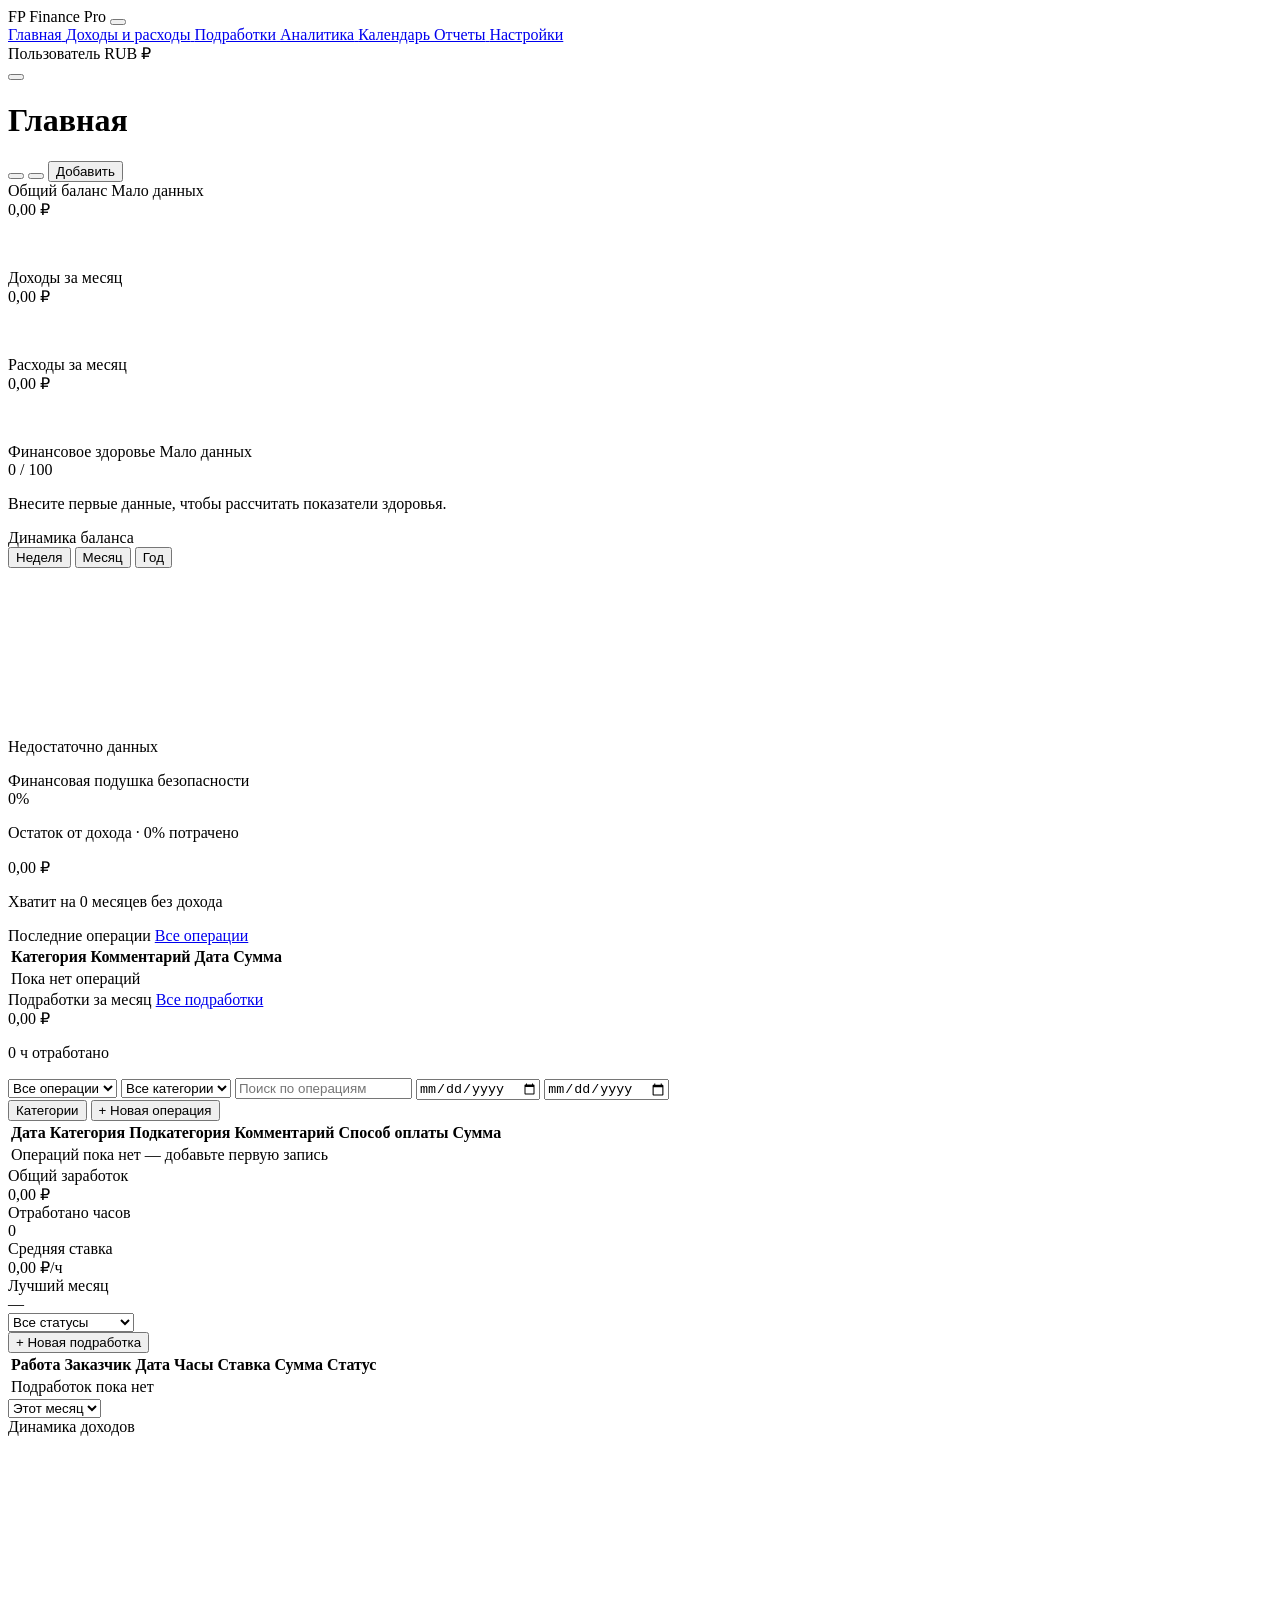
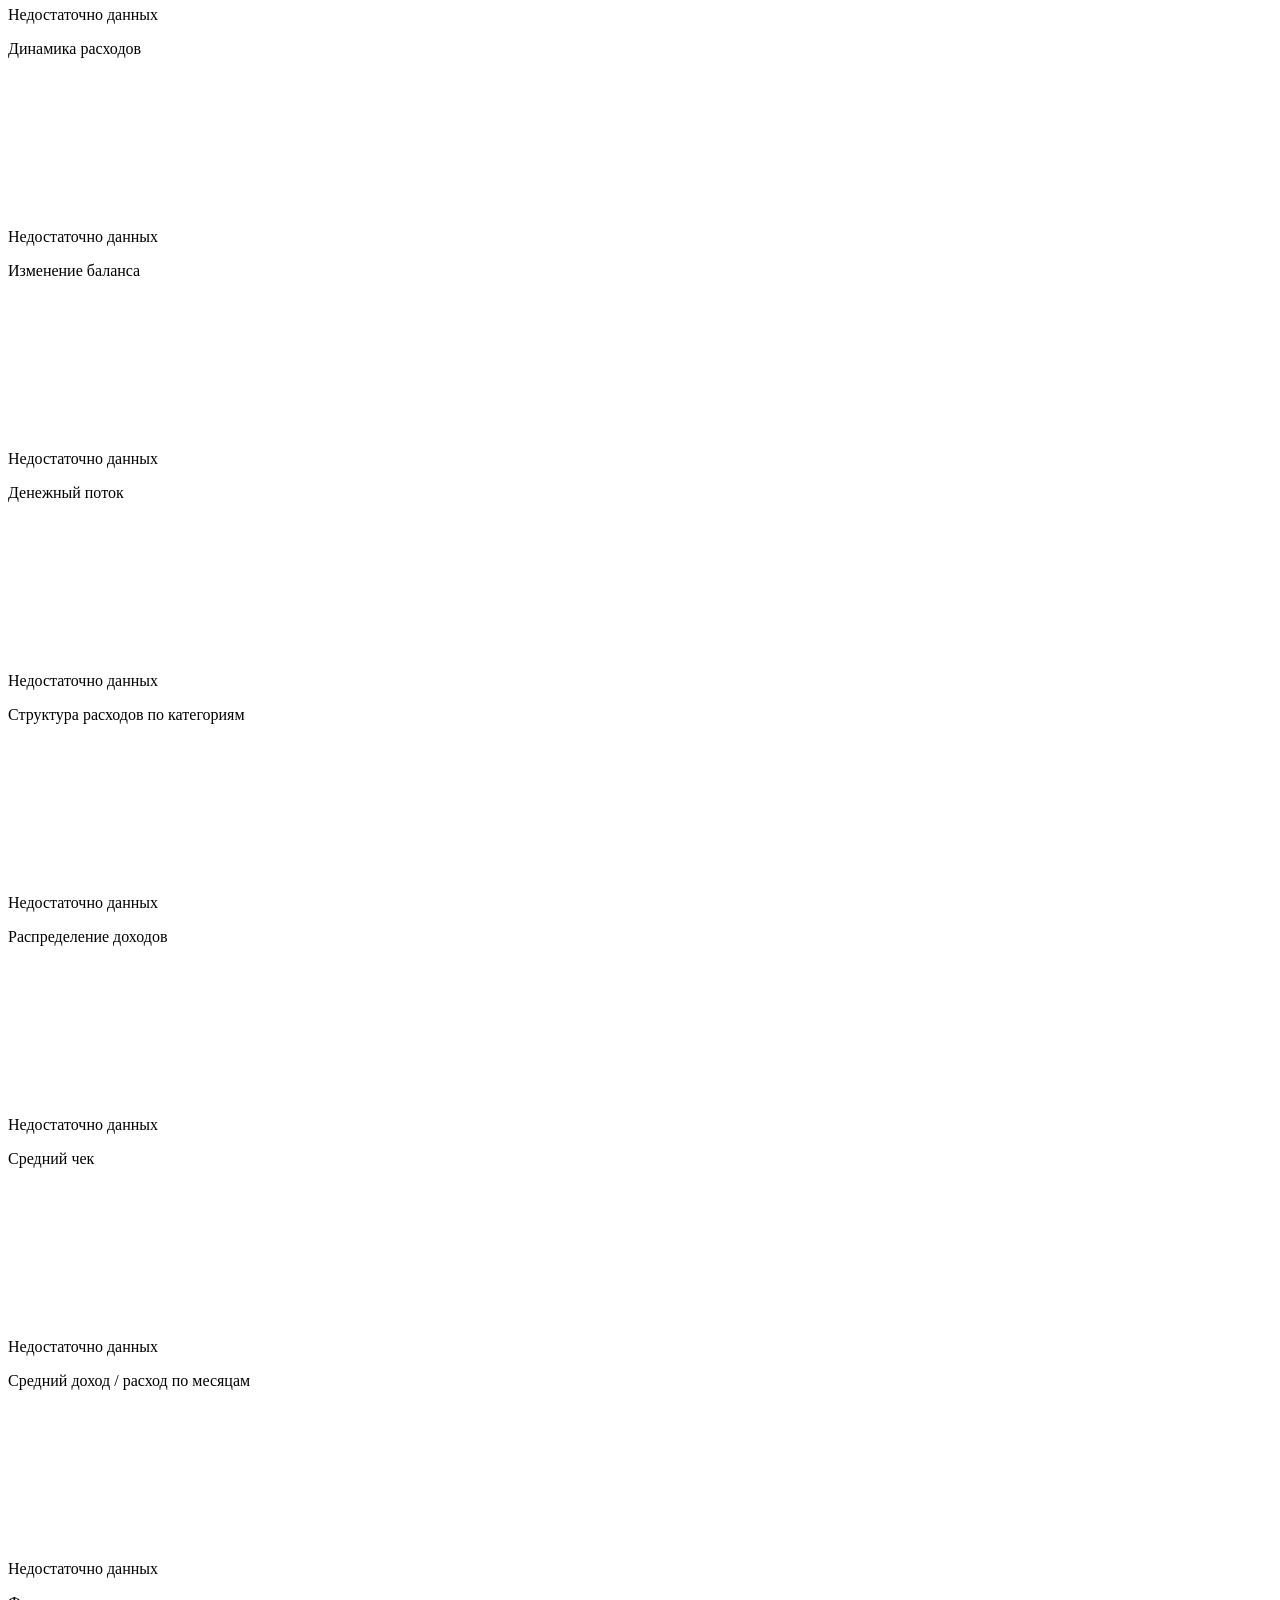
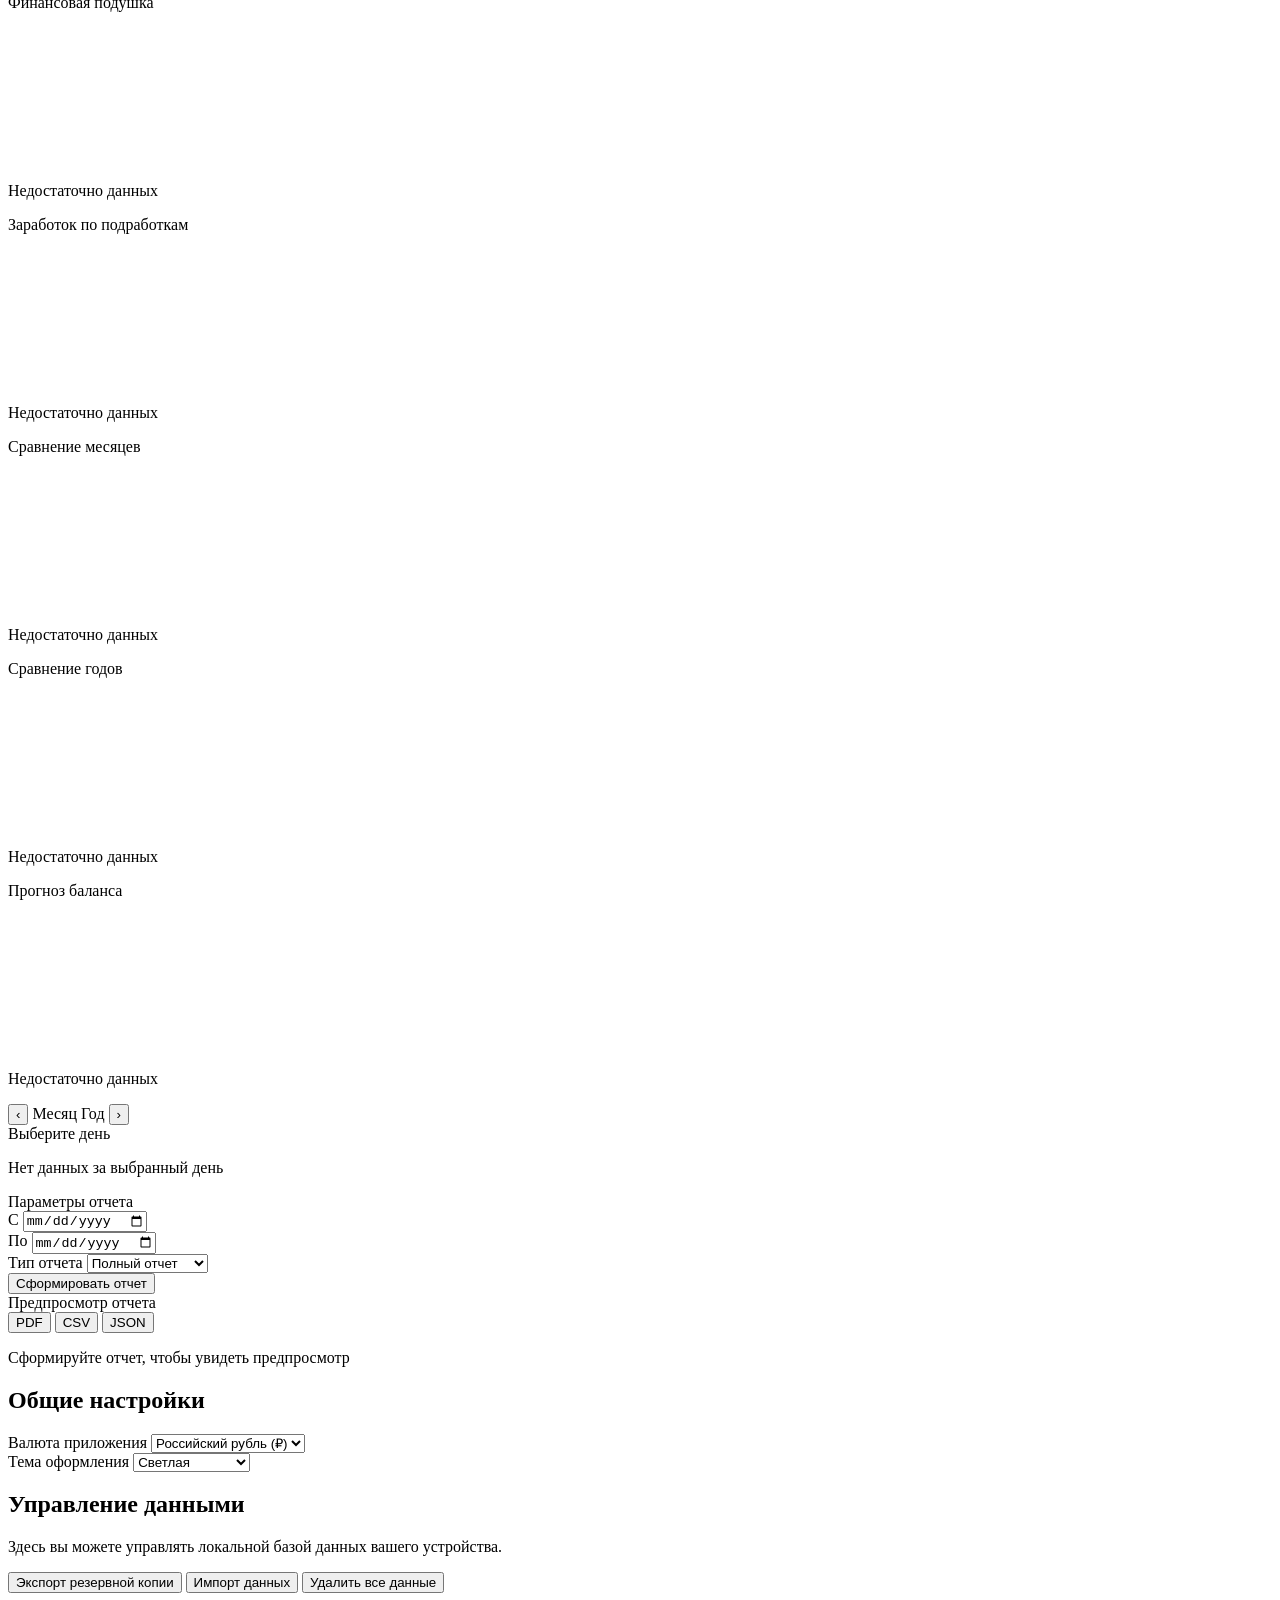
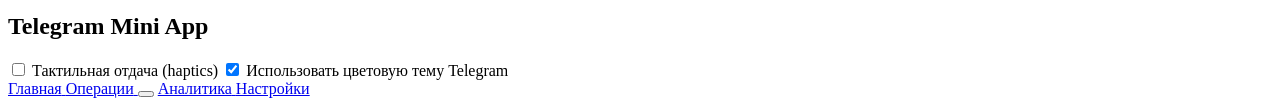
==== commit fcab18c9: "Add files via upload" ====
--- a/index.html
+++ b/index.html
@@ -104,7 +104,7 @@
 
           <div class="cards-grid cards-grid--main">
 
-            <article class="card card--balance">
+            <article class="card card--balance" id="cardBalance" data-open-chart="balance">
               <div class="card__header">
                 <span class="card__label">Общий баланс</span>
                 <span class="card__hint" id="balanceHint">Мало данных</span>
@@ -113,20 +113,22 @@
               <div class="card__chart"><canvas id="balanceMiniChart" height="46"></canvas></div>
             </article>
 
-            <article class="card card--income">
+            <article class="card card--income" id="cardIncome" data-open-chart="cashflow">
               <div class="card__header">
                 <span class="card__label">Доходы за месяц</span>
               </div>
               <div class="card__value" id="totalIncome">0,00 ₽</div>
               <div class="card__delta" id="incomeDelta"></div>
-            </article>
-
-            <article class="card card--expense">
+              <div class="card__chart"><canvas id="incomeMiniChart" height="46"></canvas></div>
+            </article>
+
+            <article class="card card--expense" id="cardExpense" data-open-chart="cashflow">
               <div class="card__header">
                 <span class="card__label">Расходы за месяц</span>
               </div>
               <div class="card__value" id="totalExpense">0,00 ₽</div>
               <div class="card__delta" id="expenseDelta"></div>
+              <div class="card__chart"><canvas id="expenseMiniChart" height="46"></canvas></div>
             </article>
 
             <article class="card card--health">
@@ -688,6 +690,61 @@
       </div>
     </div>
 
+    <!-- Модалка: подробный график баланса ("Денег всего") -->
+    <div class="modal modal--chart-detail" id="modalBalanceDetail" hidden>
+      <div class="modal__header">
+        <button class="modal__close-text" data-close-modal>Закрыть</button>
+        <h3 class="modal__title">Денег всего</h3>
+        <span style="width:56px"></span>
+      </div>
+      <div class="modal__body">
+        <div class="chart-detail__value" id="chartDetailBalanceValue">0,00 ₽</div>
+        <div class="card__period-switch" id="detailBalancePeriodSwitch">
+          <button type="button" class="period-btn" data-period="week">Неделя</button>
+          <button type="button" class="period-btn active" data-period="month">Месяц</button>
+          <button type="button" class="period-btn" data-period="year">Год</button>
+        </div>
+        <div class="chart-detail__canvas-wrap chart-container chart-container--empty" id="chartDetailBalanceContainer">
+          <canvas id="chartDetailBalanceCanvas"></canvas>
+          <p class="chart-placeholder">Недостаточно данных</p>
+        </div>
+        <div class="chart-detail__insight">
+          <div class="chart-detail__insight-title" id="chartDetailBalanceInsightTitle">Пользуйтесь картой активнее</div>
+          <span class="chart-detail__insight-pill" id="chartDetailBalanceInsightPill">Мало данных</span>
+        </div>
+      </div>
+    </div>
+
+    <!-- Модалка: подробный график доходов/расходов ("Остаток от дохода") -->
+    <div class="modal modal--chart-detail" id="modalCashflowDetail" hidden>
+      <div class="modal__header">
+        <button class="modal__close-text" data-close-modal>Закрыть</button>
+        <h3 class="modal__title">Остаток от дохода</h3>
+        <span style="width:56px"></span>
+      </div>
+      <div class="modal__body">
+        <div class="chart-detail__value" id="chartDetailCashflowValue">0,00 ₽</div>
+        <div class="chart-detail__stats">
+          <div class="chart-detail__stat">
+            <div class="chart-detail__stat-label">Траты</div>
+            <div class="chart-detail__stat-value chart-detail__stat-value--expense" id="chartDetailExpenseValue">0,00 ₽</div>
+          </div>
+          <div class="chart-detail__stat">
+            <div class="chart-detail__stat-label">Доходы</div>
+            <div class="chart-detail__stat-value chart-detail__stat-value--income" id="chartDetailIncomeValue">0,00 ₽</div>
+          </div>
+        </div>
+        <div class="chart-detail__canvas-wrap chart-container chart-container--empty" id="chartDetailCashflowContainer">
+          <canvas id="chartDetailCashflowCanvas"></canvas>
+          <p class="chart-placeholder">Недостаточно данных</p>
+        </div>
+        <div class="chart-detail__insight">
+          <div class="chart-detail__insight-title" id="chartDetailCashflowInsightTitle">Мало данных, чтобы дать рекомендацию</div>
+          <span class="chart-detail__insight-pill" id="chartDetailCashflowInsightPill">Мало данных</span>
+        </div>
+      </div>
+    </div>
+
   </div>
 
   <!-- ===================== УВЕДОМЛЕНИЯ / TOASTS ===================== -->
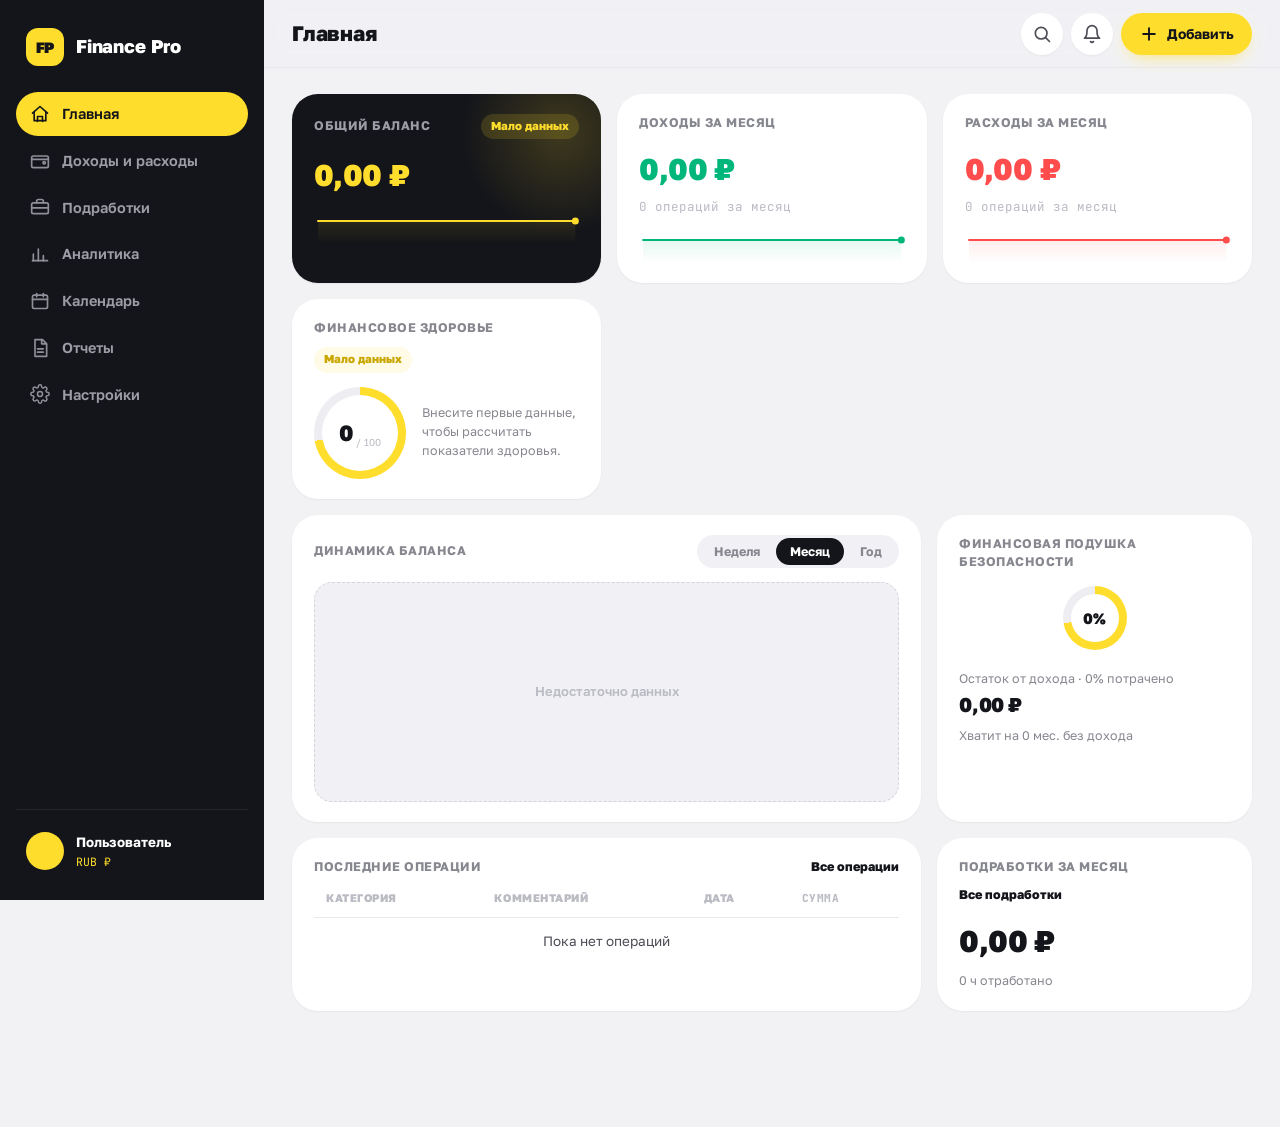
==== commit 1e98c0f6: "Add files via upload" ====
--- a/index.html
+++ b/index.html
@@ -333,6 +333,7 @@
 
           <div class="page-toolbar">
             <div class="page-toolbar__filters">
+              <select class="select" id="analyticsMonth"></select>
               <select class="select" id="analyticsPeriod">
                 <option value="month">Этот месяц</option>
                 <option value="quarter">Квартал</option>
--- a/style.css
+++ b/style.css
@@ -0,0 +1,1411 @@
+/* ==========================================================================
+   FINANCE PRO 2.0 — дизайн-система
+   Стиль: современное российское банковское приложение — чёрный + фирменный
+   жёлтый акцент, жирная закруглённая типографика, крупные пилюли-кнопки,
+   плоские карточки без рамок с мягкой тенью. Крупная чёрная карта баланса
+   с жёлтой суммой — как главный экран мобильного банка.
+   ========================================================================== */
+
+@import url("https://fonts.googleapis.com/css2?family=Golos+Text:wght@400;500;600;700;800;900&family=JetBrains+Mono:wght@400;500;600;700&display=swap");
+
+/* ==========================================================================
+   1. ТОКЕНЫ
+   ========================================================================== */
+
+:root {
+  /* --- цвет: фон / поверхности --- */
+  --bg: #F2F2F5;
+  --bg-soft: #E9E9EE;
+  --surface: #FFFFFF;
+  --surface-sunken: #F1F1F5;
+
+  /* --- цвет: чернила / текст --- */
+  --ink: #14151A;
+  --ink-soft: #4B4C55;
+  --ink-muted: #86878F;
+  --ink-faint: #BABBC3;
+
+  /* --- цвет: бренд (чёрный + жёлтый) --- */
+  --black: #14151A;
+  --black-soft: #1F2027;
+  --black-softer: #2A2B33;
+
+  --yellow-700: #C9A600;
+  --yellow-600: #EFC800;
+  --yellow-500: #FFDD2D;
+  --yellow-400: #FFE666;
+  --yellow-100: #FFF3B8;
+  --yellow-50:  #FFFBE6;
+
+  /* --- цвет: семантика --- */
+  --income: #00B67A;
+  --income-bg: #E2F8EF;
+  --expense: #FF4D4D;
+  --expense-bg: #FFEBEB;
+  --danger: #FF4D4D;
+  --danger-strong: #E23636;
+
+  /* --- границы / тени --- */
+  --border: #E7E7EC;
+  --border-soft: #EEEEF2;
+  --border-strong: #D4D5DC;
+  --shadow-sm: 0 1px 2px rgba(20, 21, 26, 0.05);
+  --shadow-md: 0 10px 28px -14px rgba(20, 21, 26, 0.22);
+  --shadow-lg: 0 26px 52px -20px rgba(20, 21, 26, 0.34);
+  --shadow-inset: inset 0 1px 0 rgba(255, 255, 255, 0.6);
+
+  /* --- радиусы (крупные, как в мобильном банке) --- */
+  --r-sm: 12px;
+  --r-md: 18px;
+  --r-lg: 26px;
+  --r-pill: 999px;
+
+  /* --- типографика --- */
+  --font-display: "Golos Text", -apple-system, "Segoe UI", sans-serif;
+  --font-body: "Golos Text", -apple-system, BlinkMacSystemFont, "Segoe UI", sans-serif;
+  --font-mono: "JetBrains Mono", ui-monospace, SFMono-Regular, Menlo, monospace;
+
+  /* --- сетка --- */
+  --sidebar-w: 264px;
+  --topbar-h: 68px;
+  --bottom-nav-h: 70px;
+  --content-max: 1240px;
+
+  --ease: cubic-bezier(0.22, 1, 0.36, 1);
+}
+
+/* ==========================================================================
+   2. RESET / БАЗА
+   ========================================================================== */
+
+*, *::before, *::after { box-sizing: border-box; }
+
+html, body {
+  height: 100%;
+  margin: 0;
+  padding: 0;
+}
+
+body {
+  background: var(--bg);
+  color: var(--ink);
+  font-family: var(--font-body);
+  font-size: 15px;
+  line-height: 1.5;
+  -webkit-font-smoothing: antialiased;
+  -webkit-tap-highlight-color: transparent;
+  overscroll-behavior-y: none;
+}
+
+h1, h2, h3, h4, p { margin: 0; }
+
+a { color: inherit; text-decoration: none; }
+
+button {
+  font-family: inherit;
+  cursor: pointer;
+  border: none;
+  background: none;
+  color: inherit;
+}
+
+input, select, textarea {
+  font-family: inherit;
+  font-size: inherit;
+  color: inherit;
+}
+
+[hidden] { display: none !important; }
+
+ul { list-style: none; margin: 0; padding: 0; }
+
+::selection { background: var(--yellow-400); color: var(--black); }
+
+/* тонкий скроллбар */
+* { scrollbar-width: thin; scrollbar-color: var(--border-strong) transparent; }
+*::-webkit-scrollbar { width: 8px; height: 8px; }
+*::-webkit-scrollbar-thumb { background: var(--border-strong); border-radius: var(--r-pill); }
+*::-webkit-scrollbar-track { background: transparent; }
+
+:focus-visible {
+  outline: 2px solid var(--yellow-600);
+  outline-offset: 2px;
+  border-radius: 4px;
+}
+
+@media (prefers-reduced-motion: reduce) {
+  *, *::before, *::after {
+    animation-duration: 0.001ms !important;
+    animation-iteration-count: 1 !important;
+    transition-duration: 0.001ms !important;
+  }
+}
+
+/* ==========================================================================
+   3. ИКОНКИ (SVG-маски через data-icon) — без изменений в разметке/механике
+   ========================================================================== */
+
+[data-icon] {
+  display: inline-block;
+  width: 20px;
+  height: 20px;
+  background-color: currentColor;
+  -webkit-mask-repeat: no-repeat;
+  mask-repeat: no-repeat;
+  -webkit-mask-position: center;
+  mask-position: center;
+  -webkit-mask-size: contain;
+  mask-size: contain;
+  flex-shrink: 0;
+}
+
+[data-icon="home"] { -webkit-mask-image: url("data:image/svg+xml,%3Csvg xmlns='http://www.w3.org/2000/svg' viewBox='0 0 24 24' fill='none' stroke='%23000' stroke-width='2' stroke-linecap='round' stroke-linejoin='round'%3E%3Cpath d='M3 11l9-8 9 8'/%3E%3Cpath d='M5 10v10h14V10'/%3E%3Cpath d='M9 21v-6h6v6'/%3E%3C/svg%3E"); mask-image: url("data:image/svg+xml,%3Csvg xmlns='http://www.w3.org/2000/svg' viewBox='0 0 24 24' fill='none' stroke='%23000' stroke-width='2' stroke-linecap='round' stroke-linejoin='round'%3E%3Cpath d='M3 11l9-8 9 8'/%3E%3Cpath d='M5 10v10h14V10'/%3E%3Cpath d='M9 21v-6h6v6'/%3E%3C/svg%3E"); }
+
+[data-icon="wallet"] { -webkit-mask-image: url("data:image/svg+xml,%3Csvg xmlns='http://www.w3.org/2000/svg' viewBox='0 0 24 24' fill='none' stroke='%23000' stroke-width='2' stroke-linecap='round' stroke-linejoin='round'%3E%3Crect x='2' y='6' width='20' height='14' rx='2'/%3E%3Cpath d='M2 10h20'/%3E%3Ccircle cx='17' cy='14' r='1.4'/%3E%3C/svg%3E"); mask-image: url("data:image/svg+xml,%3Csvg xmlns='http://www.w3.org/2000/svg' viewBox='0 0 24 24' fill='none' stroke='%23000' stroke-width='2' stroke-linecap='round' stroke-linejoin='round'%3E%3Crect x='2' y='6' width='20' height='14' rx='2'/%3E%3Cpath d='M2 10h20'/%3E%3Ccircle cx='17' cy='14' r='1.4'/%3E%3C/svg%3E"); }
+
+[data-icon="briefcase"] { -webkit-mask-image: url("data:image/svg+xml,%3Csvg xmlns='http://www.w3.org/2000/svg' viewBox='0 0 24 24' fill='none' stroke='%23000' stroke-width='2' stroke-linecap='round' stroke-linejoin='round'%3E%3Crect x='2' y='7' width='20' height='13' rx='2'/%3E%3Cpath d='M8 7V5a2 2 0 0 1 2-2h4a2 2 0 0 1 2 2v2'/%3E%3Cpath d='M2 13h20'/%3E%3C/svg%3E"); mask-image: url("data:image/svg+xml,%3Csvg xmlns='http://www.w3.org/2000/svg' viewBox='0 0 24 24' fill='none' stroke='%23000' stroke-width='2' stroke-linecap='round' stroke-linejoin='round'%3E%3Crect x='2' y='7' width='20' height='13' rx='2'/%3E%3Cpath d='M8 7V5a2 2 0 0 1 2-2h4a2 2 0 0 1 2 2v2'/%3E%3Cpath d='M2 13h20'/%3E%3C/svg%3E"); }
+
+[data-icon="trending-up"] { -webkit-mask-image: url("data:image/svg+xml,%3Csvg xmlns='http://www.w3.org/2000/svg' viewBox='0 0 24 24' fill='none' stroke='%23000' stroke-width='2' stroke-linecap='round' stroke-linejoin='round'%3E%3Cpolyline points='3 17 9 11 13 15 21 6'/%3E%3Cpolyline points='15 6 21 6 21 12'/%3E%3C/svg%3E"); mask-image: url("data:image/svg+xml,%3Csvg xmlns='http://www.w3.org/2000/svg' viewBox='0 0 24 24' fill='none' stroke='%23000' stroke-width='2' stroke-linecap='round' stroke-linejoin='round'%3E%3Cpolyline points='3 17 9 11 13 15 21 6'/%3E%3Cpolyline points='15 6 21 6 21 12'/%3E%3C/svg%3E"); }
+
+[data-icon="piggy-bank"] { -webkit-mask-image: url("data:image/svg+xml,%3Csvg xmlns='http://www.w3.org/2000/svg' viewBox='0 0 24 24' fill='none' stroke='%23000' stroke-width='2' stroke-linecap='round' stroke-linejoin='round'%3E%3Cpath d='M4 12a6 6 0 0 1 6-6h4a6 6 0 0 1 6 6v2a2 2 0 0 1-2 2h-1l-1 3H9l-1-2H6a2 2 0 0 1-2-2z'/%3E%3Ccircle cx='8' cy='12' r='1'/%3E%3Cpath d='M17 9V6'/%3E%3C/svg%3E"); mask-image: url("data:image/svg+xml,%3Csvg xmlns='http://www.w3.org/2000/svg' viewBox='0 0 24 24' fill='none' stroke='%23000' stroke-width='2' stroke-linecap='round' stroke-linejoin='round'%3E%3Cpath d='M4 12a6 6 0 0 1 6-6h4a6 6 0 0 1 6 6v2a2 2 0 0 1-2 2h-1l-1 3H9l-1-2H6a2 2 0 0 1-2-2z'/%3E%3Ccircle cx='8' cy='12' r='1'/%3E%3Cpath d='M17 9V6'/%3E%3C/svg%3E"); }
+
+[data-icon="bar-chart"] { -webkit-mask-image: url("data:image/svg+xml,%3Csvg xmlns='http://www.w3.org/2000/svg' viewBox='0 0 24 24' fill='none' stroke='%23000' stroke-width='2' stroke-linecap='round' stroke-linejoin='round'%3E%3Cline x1='4' y1='20' x2='4' y2='12'/%3E%3Cline x1='10' y1='20' x2='10' y2='6'/%3E%3Cline x1='16' y1='20' x2='16' y2='14'/%3E%3Cline x1='21' y1='20' x2='3' y2='20'/%3E%3C/svg%3E"); mask-image: url("data:image/svg+xml,%3Csvg xmlns='http://www.w3.org/2000/svg' viewBox='0 0 24 24' fill='none' stroke='%23000' stroke-width='2' stroke-linecap='round' stroke-linejoin='round'%3E%3Cline x1='4' y1='20' x2='4' y2='12'/%3E%3Cline x1='10' y1='20' x2='10' y2='6'/%3E%3Cline x1='16' y1='20' x2='16' y2='14'/%3E%3Cline x1='21' y1='20' x2='3' y2='20'/%3E%3C/svg%3E"); }
+
+[data-icon="calendar"] { -webkit-mask-image: url("data:image/svg+xml,%3Csvg xmlns='http://www.w3.org/2000/svg' viewBox='0 0 24 24' fill='none' stroke='%23000' stroke-width='2' stroke-linecap='round' stroke-linejoin='round'%3E%3Crect x='3' y='5' width='18' height='16' rx='2'/%3E%3Cline x1='3' y1='10' x2='21' y2='10'/%3E%3Cline x1='8' y1='3' x2='8' y2='7'/%3E%3Cline x1='16' y1='3' x2='16' y2='7'/%3E%3C/svg%3E"); mask-image: url("data:image/svg+xml,%3Csvg xmlns='http://www.w3.org/2000/svg' viewBox='0 0 24 24' fill='none' stroke='%23000' stroke-width='2' stroke-linecap='round' stroke-linejoin='round'%3E%3Crect x='3' y='5' width='18' height='16' rx='2'/%3E%3Cline x1='3' y1='10' x2='21' y2='10'/%3E%3Cline x1='8' y1='3' x2='8' y2='7'/%3E%3Cline x1='16' y1='3' x2='16' y2='7'/%3E%3C/svg%3E"); }
+
+[data-icon="file-text"] { -webkit-mask-image: url("data:image/svg+xml,%3Csvg xmlns='http://www.w3.org/2000/svg' viewBox='0 0 24 24' fill='none' stroke='%23000' stroke-width='2' stroke-linecap='round' stroke-linejoin='round'%3E%3Cpath d='M6 2h9l5 5v15H6z'/%3E%3Cpath d='M14 2v5h5'/%3E%3Cline x1='9' y1='13' x2='16' y2='13'/%3E%3Cline x1='9' y1='17' x2='16' y2='17'/%3E%3C/svg%3E"); mask-image: url("data:image/svg+xml,%3Csvg xmlns='http://www.w3.org/2000/svg' viewBox='0 0 24 24' fill='none' stroke='%23000' stroke-width='2' stroke-linecap='round' stroke-linejoin='round'%3E%3Cpath d='M6 2h9l5 5v15H6z'/%3E%3Cpath d='M14 2v5h5'/%3E%3Cline x1='9' y1='13' x2='16' y2='13'/%3E%3Cline x1='9' y1='17' x2='16' y2='17'/%3E%3C/svg%3E"); }
+
+[data-icon="settings"] { -webkit-mask-image: url("data:image/svg+xml,%3Csvg xmlns='http://www.w3.org/2000/svg' viewBox='0 0 24 24' fill='none' stroke='%23000' stroke-width='1.8' stroke-linecap='round' stroke-linejoin='round'%3E%3Ccircle cx='12' cy='12' r='3'/%3E%3Cpath d='M19.4 15a1.7 1.7 0 0 0 .34 1.87l.06.06a2 2 0 1 1-2.83 2.83l-.06-.06a1.7 1.7 0 0 0-1.87-.34 1.7 1.7 0 0 0-1 1.55V21a2 2 0 1 1-4 0v-.09a1.7 1.7 0 0 0-1-1.55 1.7 1.7 0 0 0-1.87.34l-.06.06a2 2 0 1 1-2.83-2.83l.06-.06a1.7 1.7 0 0 0 .34-1.87 1.7 1.7 0 0 0-1.55-1H3a2 2 0 1 1 0-4h.09a1.7 1.7 0 0 0 1.55-1 1.7 1.7 0 0 0-.34-1.87l-.06-.06a2 2 0 1 1 2.83-2.83l.06.06a1.7 1.7 0 0 0 1.87.34H9a1.7 1.7 0 0 0 1-1.55V3a2 2 0 1 1 4 0v.09a1.7 1.7 0 0 0 1 1.55 1.7 1.7 0 0 0 1.87-.34l.06-.06a2 2 0 1 1 2.83 2.83l-.06.06a1.7 1.7 0 0 0-.34 1.87V9a1.7 1.7 0 0 0 1.55 1H21a2 2 0 1 1 0 4h-.09a1.7 1.7 0 0 0-1.55 1z'/%3E%3C/svg%3E"); mask-image: url("data:image/svg+xml,%3Csvg xmlns='http://www.w3.org/2000/svg' viewBox='0 0 24 24' fill='none' stroke='%23000' stroke-width='1.8' stroke-linecap='round' stroke-linejoin='round'%3E%3Ccircle cx='12' cy='12' r='3'/%3E%3Cpath d='M19.4 15a1.7 1.7 0 0 0 .34 1.87l.06.06a2 2 0 1 1-2.83 2.83l-.06-.06a1.7 1.7 0 0 0-1.87-.34 1.7 1.7 0 0 0-1 1.55V21a2 2 0 1 1-4 0v-.09a1.7 1.7 0 0 0-1-1.55 1.7 1.7 0 0 0-1.87.34l-.06.06a2 2 0 1 1-2.83-2.83l.06-.06a1.7 1.7 0 0 0 .34-1.87 1.7 1.7 0 0 0-1.55-1H3a2 2 0 1 1 0-4h.09a1.7 1.7 0 0 0 1.55-1 1.7 1.7 0 0 0-.34-1.87l-.06-.06a2 2 0 1 1 2.83-2.83l.06.06a1.7 1.7 0 0 0 1.87.34H9a1.7 1.7 0 0 0 1-1.55V3a2 2 0 1 1 4 0v.09a1.7 1.7 0 0 0 1 1.55 1.7 1.7 0 0 0 1.87-.34l.06-.06a2 2 0 1 1 2.83 2.83l-.06.06a1.7 1.7 0 0 0-.34 1.87V9a1.7 1.7 0 0 0 1.55 1H21a2 2 0 1 1 0 4h-.09a1.7 1.7 0 0 0-1.55 1z'/%3E%3C/svg%3E"); }
+
+[data-icon="x"] { -webkit-mask-image: url("data:image/svg+xml,%3Csvg xmlns='http://www.w3.org/2000/svg' viewBox='0 0 24 24' fill='none' stroke='%23000' stroke-width='2' stroke-linecap='round' stroke-linejoin='round'%3E%3Cline x1='18' y1='6' x2='6' y2='18'/%3E%3Cline x1='6' y1='6' x2='18' y2='18'/%3E%3C/svg%3E"); mask-image: url("data:image/svg+xml,%3Csvg xmlns='http://www.w3.org/2000/svg' viewBox='0 0 24 24' fill='none' stroke='%23000' stroke-width='2' stroke-linecap='round' stroke-linejoin='round'%3E%3Cline x1='18' y1='6' x2='6' y2='18'/%3E%3Cline x1='6' y1='6' x2='18' y2='18'/%3E%3C/svg%3E"); }
+
+[data-icon="menu"] { -webkit-mask-image: url("data:image/svg+xml,%3Csvg xmlns='http://www.w3.org/2000/svg' viewBox='0 0 24 24' fill='none' stroke='%23000' stroke-width='2' stroke-linecap='round' stroke-linejoin='round'%3E%3Cline x1='3' y1='6' x2='21' y2='6'/%3E%3Cline x1='3' y1='12' x2='21' y2='12'/%3E%3Cline x1='3' y1='18' x2='21' y2='18'/%3E%3C/svg%3E"); mask-image: url("data:image/svg+xml,%3Csvg xmlns='http://www.w3.org/2000/svg' viewBox='0 0 24 24' fill='none' stroke='%23000' stroke-width='2' stroke-linecap='round' stroke-linejoin='round'%3E%3Cline x1='3' y1='6' x2='21' y2='6'/%3E%3Cline x1='3' y1='12' x2='21' y2='12'/%3E%3Cline x1='3' y1='18' x2='21' y2='18'/%3E%3C/svg%3E"); }
+
+[data-icon="search"] { -webkit-mask-image: url("data:image/svg+xml,%3Csvg xmlns='http://www.w3.org/2000/svg' viewBox='0 0 24 24' fill='none' stroke='%23000' stroke-width='2' stroke-linecap='round' stroke-linejoin='round'%3E%3Ccircle cx='11' cy='11' r='7'/%3E%3Cline x1='21' y1='21' x2='16.65' y2='16.65'/%3E%3C/svg%3E"); mask-image: url("data:image/svg+xml,%3Csvg xmlns='http://www.w3.org/2000/svg' viewBox='0 0 24 24' fill='none' stroke='%23000' stroke-width='2' stroke-linecap='round' stroke-linejoin='round'%3E%3Ccircle cx='11' cy='11' r='7'/%3E%3Cline x1='21' y1='21' x2='16.65' y2='16.65'/%3E%3C/svg%3E"); }
+
+[data-icon="bell"] { -webkit-mask-image: url("data:image/svg+xml,%3Csvg xmlns='http://www.w3.org/2000/svg' viewBox='0 0 24 24' fill='none' stroke='%23000' stroke-width='2' stroke-linecap='round' stroke-linejoin='round'%3E%3Cpath d='M18 8a6 6 0 0 0-12 0c0 7-3 9-3 9h18s-3-2-3-9'/%3E%3Cpath d='M13.73 21a2 2 0 0 1-3.46 0'/%3E%3C/svg%3E"); mask-image: url("data:image/svg+xml,%3Csvg xmlns='http://www.w3.org/2000/svg' viewBox='0 0 24 24' fill='none' stroke='%23000' stroke-width='2' stroke-linecap='round' stroke-linejoin='round'%3E%3Cpath d='M18 8a6 6 0 0 0-12 0c0 7-3 9-3 9h18s-3-2-3-9'/%3E%3Cpath d='M13.73 21a2 2 0 0 1-3.46 0'/%3E%3C/svg%3E"); }
+
+[data-icon="plus"] { -webkit-mask-image: url("data:image/svg+xml,%3Csvg xmlns='http://www.w3.org/2000/svg' viewBox='0 0 24 24' fill='none' stroke='%23000' stroke-width='2.3' stroke-linecap='round' stroke-linejoin='round'%3E%3Cline x1='12' y1='5' x2='12' y2='19'/%3E%3Cline x1='5' y1='12' x2='19' y2='12'/%3E%3C/svg%3E"); mask-image: url("data:image/svg+xml,%3Csvg xmlns='http://www.w3.org/2000/svg' viewBox='0 0 24 24' fill='none' stroke='%23000' stroke-width='2.3' stroke-linecap='round' stroke-linejoin='round'%3E%3Cline x1='12' y1='5' x2='12' y2='19'/%3E%3Cline x1='5' y1='12' x2='19' y2='12'/%3E%3C/svg%3E"); }
+
+[data-icon="download"] { -webkit-mask-image: url("data:image/svg+xml,%3Csvg xmlns='http://www.w3.org/2000/svg' viewBox='0 0 24 24' fill='none' stroke='%23000' stroke-width='2' stroke-linecap='round' stroke-linejoin='round'%3E%3Cpath d='M21 15v4a2 2 0 0 1-2 2H5a2 2 0 0 1-2-2v-4'/%3E%3Cpolyline points='7 10 12 15 17 10'/%3E%3Cline x1='12' y1='15' x2='12' y2='3'/%3E%3C/svg%3E"); mask-image: url("data:image/svg+xml,%3Csvg xmlns='http://www.w3.org/2000/svg' viewBox='0 0 24 24' fill='none' stroke='%23000' stroke-width='2' stroke-linecap='round' stroke-linejoin='round'%3E%3Cpath d='M21 15v4a2 2 0 0 1-2 2H5a2 2 0 0 1-2-2v-4'/%3E%3Cpolyline points='7 10 12 15 17 10'/%3E%3Cline x1='12' y1='15' x2='12' y2='3'/%3E%3C/svg%3E"); }
+
+[data-icon="upload"] { -webkit-mask-image: url("data:image/svg+xml,%3Csvg xmlns='http://www.w3.org/2000/svg' viewBox='0 0 24 24' fill='none' stroke='%23000' stroke-width='2' stroke-linecap='round' stroke-linejoin='round'%3E%3Cpath d='M21 15v4a2 2 0 0 1-2 2H5a2 2 0 0 1-2-2v-4'/%3E%3Cpolyline points='17 8 12 3 7 8'/%3E%3Cline x1='12' y1='3' x2='12' y2='15'/%3E%3C/svg%3E"); mask-image: url("data:image/svg+xml,%3Csvg xmlns='http://www.w3.org/2000/svg' viewBox='0 0 24 24' fill='none' stroke='%23000' stroke-width='2' stroke-linecap='round' stroke-linejoin='round'%3E%3Cpath d='M21 15v4a2 2 0 0 1-2 2H5a2 2 0 0 1-2-2v-4'/%3E%3Cpolyline points='17 8 12 3 7 8'/%3E%3Cline x1='12' y1='3' x2='12' y2='15'/%3E%3C/svg%3E"); }
+
+[data-icon="trash"] { -webkit-mask-image: url("data:image/svg+xml,%3Csvg xmlns='http://www.w3.org/2000/svg' viewBox='0 0 24 24' fill='none' stroke='%23000' stroke-width='2' stroke-linecap='round' stroke-linejoin='round'%3E%3Cpolyline points='3 6 5 6 21 6'/%3E%3Cpath d='M19 6v14a2 2 0 0 1-2 2H7a2 2 0 0 1-2-2V6'/%3E%3Cpath d='M8 6V4a2 2 0 0 1 2-2h4a2 2 0 0 1 2 2v2'/%3E%3C/svg%3E"); mask-image: url("data:image/svg+xml,%3Csvg xmlns='http://www.w3.org/2000/svg' viewBox='0 0 24 24' fill='none' stroke='%23000' stroke-width='2' stroke-linecap='round' stroke-linejoin='round'%3E%3Cpolyline points='3 6 5 6 21 6'/%3E%3Cpath d='M19 6v14a2 2 0 0 1-2 2H7a2 2 0 0 1-2-2V6'/%3E%3Cpath d='M8 6V4a2 2 0 0 1 2-2h4a2 2 0 0 1 2 2v2'/%3E%3C/svg%3E"); }
+
+/* ==========================================================================
+   4. КАРКАС ПРИЛОЖЕНИЯ
+   ========================================================================== */
+
+.app {
+  display: flex;
+  min-height: 100vh;
+  min-height: 100dvh;
+  background: var(--bg);
+}
+
+/* ---------- sidebar ---------- */
+
+.sidebar {
+  width: var(--sidebar-w);
+  flex-shrink: 0;
+  background: var(--black);
+  color: #C8C9D1;
+  display: flex;
+  flex-direction: column;
+  padding: 22px 16px;
+  position: sticky;
+  top: 0;
+  height: 100vh;
+  height: 100dvh;
+  z-index: 40;
+}
+
+.sidebar__logo {
+  display: flex;
+  align-items: center;
+  gap: 12px;
+  padding: 6px 10px 26px;
+}
+
+.sidebar__logo-icon {
+  display: flex;
+  align-items: center;
+  justify-content: center;
+  width: 38px;
+  height: 38px;
+  border-radius: var(--r-sm);
+  background: var(--yellow-500);
+  color: var(--black);
+  font-family: var(--font-display);
+  font-weight: 900;
+  font-size: 15px;
+  letter-spacing: -0.01em;
+}
+
+.sidebar__logo-text {
+  font-family: var(--font-display);
+  font-weight: 800;
+  font-size: 18.5px;
+  letter-spacing: -0.01em;
+  color: #FFFFFF;
+}
+
+.sidebar__close {
+  display: none;
+  align-items: center;
+  justify-content: center;
+  width: 32px;
+  height: 32px;
+  margin-left: auto;
+  border: none;
+  border-radius: var(--r-pill);
+  background: transparent;
+  color: #C8C9D1;
+  cursor: pointer;
+}
+
+.sidebar__close:hover {
+  background: rgba(255, 255, 255, 0.08);
+  color: #fff;
+}
+
+.sidebar__close .icon {
+  width: 20px;
+  height: 20px;
+  background-color: currentColor;
+}
+
+.sidebar-overlay {
+  display: none;
+}
+
+.sidebar__nav {
+  display: flex;
+  flex-direction: column;
+  gap: 3px;
+  flex: 1;
+  overflow-y: auto;
+}
+
+.nav-item {
+  position: relative;
+  display: flex;
+  align-items: center;
+  gap: 12px;
+  padding: 11px 14px;
+  border-radius: var(--r-pill);
+  color: #9C9DA6;
+  font-size: 14.5px;
+  font-weight: 600;
+  transition: background 0.18s var(--ease), color 0.18s var(--ease);
+}
+
+.nav-item__icon { color: currentColor; opacity: 0.9; }
+
+.nav-item:hover {
+  background: rgba(255, 255, 255, 0.06);
+  color: #fff;
+}
+
+.nav-item.active {
+  background: var(--yellow-500);
+  color: var(--black);
+}
+
+.nav-item.active .nav-item__icon { opacity: 1; }
+
+.sidebar__footer {
+  padding-top: 14px;
+  margin-top: 10px;
+  border-top: 1px solid rgba(255, 255, 255, 0.08);
+}
+
+.sidebar__user {
+  display: flex;
+  align-items: center;
+  gap: 12px;
+  padding: 8px 10px;
+  border-radius: var(--r-sm);
+}
+
+.sidebar__user-avatar {
+  width: 38px;
+  height: 38px;
+  border-radius: 50%;
+  background: var(--yellow-500);
+  flex-shrink: 0;
+}
+
+.sidebar__user-info { display: flex; flex-direction: column; gap: 1px; min-width: 0; }
+
+.sidebar__user-name {
+  font-size: 13.5px;
+  font-weight: 700;
+  color: #fff;
+  white-space: nowrap;
+  overflow: hidden;
+  text-overflow: ellipsis;
+}
+
+.sidebar__user-currency {
+  font-family: var(--font-mono);
+  font-size: 11.5px;
+  color: var(--yellow-500);
+}
+
+/* ---------- main / topbar ---------- */
+
+.main {
+  flex: 1;
+  min-width: 0;
+  display: flex;
+  flex-direction: column;
+}
+
+.topbar {
+  display: flex;
+  align-items: center;
+  gap: 14px;
+  height: var(--topbar-h);
+  padding: 0 28px;
+  background: rgba(242, 242, 245, 0.86);
+  backdrop-filter: blur(10px);
+  -webkit-backdrop-filter: blur(10px);
+  border-bottom: 1px solid var(--border);
+  position: sticky;
+  top: 0;
+  z-index: 30;
+}
+
+.topbar__menu-btn {
+  display: none;
+  align-items: center;
+  justify-content: center;
+  width: 38px;
+  height: 38px;
+  border-radius: var(--r-pill);
+  color: var(--ink);
+  background: var(--surface);
+  border: none;
+  box-shadow: var(--shadow-sm);
+}
+
+.topbar__title {
+  font-family: var(--font-display);
+  font-size: 21px;
+  font-weight: 800;
+  color: var(--ink);
+  letter-spacing: -0.01em;
+  flex: 1;
+  min-width: 0;
+  overflow: hidden;
+  text-overflow: ellipsis;
+  white-space: nowrap;
+}
+
+.topbar__actions { display: flex; align-items: center; gap: 8px; }
+
+.topbar__btn {
+  display: flex;
+  align-items: center;
+  gap: 8px;
+  height: 42px;
+  padding: 0 18px;
+  border-radius: var(--r-pill);
+  font-size: 14px;
+  font-weight: 700;
+  border: none;
+  background: var(--surface);
+  color: var(--ink-soft);
+  box-shadow: var(--shadow-sm);
+  transition: transform 0.15s var(--ease), box-shadow 0.15s var(--ease), background 0.15s var(--ease);
+}
+
+.topbar__btn:hover { box-shadow: var(--shadow-md); }
+.topbar__btn:active { transform: translateY(1px) scale(0.98); }
+
+.topbar__btn--icon {
+  width: 42px;
+  padding: 0;
+  justify-content: center;
+  position: relative;
+}
+
+.topbar__btn--primary {
+  background: var(--yellow-500);
+  color: var(--black);
+  box-shadow: 0 8px 18px -8px rgba(255, 221, 45, 0.7);
+}
+
+.topbar__btn--primary:hover { background: var(--yellow-400); box-shadow: 0 10px 22px -8px rgba(255, 221, 45, 0.8); }
+
+.badge {
+  position: absolute;
+  top: 4px;
+  right: 4px;
+  min-width: 16px;
+  height: 16px;
+  padding: 0 4px;
+  border-radius: var(--r-pill);
+  background: var(--danger);
+  color: #fff;
+  font-size: 10px;
+  font-weight: 800;
+  display: flex;
+  align-items: center;
+  justify-content: center;
+  border: 2px solid var(--bg);
+}
+
+/* ---------- content ---------- */
+
+.content {
+  flex: 1;
+  padding: 26px 28px 100px;
+  max-width: var(--content-max);
+  width: 100%;
+  margin: 0 auto;
+}
+
+.page { display: none; }
+.page.active { display: block; animation: page-in 0.32s var(--ease); }
+
+@keyframes page-in {
+  from { opacity: 0; transform: translateY(6px); }
+  to { opacity: 1; transform: translateY(0); }
+}
+
+/* ==========================================================================
+   5. КАРТОЧКИ / СЕТКИ
+   ========================================================================== */
+
+.cards-grid {
+  display: grid;
+  grid-template-columns: repeat(auto-fit, minmax(220px, 1fr));
+  gap: 16px;
+  margin-bottom: 16px;
+}
+
+.cards-grid--main { grid-template-columns: repeat(auto-fit, minmax(230px, 1fr)); }
+.cards-grid--stats { grid-template-columns: repeat(auto-fit, minmax(180px, 1fr)); }
+.cards-grid--analytics { grid-template-columns: repeat(auto-fit, minmax(280px, 1fr)); }
+
+.dashboard-row {
+  display: grid;
+  grid-template-columns: 2fr 1fr;
+  gap: 16px;
+  margin-bottom: 16px;
+}
+
+.card {
+  background: var(--surface);
+  border: none;
+  border-radius: var(--r-lg);
+  padding: 20px 22px;
+  box-shadow: var(--shadow-sm);
+  min-width: 0;
+  transition: box-shadow 0.22s var(--ease), transform 0.22s var(--ease);
+}
+
+.card:hover { box-shadow: var(--shadow-md); }
+
+.card--wide { grid-column: span 1; }
+
+.card__header {
+  display: flex;
+  align-items: center;
+  justify-content: space-between;
+  gap: 10px;
+  margin-bottom: 14px;
+  flex-wrap: wrap;
+}
+
+.card__label {
+  font-size: 12.5px;
+  font-weight: 700;
+  text-transform: uppercase;
+  letter-spacing: 0.04em;
+  color: var(--ink-muted);
+}
+
+.card__hint {
+  font-size: 11.5px;
+  font-weight: 800;
+  padding: 4px 10px;
+  border-radius: var(--r-pill);
+  background: var(--yellow-50);
+  color: var(--yellow-700);
+}
+
+.card__value {
+  font-family: var(--font-display);
+  font-size: 30px;
+  font-weight: 800;
+  color: var(--ink);
+  font-variant-numeric: tabular-nums;
+  letter-spacing: -0.02em;
+}
+
+.card__value--small { font-size: 20px; }
+
+.card__delta {
+  margin-top: 6px;
+  font-family: var(--font-mono);
+  font-size: 12.5px;
+  color: var(--ink-faint);
+}
+
+.card__note {
+  margin-top: 8px;
+  font-size: 12.5px;
+  color: var(--ink-muted);
+}
+
+.card__link {
+  font-size: 12.5px;
+  font-weight: 800;
+  color: var(--ink);
+}
+.card__link:hover { color: var(--yellow-700); text-decoration: underline; }
+
+/* --- смысловые варианты карточек баланса --- */
+
+.card--balance {
+  background: var(--black);
+  color: #fff;
+  position: relative;
+  overflow: hidden;
+}
+
+.card--balance::before {
+  content: "";
+  position: absolute;
+  top: -60px; right: -60px;
+  width: 200px; height: 200px;
+  border-radius: 50%;
+  background: radial-gradient(circle, rgba(255, 221, 45, 0.18), transparent 70%);
+}
+
+.card--balance .card__label { color: #9C9DA6; }
+.card--balance .card__value { color: var(--yellow-500); }
+.card--balance .card__hint { background: rgba(255, 221, 45, 0.15); color: var(--yellow-500); }
+
+.card--income .card__value { color: var(--income); }
+.card--expense .card__value { color: var(--expense); }
+
+.card--health .card__health-indicator {
+  display: flex;
+  align-items: center;
+  gap: 16px;
+}
+
+.card__health-note { font-size: 12.5px; color: var(--ink-muted); line-height: 1.5; }
+
+.card--pillow { display: flex; flex-direction: column; }
+
+.card--stat .card__value { font-size: 22px; }
+
+/* --- переключатель периода --- */
+
+.card__period-switch {
+  display: flex;
+  gap: 2px;
+  background: var(--surface-sunken);
+  border-radius: var(--r-pill);
+  padding: 3px;
+}
+
+.period-btn {
+  padding: 6px 14px;
+  border-radius: var(--r-pill);
+  font-size: 12.5px;
+  font-weight: 700;
+  color: var(--ink-muted);
+  transition: background 0.15s var(--ease), color 0.15s var(--ease);
+}
+
+.period-btn.active {
+  background: var(--black);
+  color: #fff;
+}
+
+/* --- «кольцо» показателя --- */
+
+.ring-chart {
+  position: relative;
+  width: 92px;
+  height: 92px;
+  border-radius: 50%;
+  flex-shrink: 0;
+  display: flex;
+  align-items: center;
+  justify-content: center;
+  background: conic-gradient(var(--yellow-500) 0deg 260deg, var(--border-soft) 260deg 360deg);
+}
+
+.ring-chart::before {
+  content: "";
+  position: absolute;
+  inset: 8px;
+  border-radius: 50%;
+  background: var(--surface);
+}
+
+.ring-chart__value {
+  position: relative;
+  font-family: var(--font-display);
+  font-size: 22px;
+  font-weight: 800;
+  color: var(--ink);
+}
+
+.ring-chart__max {
+  position: relative;
+  font-size: 10px;
+  color: var(--ink-faint);
+  margin-top: 20px;
+  margin-left: 2px;
+}
+
+.ring-chart--small { width: 64px; height: 64px; margin: 0 auto 12px; }
+.ring-chart--small .ring-chart__value { font-size: 15px; }
+
+/* --- мини-графики / графики-заглушки --- */
+
+.card__chart {
+  height: 46px;
+  border-radius: var(--r-sm);
+  position: relative;
+}
+
+.card__chart canvas { display: block; width: 100%; height: 100%; }
+
+.chart-container {
+  height: 220px;
+  border-radius: var(--r-md);
+  position: relative;
+}
+
+.chart-container canvas {
+  display: block;
+  width: 100%;
+  height: 100%;
+}
+
+.chart-container .chart-placeholder { display: none; }
+
+.chart-container--empty canvas { display: none; }
+.chart-container--empty {
+  background: var(--surface-sunken);
+  display: flex;
+  align-items: center;
+  justify-content: center;
+  border: 1.5px dashed var(--border-strong);
+}
+
+.chart-container--empty .chart-placeholder { display: block; }
+
+.chart-placeholder {
+  font-size: 13px;
+  color: var(--ink-faint);
+  font-weight: 600;
+}
+
+/* ==========================================================================
+   6. ТАБЛИЦЫ
+   ========================================================================== */
+
+.card:has(.table) {
+  overflow-x: auto;
+  -webkit-overflow-scrolling: touch;
+}
+
+.table-scroll {
+  overflow-x: auto;
+  -webkit-overflow-scrolling: touch;
+  margin: 0 -2px;
+  padding: 0 2px;
+}
+
+.table {
+  width: 100%;
+  border-collapse: collapse;
+  font-size: 13.5px;
+  table-layout: auto;
+}
+
+.table thead th {
+  text-align: left;
+  font-size: 11px;
+  font-weight: 800;
+  text-transform: uppercase;
+  letter-spacing: 0.05em;
+  color: var(--ink-faint);
+  padding: 0 12px 10px;
+  border-bottom: 1px solid var(--border);
+  white-space: nowrap;
+}
+
+.table tbody td {
+  padding: 13px 12px;
+  border-bottom: 1px solid var(--border-soft);
+  color: var(--ink-soft);
+  vertical-align: middle;
+}
+
+.table tbody tr:last-child td { border-bottom: none; }
+.table tbody tr:hover td { background: var(--surface-sunken); }
+
+.table__align-right {
+  text-align: right;
+  font-family: var(--font-mono);
+  font-variant-numeric: tabular-nums;
+  white-space: nowrap;
+}
+
+.table__nowrap { white-space: nowrap; }
+
+.table__empty-row td {
+  text-align: center;
+  padding: 36px 12px;
+  color: var(--ink-faint);
+  font-style: normal;
+}
+
+.amount-positive { color: var(--income); font-weight: 700; }
+.amount-negative { color: var(--expense); font-weight: 700; }
+
+/* ==========================================================================
+   7. ТУЛБАРЫ / ФИЛЬТРЫ / ФОРМЫ
+   ========================================================================== */
+
+.page-toolbar {
+  display: flex;
+  align-items: center;
+  justify-content: space-between;
+  gap: 12px;
+  flex-wrap: wrap;
+  margin-bottom: 16px;
+}
+
+.page-toolbar__filters { display: flex; gap: 8px; flex-wrap: wrap; flex: 1; }
+.page-toolbar__actions { display: flex; gap: 8px; flex-wrap: wrap; }
+
+.input, .select {
+  height: 42px;
+  padding: 0 16px;
+  border-radius: var(--r-pill);
+  border: none;
+  background: var(--surface-sunken);
+  color: var(--ink);
+  font-size: 13.5px;
+  min-width: 0;
+  transition: box-shadow 0.15s var(--ease), background 0.15s var(--ease);
+}
+
+textarea.input { height: auto; padding: 12px 16px; border-radius: var(--r-md); resize: vertical; line-height: 1.5; }
+
+.input::placeholder { color: var(--ink-faint); }
+
+.input:focus, .select:focus {
+  background: var(--surface);
+  box-shadow: 0 0 0 2px var(--black);
+  outline: none;
+}
+
+.select {
+  appearance: none;
+  -webkit-appearance: none;
+  background-image: url("data:image/svg+xml,%3Csvg xmlns='http://www.w3.org/2000/svg' viewBox='0 0 24 24' fill='none' stroke='%2386878F' stroke-width='2' stroke-linecap='round' stroke-linejoin='round'%3E%3Cpolyline points='6 9 12 15 18 9'/%3E%3C/svg%3E");
+  background-repeat: no-repeat;
+  background-position: right 14px center;
+  background-size: 16px;
+  padding-right: 36px;
+}
+
+.form-row {
+  display: flex;
+  gap: 14px;
+  flex-wrap: wrap;
+  align-items: flex-end;
+}
+
+.form-row > .input, .form-row > .select, .form-row > .btn { flex: 1; min-width: 150px; }
+
+.form-group {
+  display: flex;
+  flex-direction: column;
+  gap: 6px;
+  margin-bottom: 14px;
+  flex: 1;
+  min-width: 150px;
+}
+
+.form-group label {
+  font-size: 12.5px;
+  font-weight: 700;
+  color: var(--ink-soft);
+}
+
+.checkbox {
+  display: inline-flex;
+  align-items: center;
+  gap: 9px;
+  font-size: 13.5px;
+  color: var(--ink-soft);
+  cursor: pointer;
+}
+
+.checkbox input[type="checkbox"] {
+  appearance: none;
+  -webkit-appearance: none;
+  width: 20px;
+  height: 20px;
+  border-radius: 6px;
+  border: none;
+  background: var(--surface-sunken);
+  position: relative;
+  cursor: pointer;
+  flex-shrink: 0;
+}
+
+.checkbox input[type="checkbox"]:checked {
+  background: var(--yellow-500);
+}
+
+.checkbox input[type="checkbox"]:checked::after {
+  content: "";
+  position: absolute;
+  left: 6px; top: 2px;
+  width: 5px; height: 9px;
+  border: solid var(--black);
+  border-width: 0 2px 2px 0;
+  transform: rotate(45deg);
+}
+
+/* ---------- кнопки ---------- */
+
+.btn {
+  display: inline-flex;
+  align-items: center;
+  justify-content: center;
+  gap: 8px;
+  height: 42px;
+  padding: 0 20px;
+  border-radius: var(--r-pill);
+  font-size: 13.5px;
+  font-weight: 700;
+  transition: transform 0.15s var(--ease), box-shadow 0.15s var(--ease), background 0.15s var(--ease);
+  border: none;
+  white-space: nowrap;
+}
+
+.btn:active { transform: translateY(1px) scale(0.98); }
+
+.btn--primary {
+  background: var(--yellow-500);
+  color: var(--black);
+  box-shadow: 0 8px 18px -8px rgba(255, 221, 45, 0.7);
+}
+.btn--primary:hover { background: var(--yellow-400); }
+
+.btn--secondary {
+  background: var(--surface-sunken);
+  color: var(--ink);
+}
+.btn--secondary:hover { background: var(--border-soft); }
+
+.btn--danger {
+  background: var(--danger-strong);
+  color: #fff;
+}
+.btn--danger:hover { background: #C82C2C; }
+
+.icon-btn {
+  display: inline-flex;
+  align-items: center;
+  justify-content: center;
+  width: 36px;
+  height: 36px;
+  border-radius: var(--r-pill);
+  color: var(--ink-soft);
+  border: none;
+  background: var(--surface-sunken);
+  font-size: 16px;
+}
+.icon-btn:hover { background: var(--border-soft); color: var(--ink); }
+
+/* --- сегментированный переключатель (модалка операции) --- */
+
+.segmented-control {
+  display: flex;
+  gap: 2px;
+  background: var(--surface-sunken);
+  border-radius: var(--r-pill);
+  padding: 4px;
+  margin-bottom: 16px;
+}
+
+.segmented-control__item {
+  flex: 1;
+  padding: 10px 10px;
+  border-radius: var(--r-pill);
+  font-size: 13.5px;
+  font-weight: 700;
+  color: var(--ink-muted);
+  transition: background 0.15s var(--ease), color 0.15s var(--ease);
+}
+
+.segmented-control__item.active {
+  background: var(--black);
+  color: #fff;
+}
+
+.segmented-control__item[data-type="expense"].active { background: var(--expense); color: #fff; }
+.segmented-control__item[data-type="income"].active { background: var(--income); color: #fff; }
+
+/* ==========================================================================
+   8. РАЗДЕЛЫ / ПУСТЫЕ СОСТОЯНИЯ / СПИСКИ
+   ========================================================================== */
+
+.section-block { margin-bottom: 26px; }
+
+.section-block__header {
+  display: flex;
+  align-items: center;
+  justify-content: space-between;
+  gap: 12px;
+  margin-bottom: 14px;
+}
+
+.section-block__title {
+  font-family: var(--font-display);
+  font-size: 18px;
+  font-weight: 800;
+  color: var(--ink);
+}
+
+.empty-state {
+  grid-column: 1 / -1;
+  text-align: center;
+  padding: 40px 20px;
+  border-radius: var(--r-md);
+  color: var(--ink-faint);
+  font-size: 13.5px;
+  font-weight: 600;
+  background: var(--surface-sunken);
+}
+
+.list { display: flex; flex-direction: column; gap: 8px; }
+
+.list li, .list__item {
+  display: flex;
+  align-items: center;
+  justify-content: space-between;
+  gap: 10px;
+  padding: 12px 14px;
+  border-radius: var(--r-md);
+  background: var(--surface-sunken);
+  font-size: 13.5px;
+  font-weight: 500;
+}
+
+/* ==========================================================================
+   9. КАЛЕНДАРЬ
+   ========================================================================== */
+
+.calendar-layout {
+  display: grid;
+  grid-template-columns: 2fr 1fr;
+  gap: 16px;
+  align-items: start;
+}
+
+.calendar-nav {
+  display: flex;
+  align-items: center;
+  justify-content: center;
+  gap: 16px;
+  width: 100%;
+}
+
+.calendar-nav__title {
+  font-family: var(--font-display);
+  font-weight: 800;
+  font-size: 16px;
+  min-width: 160px;
+  text-align: center;
+}
+
+.calendar-grid {
+  display: grid;
+  grid-template-columns: repeat(7, 1fr);
+  gap: 6px;
+  margin-top: 10px;
+}
+
+.calendar-grid > * {
+  aspect-ratio: 1;
+  display: flex;
+  align-items: center;
+  justify-content: center;
+  border-radius: var(--r-sm);
+  font-size: 13px;
+  font-family: var(--font-mono);
+  font-weight: 600;
+  color: var(--ink-soft);
+  background: var(--surface-sunken);
+  border: 1.5px solid transparent;
+  cursor: pointer;
+  transition: background 0.15s var(--ease), border-color 0.15s var(--ease);
+}
+
+.calendar-grid > *:hover { border-color: var(--yellow-500); }
+
+.calendar-day-stats { margin-bottom: 10px; }
+
+/* ==========================================================================
+   10. ОТЧЁТЫ
+   ========================================================================== */
+
+.report-export-actions { display: flex; gap: 8px; }
+
+/* ==========================================================================
+   11. НАСТРОЙКИ
+   ========================================================================== */
+
+.settings-actions {
+  display: flex;
+  flex-wrap: wrap;
+  gap: 10px;
+  margin-top: 14px;
+}
+
+/* ==========================================================================
+   12. НИЖНЕЕ МЕНЮ (MOBILE)
+   ========================================================================== */
+
+.bottom-nav {
+  display: none;
+  position: fixed;
+  left: 0; right: 0; bottom: 0;
+  height: var(--bottom-nav-h);
+  background: rgba(255, 255, 255, 0.94);
+  backdrop-filter: blur(14px);
+  -webkit-backdrop-filter: blur(14px);
+  border-top: 1px solid var(--border);
+  align-items: center;
+  justify-content: space-around;
+  padding: 0 6px calc(env(safe-area-inset-bottom, 0px));
+  z-index: 50;
+}
+
+.bottom-nav__item {
+  display: flex;
+  flex-direction: column;
+  align-items: center;
+  gap: 3px;
+  font-size: 10.5px;
+  font-weight: 700;
+  color: var(--ink-faint);
+  padding: 6px 12px;
+  border-radius: var(--r-pill);
+  min-width: 56px;
+}
+
+.bottom-nav__item.active { color: var(--ink); }
+
+.bottom-nav__fab {
+  display: flex;
+  align-items: center;
+  justify-content: center;
+  width: 54px;
+  height: 54px;
+  border-radius: 50%;
+  background: var(--yellow-500);
+  color: var(--black);
+  box-shadow: 0 12px 24px -8px rgba(255, 221, 45, 0.75);
+  margin-top: -28px;
+  border: 4px solid var(--bg);
+}
+
+/* ==========================================================================
+   13. МОДАЛЬНЫЕ ОКНА
+   ========================================================================== */
+
+.modal-overlay {
+  position: fixed;
+  inset: 0;
+  background: rgba(20, 21, 26, 0.55);
+  backdrop-filter: blur(3px);
+  display: flex;
+  align-items: center;
+  justify-content: center;
+  padding: 20px;
+  z-index: 100;
+  animation: overlay-in 0.2s var(--ease);
+}
+
+@keyframes overlay-in { from { opacity: 0; } to { opacity: 1; } }
+
+.modal {
+  width: 100%;
+  max-width: 480px;
+  max-height: min(88vh, 720px);
+  background: var(--surface);
+  border-radius: var(--r-lg);
+  box-shadow: var(--shadow-lg);
+  display: flex;
+  flex-direction: column;
+  overflow: hidden;
+  animation: modal-in 0.25s var(--ease);
+}
+
+.modal--small { max-width: 400px; }
+
+@keyframes modal-in {
+  from { opacity: 0; transform: translateY(14px) scale(0.98); }
+  to { opacity: 1; transform: translateY(0) scale(1); }
+}
+
+.modal__header {
+  display: flex;
+  align-items: center;
+  justify-content: space-between;
+  padding: 20px 22px;
+  border-bottom: 1px solid var(--border-soft);
+  flex-shrink: 0;
+}
+
+.modal__title {
+  font-family: var(--font-display);
+  font-size: 17.5px;
+  font-weight: 800;
+  color: var(--ink);
+}
+
+.modal__close {
+  width: 32px;
+  height: 32px;
+  display: flex;
+  align-items: center;
+  justify-content: center;
+  border-radius: 50%;
+  color: var(--ink-muted);
+  font-size: 20px;
+  line-height: 1;
+  background: var(--surface-sunken);
+}
+.modal__close:hover { background: var(--border-soft); color: var(--ink); }
+
+.modal__body {
+  padding: 20px 22px;
+  overflow-y: auto;
+  flex: 1;
+}
+
+.modal__body .form-group:last-child { margin-bottom: 0; }
+
+.modal__footer {
+  display: flex;
+  justify-content: flex-end;
+  gap: 10px;
+  padding: 16px 22px;
+  border-top: 1px solid var(--border-soft);
+  flex-shrink: 0;
+  background: var(--surface-sunken);
+}
+
+/* ==========================================================================
+   14. TOASTS
+   ========================================================================== */
+
+.toast-container {
+  position: fixed;
+  bottom: calc(var(--bottom-nav-h) + 16px);
+  right: 20px;
+  display: flex;
+  flex-direction: column;
+  gap: 10px;
+  z-index: 200;
+  max-width: 340px;
+}
+
+.toast {
+  background: var(--black);
+  color: #fff;
+  padding: 13px 18px;
+  border-radius: var(--r-md);
+  font-size: 13px;
+  font-weight: 600;
+  box-shadow: var(--shadow-lg);
+  animation: toast-in 0.25s var(--ease);
+  border-left: 4px solid var(--yellow-500);
+}
+
+.toast--error {
+  border-left-color: var(--expense);
+}
+
+@keyframes toast-in {
+  from { opacity: 0; transform: translateX(16px); }
+  to { opacity: 1; transform: translateX(0); }
+}
+
+/* ==========================================================================
+   15. АДАПТИВНОСТЬ
+   ========================================================================== */
+
+@media (max-width: 1080px) {
+  .dashboard-row { grid-template-columns: 1fr; }
+  .calendar-layout { grid-template-columns: 1fr; }
+}
+
+@media (max-width: 960px) {
+  .sidebar {
+    position: fixed;
+    top: 0; bottom: 0; left: 0;
+    transform: translateX(-100%);
+    transition: transform 0.28s var(--ease);
+    box-shadow: var(--shadow-lg);
+  }
+
+  .sidebar--open { transform: translateX(0); }
+
+  .sidebar-overlay {
+    display: none;
+    position: fixed;
+    inset: 0;
+    background: rgba(20, 21, 26, 0.4);
+    z-index: 39;
+    opacity: 0;
+    transition: opacity 0.28s var(--ease);
+  }
+
+  .sidebar-overlay--visible {
+    display: block;
+    opacity: 1;
+  }
+
+  .sidebar__close { display: flex; }
+
+  .topbar__menu-btn { display: flex; }
+  .topbar { padding: 0 16px; }
+  .content { padding: 20px 16px calc(var(--bottom-nav-h) + 28px); }
+
+  .bottom-nav { display: flex; }
+
+  .cards-grid--main { grid-template-columns: repeat(2, 1fr); }
+}
+
+@media (max-width: 640px) {
+  .topbar__btn--primary span:last-child { display: none; }
+  .topbar__btn--primary { width: 42px; padding: 0; }
+  .cards-grid--main { grid-template-columns: 1fr 1fr; }
+  .card { padding: 18px 16px; border-radius: var(--r-md); }
+  .card__value { font-size: 22px; }
+  .page-toolbar__filters { flex-direction: column; align-items: stretch; }
+  .page-toolbar__filters > * { width: 100%; }
+  .modal__footer { flex-direction: column-reverse; }
+  .modal__footer .btn { width: 100%; }
+
+  .card__period-switch { width: 100%; }
+  .card__period-switch .period-btn { flex: 1; text-align: center; }
+
+  .table { font-size: 12px; min-width: 460px; }
+  .table thead th { padding: 0 8px 8px; font-size: 9.5px; }
+  .table tbody td { padding: 10px 8px; }
+  .table__align-right { font-size: 12.5px; }
+}
+
+/* ==========================================================================
+   16. ДЕТАЛЬНЫЙ ГРАФИК (модалки "Денег всего" / "Остаток от дохода")
+   ========================================================================== */
+
+[data-open-chart] {
+  cursor: pointer;
+  transition: transform 0.15s var(--ease), box-shadow 0.15s var(--ease);
+}
+[data-open-chart]:active { transform: scale(0.98); }
+
+.modal--chart-detail .modal__header {
+  justify-content: space-between;
+}
+
+.modal__close-text {
+  font-size: 14.5px;
+  font-weight: 700;
+  color: var(--ink-soft);
+  padding: 6px 4px;
+}
+.modal__close-text:hover { color: var(--ink); }
+
+.chart-detail__value {
+  font-family: var(--font-display);
+  font-size: 34px;
+  font-weight: 800;
+  color: var(--ink);
+  letter-spacing: -0.02em;
+  margin-bottom: 16px;
+}
+
+.chart-detail__stats {
+  display: flex;
+  gap: 28px;
+  margin-bottom: 18px;
+}
+
+.chart-detail__stat-label {
+  font-size: 12.5px;
+  font-weight: 700;
+  color: var(--ink-muted);
+  margin-bottom: 2px;
+}
+
+.chart-detail__stat-value {
+  font-family: var(--font-mono);
+  font-size: 16.5px;
+  font-weight: 700;
+}
+.chart-detail__stat-value--expense { color: var(--expense); }
+.chart-detail__stat-value--income { color: var(--income); }
+
+.chart-detail__canvas-wrap {
+  height: 240px;
+  margin: 14px 0 18px;
+}
+
+.chart-detail__insight {
+  background: var(--surface-sunken);
+  border-radius: var(--r-md);
+  padding: 18px 20px;
+}
+
+.chart-detail__insight-title {
+  font-family: var(--font-display);
+  font-weight: 800;
+  font-size: 16px;
+  color: var(--ink);
+  margin-bottom: 10px;
+}
+
+.chart-detail__insight-pill {
+  display: inline-flex;
+  padding: 5px 12px;
+  border-radius: var(--r-pill);
+  background: var(--border-soft);
+  color: var(--ink-muted);
+  font-size: 12px;
+  font-weight: 700;
+}
+
+.chart-detail__insight-pill--good { background: var(--income-bg); color: var(--income); }
+.chart-detail__insight-pill--bad { background: var(--expense-bg); color: var(--expense); }
+
+.input--readonly {
+  background: var(--border-soft);
+  color: var(--ink-soft);
+  cursor: default;
+}
+
